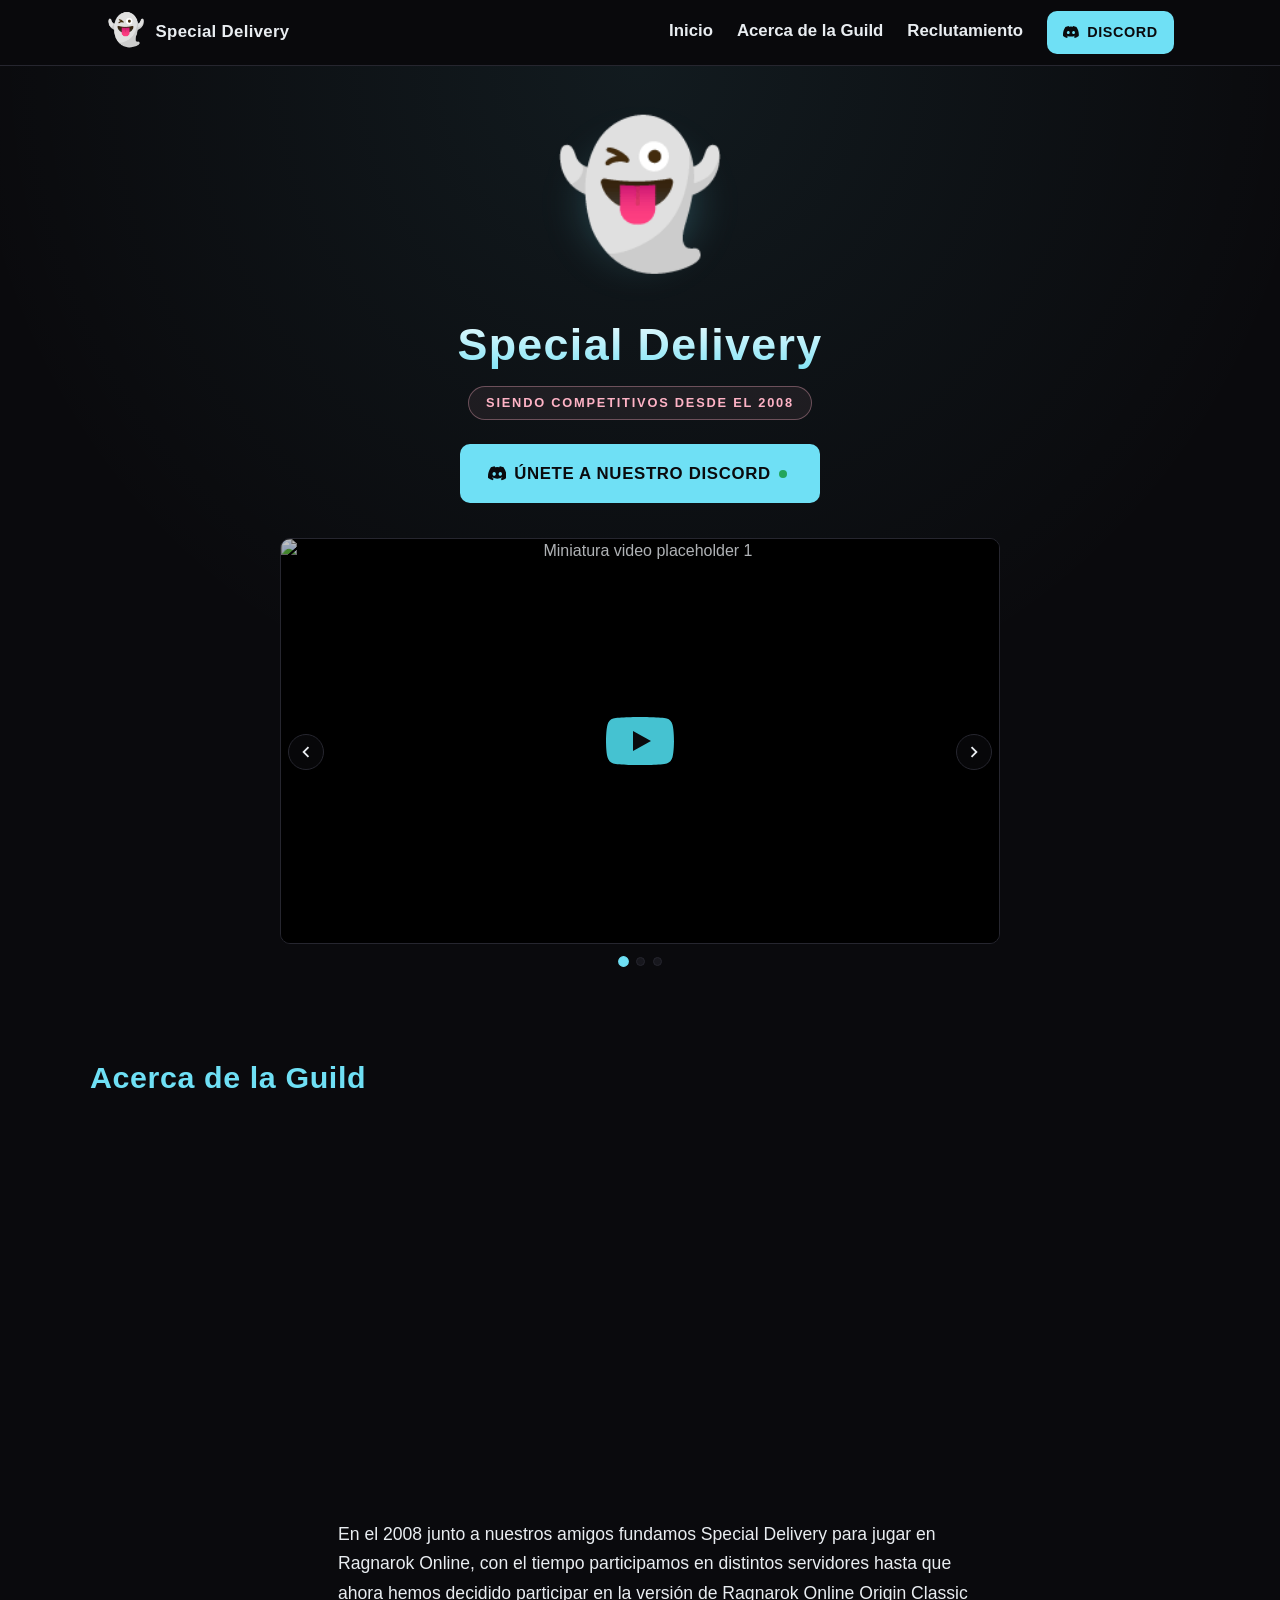
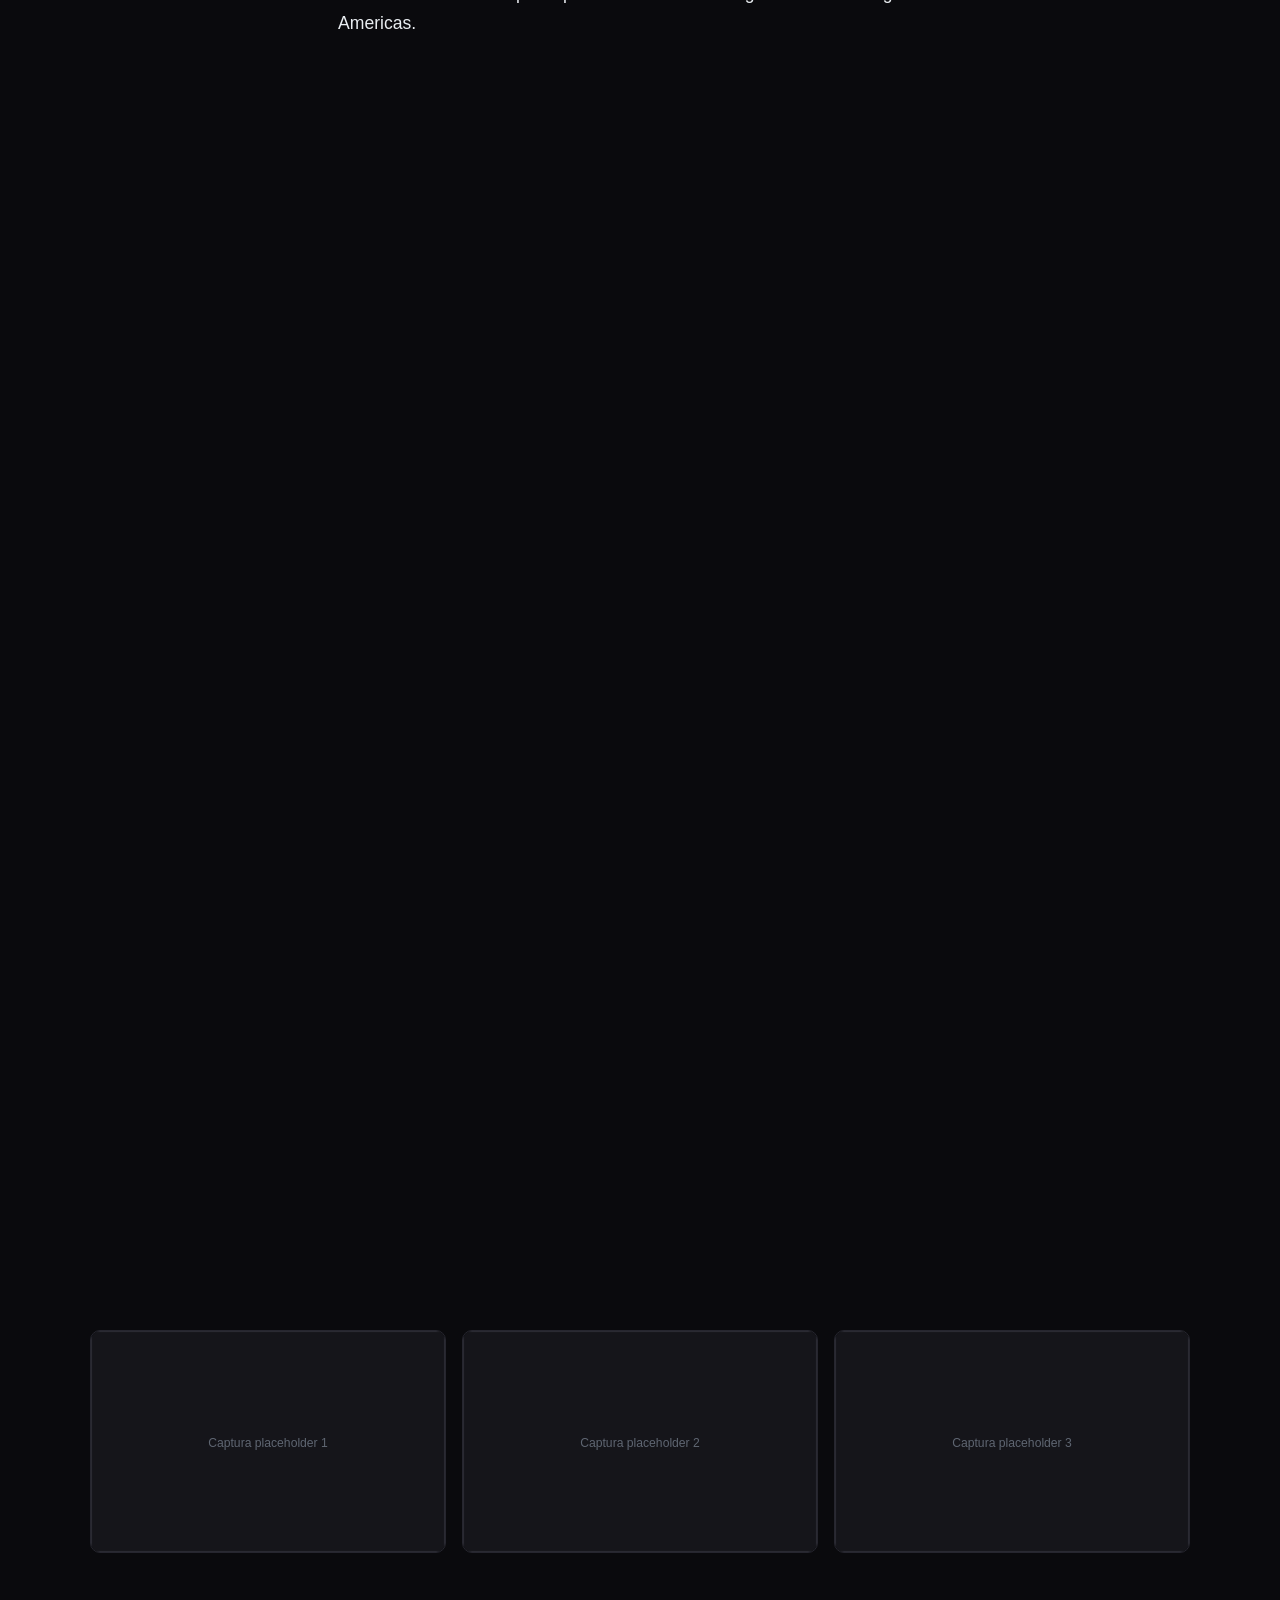
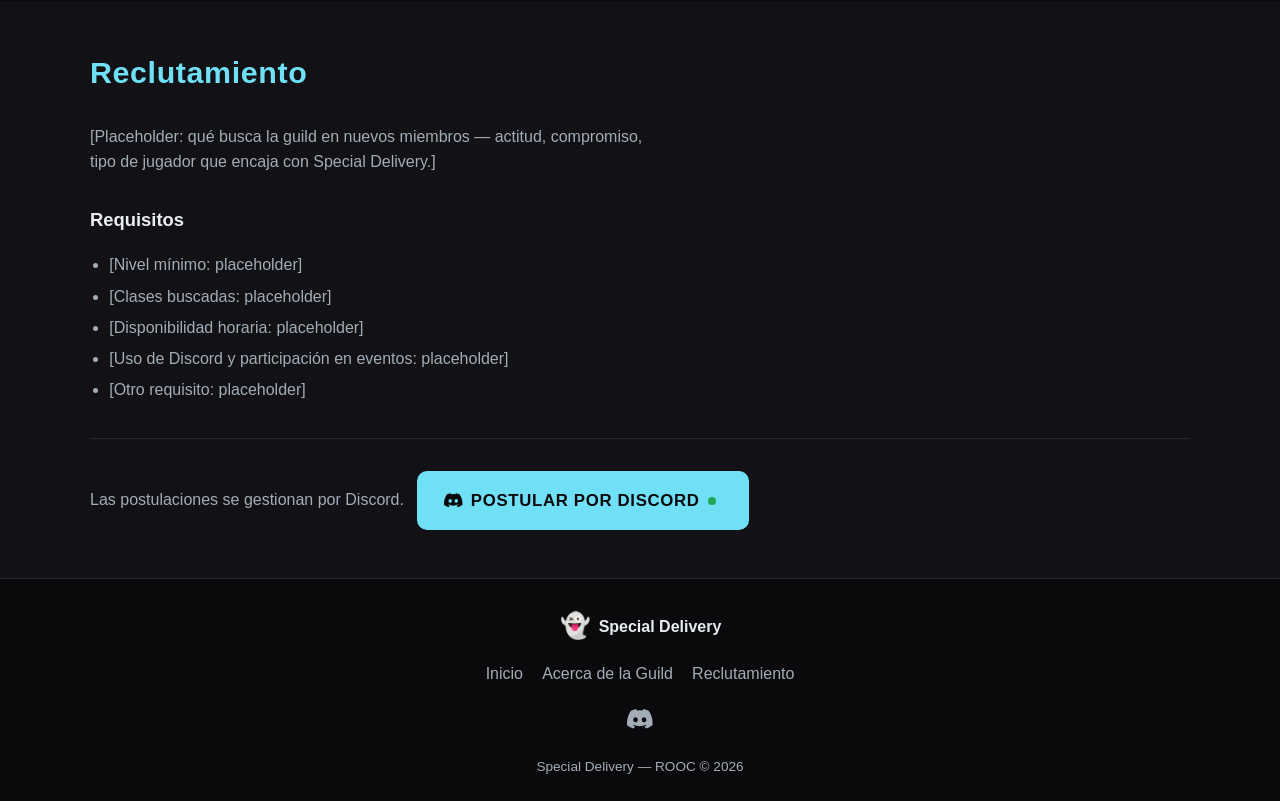
==== index.html @ f9dd1ca6 "Add scroll effects, Discord live member count, and leadership org chart Adds entrance/scroll-reveal " ====
<!DOCTYPE html>
<html lang="es">
<head>
  <meta charset="UTF-8">
  <meta name="viewport" content="width=device-width, initial-scale=1.0">
  <title>Special Delivery — Guild ROOC</title>
  <meta name="description" content="Special Delivery: gremio de Ragnarok Online Origin Classic. Únete a nuestra comunidad, revisa nuestra historia y postula por Discord.">

  <!-- Favicon: la mascota fantasma sirve como ícono del sitio -->
  <link rel="icon" type="image/svg+xml" href="assets/mascota-fantasma-icono.svg">

  <!-- CSS propio, sin frameworks -->
  <link rel="stylesheet" href="styles.css">

  <!-- Preconnect solo a lo estrictamente necesario para el facade de YouTube (se activa recién al hacer click) -->
  <link rel="preconnect" href="https://i.ytimg.com">

  <!-- Si JS está deshabilitado, el contenido con animación de scroll debe verse igual sin quedar oculto -->
  <noscript>
    <style>.reveal { opacity: 1 !important; transform: none !important; }</style>
  </noscript>
</head>
<body>

  <!-- ============ HEADER / NAV ============ -->
  <header class="site-header">
    <div class="header-inner">
      <a href="#inicio" class="brand">
        <img src="assets/mascota-fantasma-icono.svg" alt="Mascota fantasma de Special Delivery" class="brand-logo" width="40" height="40">
        <span class="brand-name">Special Delivery</span>
      </a>

      <button class="nav-toggle" id="navToggle" aria-expanded="false" aria-controls="primaryNav" aria-label="Abrir menú de navegación">
        <span class="nav-toggle-bar"></span>
        <span class="nav-toggle-bar"></span>
        <span class="nav-toggle-bar"></span>
      </button>

      <nav class="primary-nav" id="primaryNav">
        <ul>
          <li><a href="#inicio" class="nav-link">Inicio</a></li>
          <li><a href="#historia" class="nav-link">Acerca de la Guild</a></li>
          <li><a href="#reclutamiento" class="nav-link">Reclutamiento</a></li>
        </ul>
        <a href="https://discord.gg/XnTrEKEGw" target="_blank" rel="noopener noreferrer" class="btn btn-discord btn-small">
          <!-- Ícono de Discord en SVG inline: sin librerías de íconos -->
          <svg class="icon" viewBox="0 0 24 24" aria-hidden="true" focusable="false">
            <path fill="currentColor" d="M20.317 4.369a19.79 19.79 0 0 0-4.885-1.515.074.074 0 0 0-.079.037c-.21.375-.444.864-.608 1.25a18.27 18.27 0 0 0-5.487 0 12.64 12.64 0 0 0-.617-1.25.077.077 0 0 0-.079-.037A19.736 19.736 0 0 0 3.677 4.37a.07.07 0 0 0-.032.027C.533 9.046-.32 13.58.099 18.058a.082.082 0 0 0 .031.056 19.9 19.9 0 0 0 5.993 3.03.078.078 0 0 0 .084-.028c.462-.63.874-1.295 1.226-1.994a.076.076 0 0 0-.041-.106 13.1 13.1 0 0 1-1.872-.892.077.077 0 0 1-.008-.128c.126-.094.252-.192.372-.291a.074.074 0 0 1 .077-.01c3.928 1.793 8.18 1.793 12.061 0a.074.074 0 0 1 .078.009c.12.099.246.198.373.292a.077.077 0 0 1-.006.128 12.3 12.3 0 0 1-1.873.891.076.076 0 0 0-.04.107c.36.698.772 1.362 1.225 1.993a.076.076 0 0 0 .084.029 19.84 19.84 0 0 0 6.002-3.03.077.077 0 0 0 .032-.055c.5-5.177-.838-9.674-3.549-13.662a.06.06 0 0 0-.031-.028zM8.02 15.331c-1.183 0-2.157-1.086-2.157-2.419 0-1.333.955-2.419 2.157-2.419 1.211 0 2.176 1.096 2.157 2.419 0 1.333-.955 2.419-2.157 2.419zm7.975 0c-1.183 0-2.157-1.086-2.157-2.419 0-1.333.955-2.419 2.157-2.419 1.21 0 2.176 1.096 2.157 2.419 0 1.333-.946 2.419-2.157 2.419z"/>
          </svg>
          <span>Discord</span>
        </a>
      </nav>
    </div>
  </header>

  <main>

    <!-- ============ INICIO / HERO ============ -->
    <section id="inicio" class="hero">
      <div class="hero-inner">
        <div class="hero-logo-wrap">
          <img src="assets/mascota-fantasma-icono.svg" alt="Mascota fantasma de Special Delivery" class="hero-logo" width="180" height="180">
        </div>
        <h1 class="hero-title">Special Delivery</h1>
        <p class="hero-tagline">Siendo competitivos desde el 2008</p>

        <a href="https://discord.gg/XnTrEKEGw" target="_blank" rel="noopener noreferrer" class="btn btn-discord btn-large">
          <svg class="icon" viewBox="0 0 24 24" aria-hidden="true" focusable="false">
            <path fill="currentColor" d="M20.317 4.369a19.79 19.79 0 0 0-4.885-1.515.074.074 0 0 0-.079.037c-.21.375-.444.864-.608 1.25a18.27 18.27 0 0 0-5.487 0 12.64 12.64 0 0 0-.617-1.25.077.077 0 0 0-.079-.037A19.736 19.736 0 0 0 3.677 4.37a.07.07 0 0 0-.032.027C.533 9.046-.32 13.58.099 18.058a.082.082 0 0 0 .031.056 19.9 19.9 0 0 0 5.993 3.03.078.078 0 0 0 .084-.028c.462-.63.874-1.295 1.226-1.994a.076.076 0 0 0-.041-.106 13.1 13.1 0 0 1-1.872-.892.077.077 0 0 1-.008-.128c.126-.094.252-.192.372-.291a.074.074 0 0 1 .077-.01c3.928 1.793 8.18 1.793 12.061 0a.074.074 0 0 1 .078.009c.12.099.246.198.373.292a.077.077 0 0 1-.006.128 12.3 12.3 0 0 1-1.873.891.076.076 0 0 0-.04.107c.36.698.772 1.362 1.225 1.993a.076.076 0 0 0 .084.029 19.84 19.84 0 0 0 6.002-3.03.077.077 0 0 0 .032-.055c.5-5.177-.838-9.674-3.549-13.662a.06.06 0 0 0-.031-.028zM8.02 15.331c-1.183 0-2.157-1.086-2.157-2.419 0-1.333.955-2.419 2.157-2.419 1.211 0 2.176 1.096 2.157 2.419 0 1.333-.955 2.419-2.157 2.419zm7.975 0c-1.183 0-2.157-1.086-2.157-2.419 0-1.333.955-2.419 2.157-2.419 1.21 0 2.176 1.096 2.157 2.419 0 1.333-.946 2.419-2.157 2.419z"/>
          </svg>
          <span>Únete a nuestro Discord</span>
          <!-- Se completa con JS (script.js) leyendo la API pública de invitaciones de Discord.
               Si la petición falla, queda oculto y el botón funciona como link normal. -->
          <span class="discord-online" data-discord-online hidden>
            <span class="discord-online-dot" aria-hidden="true"></span>
            <span class="discord-online-count" data-discord-online-count></span>
          </span>
        </a>

        <!-- ===== Carrusel de videos de YouTube (facade lazy-load) ===== -->
        <div class="carousel" id="videoCarousel" aria-roledescription="carrusel" aria-label="Videos destacados de la guild">
          <div class="carousel-track" id="carouselTrack">

            <!-- Slot 1 -->
            <div class="carousel-slide" data-video-id="dQw4w9WgXcQ">
              <div class="yt-facade" data-video-id="dQw4w9WgXcQ" role="button" tabindex="0" aria-label="Reproducir video: Placeholder 1">
                <img src="https://i.ytimg.com/vi/dQw4w9WgXcQ/hqdefault.jpg" alt="Miniatura video placeholder 1" loading="lazy" class="yt-thumb">
                <span class="yt-play" aria-hidden="true">
                  <svg viewBox="0 0 68 48" width="68" height="48"><path d="M66.5 7.7c-.8-3-2.9-5.3-5.7-6.1C55.8 0 34 0 34 0S12.2 0 7.2 1.6C4.4 2.4 2.3 4.7 1.5 7.7 0 13 0 24 0 24s0 11 1.5 16.3c.8 3 2.9 5.3 5.7 6.1C12.2 48 34 48 34 48s21.8 0 26.8-1.6c2.8-.8 4.9-3.1 5.7-6.1C68 35 68 24 68 24s0-11-1.5-16.3z" fill="#4dd8e8" opacity="0.9"/><path d="M45 24 27 14v20z" fill="#0a0a0d"/></svg>
                </span>
              </div>
            </div>

            <!-- Slot 2 -->
            <div class="carousel-slide" data-video-id="dQw4w9WgXcQ">
              <div class="yt-facade" data-video-id="dQw4w9WgXcQ" role="button" tabindex="0" aria-label="Reproducir video: Placeholder 2">
                <img src="https://i.ytimg.com/vi/dQw4w9WgXcQ/hqdefault.jpg" alt="Miniatura video placeholder 2" loading="lazy" class="yt-thumb">
                <span class="yt-play" aria-hidden="true">
                  <svg viewBox="0 0 68 48" width="68" height="48"><path d="M66.5 7.7c-.8-3-2.9-5.3-5.7-6.1C55.8 0 34 0 34 0S12.2 0 7.2 1.6C4.4 2.4 2.3 4.7 1.5 7.7 0 13 0 24 0 24s0 11 1.5 16.3c.8 3 2.9 5.3 5.7 6.1C12.2 48 34 48 34 48s21.8 0 26.8-1.6c2.8-.8 4.9-3.1 5.7-6.1C68 35 68 24 68 24s0-11-1.5-16.3z" fill="#4dd8e8" opacity="0.9"/><path d="M45 24 27 14v20z" fill="#0a0a0d"/></svg>
                </span>
              </div>
            </div>

            <!-- Slot 3 -->
            <div class="carousel-slide" data-video-id="dQw4w9WgXcQ">
              <div class="yt-facade" data-video-id="dQw4w9WgXcQ" role="button" tabindex="0" aria-label="Reproducir video: Placeholder 3">
                <img src="https://i.ytimg.com/vi/dQw4w9WgXcQ/hqdefault.jpg" alt="Miniatura video placeholder 3" loading="lazy" class="yt-thumb">
                <span class="yt-play" aria-hidden="true">
                  <svg viewBox="0 0 68 48" width="68" height="48"><path d="M66.5 7.7c-.8-3-2.9-5.3-5.7-6.1C55.8 0 34 0 34 0S12.2 0 7.2 1.6C4.4 2.4 2.3 4.7 1.5 7.7 0 13 0 24 0 24s0 11 1.5 16.3c.8 3 2.9 5.3 5.7 6.1C12.2 48 34 48 34 48s21.8 0 26.8-1.6c2.8-.8 4.9-3.1 5.7-6.1C68 35 68 24 68 24s0-11-1.5-16.3z" fill="#4dd8e8" opacity="0.9"/><path d="M45 24 27 14v20z" fill="#0a0a0d"/></svg>
                </span>
              </div>
            </div>

          </div>

          <button class="carousel-arrow carousel-arrow-prev" id="carouselPrev" aria-label="Video anterior">
            <svg viewBox="0 0 24 24" aria-hidden="true" focusable="false"><path fill="currentColor" d="M15.41 7.41 14 6l-6 6 6 6 1.41-1.41L10.83 12z"/></svg>
          </button>
          <button class="carousel-arrow carousel-arrow-next" id="carouselNext" aria-label="Video siguiente">
            <svg viewBox="0 0 24 24" aria-hidden="true" focusable="false"><path fill="currentColor" d="M8.59 16.59 10 18l6-6-6-6-1.41 1.41L13.17 12z"/></svg>
          </button>

          <div class="carousel-dots" id="carouselDots" role="tablist" aria-label="Seleccionar video"></div>
        </div>
      </div>
    </section>

    <!-- ============ ACERCA DE LA GUILD ============ -->
    <section id="historia" class="section">
      <div class="section-inner">
        <h2 class="section-title reveal">Acerca de la Guild</h2>
      </div>

      <!-- Scroll horizontal tipo carrusel: al bajar por esta zona, los paneles se
           deslizan hacia la izquierda (efecto "hacia la derecha" del contenido).
           Se activa vía JS (script.js) solo si hay soporte y sin prefers-reduced-motion;
           sin JS o con "menos movimiento" esto se ve como bloques apilados normales. -->
      <div class="hscroll" id="hscrollHistoria">
        <div class="hscroll-sticky">
          <div class="hscroll-track" id="hscrollTrack">

            <!-- Panel 1: historia -->
            <div class="hscroll-panel">
              <div class="hscroll-panel-inner reveal">
                <p class="hscroll-text">En el 2008 junto a nuestros amigos fundamos Special Delivery para jugar en Ragnarok Online, con el tiempo participamos en distintos servidores hasta que ahora hemos decidido participar en la versión de Ragnarok Online Origin Classic Americas.</p>
              </div>
            </div>

            <!-- Panel 2: liderazgo -->
            <div class="hscroll-panel">
              <div class="hscroll-panel-inner reveal">
                <h3 class="leadership-title">Liderazgo</h3>

                <div class="org-chart">
                  <div class="org-tier org-tier-lead">
                    <p class="org-role">Guild Leader</p>
                    <div class="org-people">
                      <div class="org-person">
                        <span class="org-avatar" aria-hidden="true">H</span>
                        <span class="org-name">Hunteriwi</span>
                      </div>
                    </div>
                  </div>

                  <div class="org-tier">
                    <p class="org-role">Vice Guild Leader</p>
                    <div class="org-people">
                      <div class="org-person">
                        <span class="org-avatar" aria-hidden="true">A</span>
                        <span class="org-name">Ahead</span>
                      </div>
                      <div class="org-person">
                        <span class="org-avatar" aria-hidden="true">G</span>
                        <span class="org-name">Gotic</span>
                      </div>
                      <div class="org-person">
                        <span class="org-avatar" aria-hidden="true">S</span>
                        <span class="org-name">Styan</span>
                      </div>
                    </div>
                  </div>

                  <div class="org-tier">
                    <p class="org-role">Comandante</p>
                    <div class="org-people">
                      <div class="org-person">
                        <span class="org-avatar" aria-hidden="true">P</span>
                        <span class="org-name">Por definir</span>
                      </div>
                    </div>
                  </div>

                  <div class="org-tier">
                    <p class="org-role">Oficiales</p>
                    <div class="org-people">
                      <div class="org-person">
                        <span class="org-avatar" aria-hidden="true">P</span>
                        <span class="org-name">Pendiente</span>
                      </div>
                      <div class="org-person">
                        <span class="org-avatar" aria-hidden="true">P</span>
                        <span class="org-name">Pendiente</span>
                      </div>
                      <div class="org-person">
                        <span class="org-avatar" aria-hidden="true">P</span>
                        <span class="org-name">Pendiente</span>
                      </div>
                      <div class="org-person">
                        <span class="org-avatar" aria-hidden="true">P</span>
                        <span class="org-name">Pendiente</span>
                      </div>
                    </div>
                  </div>

                  <div class="org-tier">
                    <p class="org-role">Estrella del Carisma</p>
                    <div class="org-people">
                      <div class="org-person">
                        <span class="org-avatar" aria-hidden="true">L</span>
                        <span class="org-name">Lulupe</span>
                      </div>
                    </div>
                  </div>
                </div>
              </div>
            </div>

          </div>
        </div>
      </div>

      <div class="section-inner">
        <div class="gallery">
          <img src="assets/screenshot-placeholder-1.svg" alt="Captura de pantalla placeholder 1 del juego" loading="lazy" class="gallery-img reveal">
          <img src="assets/screenshot-placeholder-2.svg" alt="Captura de pantalla placeholder 2 del juego" loading="lazy" class="gallery-img reveal">
          <img src="assets/screenshot-placeholder-3.svg" alt="Captura de pantalla placeholder 3 del juego" loading="lazy" class="gallery-img reveal">
        </div>
      </div>
    </section>

    <!-- ============ RECLUTAMIENTO ============ -->
    <section id="reclutamiento" class="section section-alt">
      <div class="section-inner">
        <h2 class="section-title reveal">Reclutamiento</h2>
        <p class="section-lead reveal">[Placeholder: qué busca la guild en nuevos miembros — actitud, compromiso, tipo de jugador que encaja con Special Delivery.]</p>

        <h3 class="requirements-title reveal">Requisitos</h3>
        <ul class="requirements-list">
          <li class="reveal">[Nivel mínimo: placeholder]</li>
          <li class="reveal">[Clases buscadas: placeholder]</li>
          <li class="reveal">[Disponibilidad horaria: placeholder]</li>
          <li class="reveal">[Uso de Discord y participación en eventos: placeholder]</li>
          <li class="reveal">[Otro requisito: placeholder]</li>
        </ul>

        <div class="recruit-cta reveal">
          <p class="recruit-cta-text">Las postulaciones se gestionan por Discord.</p>
          <a href="https://discord.gg/XnTrEKEGw" target="_blank" rel="noopener noreferrer" class="btn btn-discord btn-large">
            <svg class="icon" viewBox="0 0 24 24" aria-hidden="true" focusable="false">
              <path fill="currentColor" d="M20.317 4.369a19.79 19.79 0 0 0-4.885-1.515.074.074 0 0 0-.079.037c-.21.375-.444.864-.608 1.25a18.27 18.27 0 0 0-5.487 0 12.64 12.64 0 0 0-.617-1.25.077.077 0 0 0-.079-.037A19.736 19.736 0 0 0 3.677 4.37a.07.07 0 0 0-.032.027C.533 9.046-.32 13.58.099 18.058a.082.082 0 0 0 .031.056 19.9 19.9 0 0 0 5.993 3.03.078.078 0 0 0 .084-.028c.462-.63.874-1.295 1.226-1.994a.076.076 0 0 0-.041-.106 13.1 13.1 0 0 1-1.872-.892.077.077 0 0 1-.008-.128c.126-.094.252-.192.372-.291a.074.074 0 0 1 .077-.01c3.928 1.793 8.18 1.793 12.061 0a.074.074 0 0 1 .078.009c.12.099.246.198.373.292a.077.077 0 0 1-.006.128 12.3 12.3 0 0 1-1.873.891.076.076 0 0 0-.04.107c.36.698.772 1.362 1.225 1.993a.076.076 0 0 0 .084.029 19.84 19.84 0 0 0 6.002-3.03.077.077 0 0 0 .032-.055c.5-5.177-.838-9.674-3.549-13.662a.06.06 0 0 0-.031-.028zM8.02 15.331c-1.183 0-2.157-1.086-2.157-2.419 0-1.333.955-2.419 2.157-2.419 1.211 0 2.176 1.096 2.157 2.419 0 1.333-.955 2.419-2.157 2.419zm7.975 0c-1.183 0-2.157-1.086-2.157-2.419 0-1.333.955-2.419 2.157-2.419 1.21 0 2.176 1.096 2.157 2.419 0 1.333-.946 2.419-2.157 2.419z"/>
            </svg>
            <span>Postular por Discord</span>
            <span class="discord-online" data-discord-online hidden>
              <span class="discord-online-dot" aria-hidden="true"></span>
              <span class="discord-online-count" data-discord-online-count></span>
            </span>
          </a>
        </div>
      </div>
    </section>

  </main>

  <!-- ============ FOOTER ============ -->
  <footer class="site-footer">
    <div class="footer-inner">
      <div class="footer-brand">
        <img src="assets/mascota-fantasma-icono.svg" alt="Mascota fantasma de Special Delivery" class="footer-logo" width="32" height="32" loading="lazy">
        <span>Special Delivery</span>
      </div>

      <nav class="footer-nav" aria-label="Enlaces rápidos">
        <a href="#inicio">Inicio</a>
        <a href="#historia">Acerca de la Guild</a>
        <a href="#reclutamiento">Reclutamiento</a>
      </nav>

      <a href="https://discord.gg/XnTrEKEGw" target="_blank" rel="noopener noreferrer" class="footer-discord" aria-label="Discord de Special Delivery">
        <svg class="icon" viewBox="0 0 24 24" aria-hidden="true" focusable="false">
          <path fill="currentColor" d="M20.317 4.369a19.79 19.79 0 0 0-4.885-1.515.074.074 0 0 0-.079.037c-.21.375-.444.864-.608 1.25a18.27 18.27 0 0 0-5.487 0 12.64 12.64 0 0 0-.617-1.25.077.077 0 0 0-.079-.037A19.736 19.736 0 0 0 3.677 4.37a.07.07 0 0 0-.032.027C.533 9.046-.32 13.58.099 18.058a.082.082 0 0 0 .031.056 19.9 19.9 0 0 0 5.993 3.03.078.078 0 0 0 .084-.028c.462-.63.874-1.295 1.226-1.994a.076.076 0 0 0-.041-.106 13.1 13.1 0 0 1-1.872-.892.077.077 0 0 1-.008-.128c.126-.094.252-.192.372-.291a.074.074 0 0 1 .077-.01c3.928 1.793 8.18 1.793 12.061 0a.074.074 0 0 1 .078.009c.12.099.246.198.373.292a.077.077 0 0 1-.006.128 12.3 12.3 0 0 1-1.873.891.076.076 0 0 0-.04.107c.36.698.772 1.362 1.225 1.993a.076.076 0 0 0 .084.029 19.84 19.84 0 0 0 6.002-3.03.077.077 0 0 0 .032-.055c.5-5.177-.838-9.674-3.549-13.662a.06.06 0 0 0-.031-.028zM8.02 15.331c-1.183 0-2.157-1.086-2.157-2.419 0-1.333.955-2.419 2.157-2.419 1.211 0 2.176 1.096 2.157 2.419 0 1.333-.955 2.419-2.157 2.419zm7.975 0c-1.183 0-2.157-1.086-2.157-2.419 0-1.333.955-2.419 2.157-2.419 1.21 0 2.176 1.096 2.157 2.419 0 1.333-.946 2.419-2.157 2.419z"/>
        </svg>
      </a>
    </div>
    <p class="footer-copy">Special Delivery — ROOC &copy; 2026</p>
  </footer>

  <script src="script.js"></script>
</body>
</html>
---- styles.css ----
/* =========================================================
   Special Delivery — styles.css
   Mobile-first. Sin frameworks. Paleta basada en la mascota:
   celeste (primario) + rosa suave (secundario/hover) sobre negro.
   ========================================================= */

:root {
  /* Paleta */
  --color-bg: #0a0a0d;
  --color-bg-alt: #111116;
  --color-surface: #17171d;
  --color-border: #26262f;

  --color-text: #e9edf1;
  --color-text-muted: #a3adb8;

  --color-primary: #6fe0f5;      /* celeste — acentos, links, bordes activos */
  --color-primary-dim: #4dc4da;
  --color-secondary: #ffb3c6;    /* rosa suave — hover/secundario */

  --color-focus: #ffe27a;        /* foco de teclado, alto contraste */

  --radius: 10px;
  --max-width: 1100px;

  --font-body: -apple-system, BlinkMacSystemFont, "Segoe UI", Roboto, Helvetica, Arial, sans-serif;
}

/* ---------- Animaciones reutilizables ---------- */
@keyframes fadeInUp {
  from {
    opacity: 0;
    transform: translateY(24px);
  }
  to {
    opacity: 1;
    transform: none;
  }
}

@keyframes floatY {
  0%,
  100% {
    transform: translateY(0);
  }
  50% {
    transform: translateY(-10px);
  }
}

@keyframes ghostGlowPulse {
  0%,
  100% {
    opacity: 0.35;
    transform: scale(1);
  }
  50% {
    opacity: 0.6;
    transform: scale(1.08);
  }
}

@keyframes pulseGlow {
  0%,
  100% {
    box-shadow: 0 0 0 0 rgba(111, 224, 245, 0.4);
  }
  50% {
    box-shadow: 0 0 0 10px rgba(111, 224, 245, 0);
  }
}

@keyframes playPulse {
  0%,
  100% {
    transform: scale(1);
  }
  50% {
    transform: scale(1.08);
  }
}

/* Scroll-reveal: oculto hasta que script.js le agrega .is-visible al entrar en viewport.
   El <noscript> en el <head> asegura que sin JS el contenido siga siendo visible. */
.reveal {
  opacity: 0;
  transform: translateY(24px);
  transition: opacity 0.6s ease, transform 0.6s ease;
}

.reveal.is-visible {
  opacity: 1;
  transform: none;
}

/* Efecto cascada dentro de cada grupo (galería, requisitos) */
.gallery-img.reveal:nth-child(2) { transition-delay: 0.1s; }
.gallery-img.reveal:nth-child(3) { transition-delay: 0.2s; }

.requirements-list li.reveal:nth-child(2) { transition-delay: 0.06s; }
.requirements-list li.reveal:nth-child(3) { transition-delay: 0.12s; }
.requirements-list li.reveal:nth-child(4) { transition-delay: 0.18s; }
.requirements-list li.reveal:nth-child(5) { transition-delay: 0.24s; }

/* ---------- Reset básico ---------- */
*,
*::before,
*::after {
  box-sizing: border-box;
}

html {
  scroll-behavior: smooth;
}

body {
  margin: 0;
  background: var(--color-bg);
  color: var(--color-text);
  font-family: var(--font-body);
  line-height: 1.55;
  -webkit-font-smoothing: antialiased;
}

img {
  max-width: 100%;
  display: block;
}

a {
  color: var(--color-primary);
  text-decoration: none;
}

a:hover,
a:focus-visible {
  color: var(--color-secondary);
}

ul {
  padding-left: 1.2rem;
}

/* Foco visible y consistente para navegación por teclado */
:focus-visible {
  outline: 3px solid var(--color-focus);
  outline-offset: 2px;
}

.icon {
  width: 1.1em;
  height: 1.1em;
}

/* ---------- Header / Nav ---------- */
.site-header {
  position: sticky;
  top: 0;
  z-index: 100;
  /* Nota: a propósito NO se usa backdrop-filter acá: crea un "containing
     block" para los hijos con position:fixed (como .primary-nav en mobile)
     y el menú quedaría comprimido dentro de la altura del header. */
  background: rgba(10, 10, 13, 0.97);
  border-bottom: 1px solid var(--color-border);
  transition: box-shadow 0.25s ease;
}

/* Se agrega al hacer scroll (ver script.js) para separar el header del contenido */
.site-header.is-scrolled {
  box-shadow: 0 4px 24px rgba(0, 0, 0, 0.4);
}

.header-inner {
  max-width: var(--max-width);
  margin: 0 auto;
  padding: 0.7rem 1rem;
  display: flex;
  align-items: center;
  justify-content: space-between;
  gap: 1rem;
}

.brand {
  display: flex;
  align-items: center;
  gap: 0.6rem;
  color: var(--color-text);
  font-weight: 700;
  letter-spacing: 0.02em;
}

.brand:hover,
.brand:focus-visible {
  color: var(--color-primary);
}

.brand-logo {
  width: 40px;
  height: 40px;
}

.brand-name {
  font-size: 1.05rem;
  white-space: nowrap;
}

/* Botón hamburguesa (solo mobile) */
.nav-toggle {
  display: flex;
  flex-direction: column;
  justify-content: center;
  gap: 5px;
  width: 40px;
  height: 40px;
  background: transparent;
  border: 1px solid var(--color-border);
  border-radius: 6px;
  cursor: pointer;
}

.nav-toggle-bar {
  display: block;
  height: 2px;
  width: 20px;
  margin: 0 auto;
  background: var(--color-text);
  border-radius: 2px;
}

.primary-nav {
  position: fixed;
  inset: 0 0 0 30%;
  top: 65px;
  background: var(--color-bg-alt);
  border-left: 1px solid var(--color-border);
  padding: 1.5rem;
  display: flex;
  flex-direction: column;
  gap: 1.5rem;
  transform: translateX(100%);
  transition: transform 0.25s ease;
}

.primary-nav.is-open {
  transform: translateX(0);
}

.primary-nav ul {
  list-style: none;
  margin: 0;
  padding: 0;
  display: flex;
  flex-direction: column;
  gap: 1rem;
}

.nav-link {
  position: relative;
  display: inline-block;
  color: var(--color-text);
  font-weight: 600;
  font-size: 1.05rem;
  padding-bottom: 2px;
}

.nav-link:hover,
.nav-link:focus-visible {
  color: var(--color-primary);
}

/* Subrayado animado: crece desde el centro al pasar el mouse o enfocar con teclado */
.nav-link::after {
  content: '';
  position: absolute;
  left: 0;
  right: 0;
  bottom: -2px;
  height: 2px;
  background: var(--color-primary);
  transform: scaleX(0);
  transition: transform 0.25s ease;
}

.nav-link:hover::after,
.nav-link:focus-visible::after {
  transform: scaleX(1);
}

/* ---------- Botones ---------- */
.btn {
  display: inline-flex;
  align-items: center;
  justify-content: center;
  flex-wrap: wrap;
  gap: 0.5rem;
  border-radius: var(--radius);
  font-weight: 700;
  text-transform: uppercase;
  letter-spacing: 0.04em;
  border: 2px solid transparent;
  cursor: pointer;
  transition: transform 0.15s ease, background 0.15s ease, color 0.15s ease,
    border-color 0.15s ease, box-shadow 0.2s ease;
  white-space: nowrap;
}

.btn:hover,
.btn:focus-visible {
  transform: translateY(-2px);
  box-shadow: 0 8px 24px rgba(111, 224, 245, 0.35);
}

.btn-discord {
  background: var(--color-primary);
  color: #0a0a0d;
}

.btn-discord:hover,
.btn-discord:focus-visible {
  background: var(--color-secondary);
  color: #0a0a0d;
  box-shadow: 0 8px 24px rgba(255, 179, 198, 0.4);
}

/* Pulso suave en los dos CTA principales (hero y reclutamiento) para invitar al click,
   se detiene al pasar el mouse para no pelear con el glow del :hover */
.hero .btn-discord,
.recruit-cta .btn-discord {
  animation: pulseGlow 2.6s ease-in-out infinite;
}

.hero .btn-discord:hover,
.hero .btn-discord:focus-visible,
.recruit-cta .btn-discord:hover,
.recruit-cta .btn-discord:focus-visible {
  animation-play-state: paused;
}

/* Conteo de conectados dentro del botón de Discord (ver data-discord-online en
   script.js). A propósito sin caja/fondo propio: solo semáforo + número,
   integrado tipográficamente con el resto del texto del botón. */
.discord-online {
  display: inline-flex;
  align-items: center;
  gap: 0.35rem;
}

.discord-online-count {
  font-variant-numeric: tabular-nums;
}

.discord-online-dot {
  width: 8px;
  height: 8px;
  border-radius: 50%;
  background: #23a55a;
  box-shadow: 0 0 0 0 rgba(35, 165, 90, 0.6);
  animation: dotPulse 2s ease-in-out infinite;
}

@keyframes dotPulse {
  0%,
  100% {
    box-shadow: 0 0 0 0 rgba(35, 165, 90, 0.55);
  }
  50% {
    box-shadow: 0 0 0 4px rgba(35, 165, 90, 0);
  }
}

.btn-small {
  padding: 0.5rem 0.9rem;
  font-size: 0.9rem;
}

.btn-large {
  padding: 0.9rem 1.6rem;
  font-size: 1.05rem;
}

/* ---------- Hero ---------- */
.hero {
  padding: 3rem 1rem 2.5rem;
  text-align: center;
  background:
    radial-gradient(circle at 50% 0%, rgba(111, 224, 245, 0.08), transparent 60%);
}

.hero-inner {
  max-width: var(--max-width);
  margin: 0 auto;
  display: flex;
  flex-direction: column;
  align-items: center;
}

.hero-logo-wrap {
  position: relative;
  margin-bottom: 1rem;
  animation: fadeInUp 0.7s ease both;
}

/* Resplandor difuso detrás del fantasma, pulsa lentamente */
.hero-logo-wrap::before {
  content: '';
  position: absolute;
  inset: 10%;
  background: radial-gradient(circle, rgba(111, 224, 245, 0.45), transparent 70%);
  filter: blur(18px);
  z-index: 0;
  animation: ghostGlowPulse 3.6s ease-in-out infinite;
}

.hero-logo {
  position: relative;
  z-index: 1;
  width: 140px;
  height: 140px;
  animation: floatY 4.5s ease-in-out infinite;
}

.hero-title {
  font-size: 2.1rem;
  margin: 0 0 0.4rem;
  letter-spacing: 0.03em;
  background: linear-gradient(180deg, #ffffff, var(--color-primary));
  -webkit-background-clip: text;
  background-clip: text;
  color: transparent;
  animation: fadeInUp 0.7s ease both;
  animation-delay: 0.1s;
}

/* Insignia tipo "fundado en" en vez de texto plano */
.hero-tagline {
  display: inline-flex;
  align-items: center;
  gap: 0.5rem;
  color: var(--color-secondary);
  font-size: 0.8rem;
  font-weight: 700;
  letter-spacing: 0.14em;
  text-transform: uppercase;
  padding: 0.4rem 1.1rem;
  border: 1px solid rgba(255, 179, 198, 0.35);
  border-radius: 999px;
  background: rgba(255, 179, 198, 0.07);
  margin: 0 0 1.5rem;
  animation: fadeInUp 0.7s ease both;
  animation-delay: 0.2s;
}

.hero .btn-discord {
  margin-bottom: 2.2rem;
  animation: fadeInUp 0.7s ease both, pulseGlow 2.6s ease-in-out infinite;
  animation-delay: 0.3s, 0.9s;
}

/* ---------- Carrusel de videos ---------- */
.carousel {
  position: relative;
  width: 100%;
  max-width: 720px;
  margin: 0 auto;
}

.carousel-track {
  display: flex;
  overflow: hidden;
  border-radius: var(--radius);
  border: 1px solid var(--color-border);
  touch-action: pan-y;
}

.carousel-slide {
  flex: 0 0 100%;
  aspect-ratio: 16 / 9;
  background: var(--color-surface);
}

/* Facade: miniatura + botón play. El iframe real solo se crea al hacer click (script.js) */
.yt-facade {
  position: relative;
  width: 100%;
  height: 100%;
  cursor: pointer;
  background: #000;
}

.yt-thumb {
  width: 100%;
  height: 100%;
  object-fit: cover;
}

.yt-play {
  position: absolute;
  inset: 0;
  display: flex;
  align-items: center;
  justify-content: center;
  background: rgba(0, 0, 0, 0.25);
  transition: background 0.15s ease;
}

.yt-play svg {
  animation: playPulse 2.4s ease-in-out infinite;
  transition: transform 0.2s ease;
}

.yt-facade:hover .yt-play,
.yt-facade:focus-visible .yt-play {
  background: rgba(0, 0, 0, 0.1);
}

.yt-facade:hover .yt-play svg,
.yt-facade:focus-visible .yt-play svg {
  transform: scale(1.15);
  animation-play-state: paused;
}

.carousel-slide iframe {
  width: 100%;
  height: 100%;
  border: 0;
  display: block;
}

.carousel-arrow {
  position: absolute;
  top: 50%;
  transform: translateY(-50%);
  width: 36px;
  height: 36px;
  border-radius: 50%;
  border: 1px solid var(--color-border);
  background: rgba(10, 10, 13, 0.75);
  color: var(--color-text);
  display: flex;
  align-items: center;
  justify-content: center;
  cursor: pointer;
  transition: color 0.15s ease, border-color 0.15s ease, transform 0.15s ease, background 0.15s ease;
}

.carousel-arrow:hover,
.carousel-arrow:focus-visible {
  color: var(--color-primary);
  border-color: var(--color-primary);
  background: rgba(111, 224, 245, 0.12);
  transform: translateY(-50%) scale(1.1);
}

.carousel-arrow-prev {
  left: 8px;
}

.carousel-arrow-next {
  right: 8px;
}

.carousel-dots {
  display: flex;
  justify-content: center;
  gap: 0.5rem;
  margin-top: 0.8rem;
}

.carousel-dot {
  width: 9px;
  height: 9px;
  border-radius: 50%;
  border: 1px solid var(--color-border);
  background: var(--color-surface);
  cursor: pointer;
  padding: 0;
  transition: transform 0.15s ease, background 0.15s ease, border-color 0.15s ease;
}

.carousel-dot:hover,
.carousel-dot:focus-visible {
  border-color: var(--color-primary);
  transform: scale(1.3);
}

.carousel-dot.is-active {
  background: var(--color-primary);
  border-color: var(--color-primary);
  transform: scale(1.2);
}

/* ---------- Secciones genéricas ---------- */
.section {
  padding: 3rem 1rem;
}

.section-alt {
  background: var(--color-bg-alt);
}

.section-inner {
  max-width: var(--max-width);
  margin: 0 auto;
}

.section-title {
  font-size: 1.6rem;
  margin: 0 0 1.8rem;
  color: var(--color-primary);
  letter-spacing: 0.02em;
}

.section-lead {
  color: var(--color-text-muted);
  max-width: 65ch;
}

/* ---------- Scroll horizontal tipo carrusel ("Acerca de la Guild") ----------
   Por defecto (sin JS, o con prefers-reduced-motion) esto es un bloque
   apilado normal: cada .hscroll-panel se lee de arriba hacia abajo, sin
   scroll-jacking. script.js agrega .hscroll-enabled solo cuando corresponde
   activar el efecto de scroll horizontal fijado (position: sticky). */
.hscroll-track {
  display: flex;
  flex-direction: column;
  gap: 3rem;
}

.hscroll-panel {
  width: 100%;
  padding: 1.5rem 0;
}

.hscroll-panel-inner {
  max-width: var(--max-width);
  margin: 0 auto;
}

.hscroll-text {
  font-size: 1.1rem;
  line-height: 1.7;
  color: var(--color-text);
  max-width: 65ch;
}

.hscroll-enabled.hscroll {
  position: relative;
}

.hscroll-enabled .hscroll-sticky {
  position: sticky;
  top: 0;
  height: 100vh;
  overflow: hidden;
  display: flex;
  align-items: center;
}

.hscroll-enabled .hscroll-track {
  flex-direction: row;
  flex-wrap: nowrap;
  gap: 0;
  width: max-content;
  will-change: transform;
}

.hscroll-enabled .hscroll-panel {
  width: 100vw;
  flex: 0 0 100vw;
  padding: 2rem 1.5rem;
  display: flex;
  align-items: center;
  justify-content: center;
  box-sizing: border-box;
}

/* ---------- Liderazgo: organigrama (panel 2 del scroll horizontal) ---------- */
.leadership-title {
  color: var(--color-primary);
  font-size: 1.4rem;
  letter-spacing: 0.02em;
  text-align: center;
  margin: 0 0 1.4rem;
}

.org-chart {
  display: flex;
  flex-direction: column;
  gap: 1.1rem;
}

.org-tier {
  display: flex;
  flex-direction: column;
  align-items: center;
  gap: 0.5rem;
}

.org-role {
  margin: 0;
  font-size: 0.72rem;
  font-weight: 700;
  letter-spacing: 0.12em;
  text-transform: uppercase;
  color: var(--color-text-muted);
}

.org-people {
  display: flex;
  flex-wrap: wrap;
  justify-content: center;
  gap: 0.9rem 1.4rem;
}

.org-person {
  display: flex;
  align-items: center;
  gap: 0.55rem;
}

.org-avatar {
  display: flex;
  align-items: center;
  justify-content: center;
  flex: 0 0 38px;
  width: 38px;
  height: 38px;
  border-radius: 50%;
  border: 2px solid var(--color-primary);
  background: linear-gradient(160deg, rgba(111, 224, 245, 0.18), rgba(255, 179, 198, 0.14));
  color: var(--color-primary);
  font-weight: 700;
  font-size: 0.95rem;
}

.org-name {
  font-weight: 600;
  font-size: 0.9rem;
  color: var(--color-text);
}

/* Guild Leader: jerarquía visual más alta dentro del organigrama */
.org-tier-lead .org-avatar {
  flex-basis: 52px;
  width: 52px;
  height: 52px;
  font-size: 1.2rem;
  border-color: var(--color-secondary);
  box-shadow: 0 0 0 4px rgba(255, 179, 198, 0.15);
}

.org-tier-lead .org-name {
  font-size: 1.05rem;
}

/* ---------- Galería (Acerca de la Guild) ---------- */
.gallery {
  display: grid;
  grid-template-columns: 1fr;
  gap: 1rem;
}

.gallery-img {
  width: 100%;
  height: auto;
  border-radius: var(--radius);
  border: 1px solid var(--color-border);
  /* incluye opacity acá (no solo en .reveal) porque esta regla, al ser más
     específica en el orden del archivo, reemplaza por completo la propiedad
     "transition" de .reveal en vez de combinarse con ella */
  transition: opacity 0.5s ease, transform 0.25s ease, border-color 0.25s ease;
}

.gallery-img:hover {
  transform: translateY(-4px);
  border-color: var(--color-primary);
}

/* ---------- Reclutamiento ---------- */
.requirements-title {
  margin-top: 2rem;
  font-size: 1.15rem;
}

.requirements-list {
  color: var(--color-text-muted);
  display: flex;
  flex-direction: column;
  gap: 0.4rem;
}

.recruit-cta {
  margin-top: 2.2rem;
  padding-top: 2rem;
  border-top: 1px solid var(--color-border);
  display: flex;
  flex-direction: column;
  align-items: flex-start;
  gap: 0.8rem;
}

.recruit-cta-text {
  color: var(--color-text-muted);
  margin: 0;
}

/* ---------- Footer ---------- */
.site-footer {
  border-top: 1px solid var(--color-border);
  padding: 2rem 1rem 1.5rem;
  text-align: center;
}

.footer-inner {
  max-width: var(--max-width);
  margin: 0 auto 1rem;
  display: flex;
  flex-direction: column;
  align-items: center;
  gap: 1.2rem;
}

.footer-brand {
  display: flex;
  align-items: center;
  gap: 0.5rem;
  font-weight: 700;
}

.footer-nav {
  display: flex;
  gap: 1.2rem;
  flex-wrap: wrap;
  justify-content: center;
}

.footer-nav a {
  color: var(--color-text-muted);
}

.footer-nav a:hover,
.footer-nav a:focus-visible {
  color: var(--color-primary);
}

.footer-discord {
  color: var(--color-text-muted);
}

.footer-discord:hover,
.footer-discord:focus-visible {
  color: var(--color-primary);
}

.footer-discord .icon {
  width: 1.6em;
  height: 1.6em;
}

.footer-copy {
  color: var(--color-text-muted);
  font-size: 0.85rem;
  margin: 0;
}

/* =========================================================
   Breakpoints — mobile-first: de aquí en adelante, pantallas
   más grandes (tablet / desktop)
   ========================================================= */

@media (min-width: 720px) {
  .nav-toggle {
    display: none;
  }

  .primary-nav {
    position: static;
    inset: auto;
    transform: none;
    background: transparent;
    border: none;
    padding: 0;
    flex-direction: row;
    align-items: center;
    gap: 1.5rem;
  }

  .primary-nav ul {
    flex-direction: row;
    gap: 1.5rem;
  }

  .hero-title {
    font-size: 2.8rem;
  }

  .hero-logo {
    width: 180px;
    height: 180px;
  }

  .gallery {
    grid-template-columns: repeat(3, 1fr);
  }

  .recruit-cta {
    flex-direction: row;
    align-items: center;
  }
}

@media (min-width: 960px) {
  .section-title {
    font-size: 1.9rem;
  }
}

/* Respeta usuarios que prefieren menos animación */
@media (prefers-reduced-motion: reduce) {
  html {
    scroll-behavior: auto;
  }

  * {
    transition-duration: 0.01ms !important;
    animation-duration: 0.01ms !important;
    animation-iteration-count: 1 !important;
  }

  /* Las animaciones infinitas (float, glow, pulse) se apagan del todo en vez
     de solo acortarse, para no generar movimiento constante e innecesario */
  .hero-logo,
  .hero-logo-wrap::before,
  .hero .btn-discord,
  .recruit-cta .btn-discord,
  .yt-play svg,
  .discord-online-dot {
    animation: none !important;
  }
}
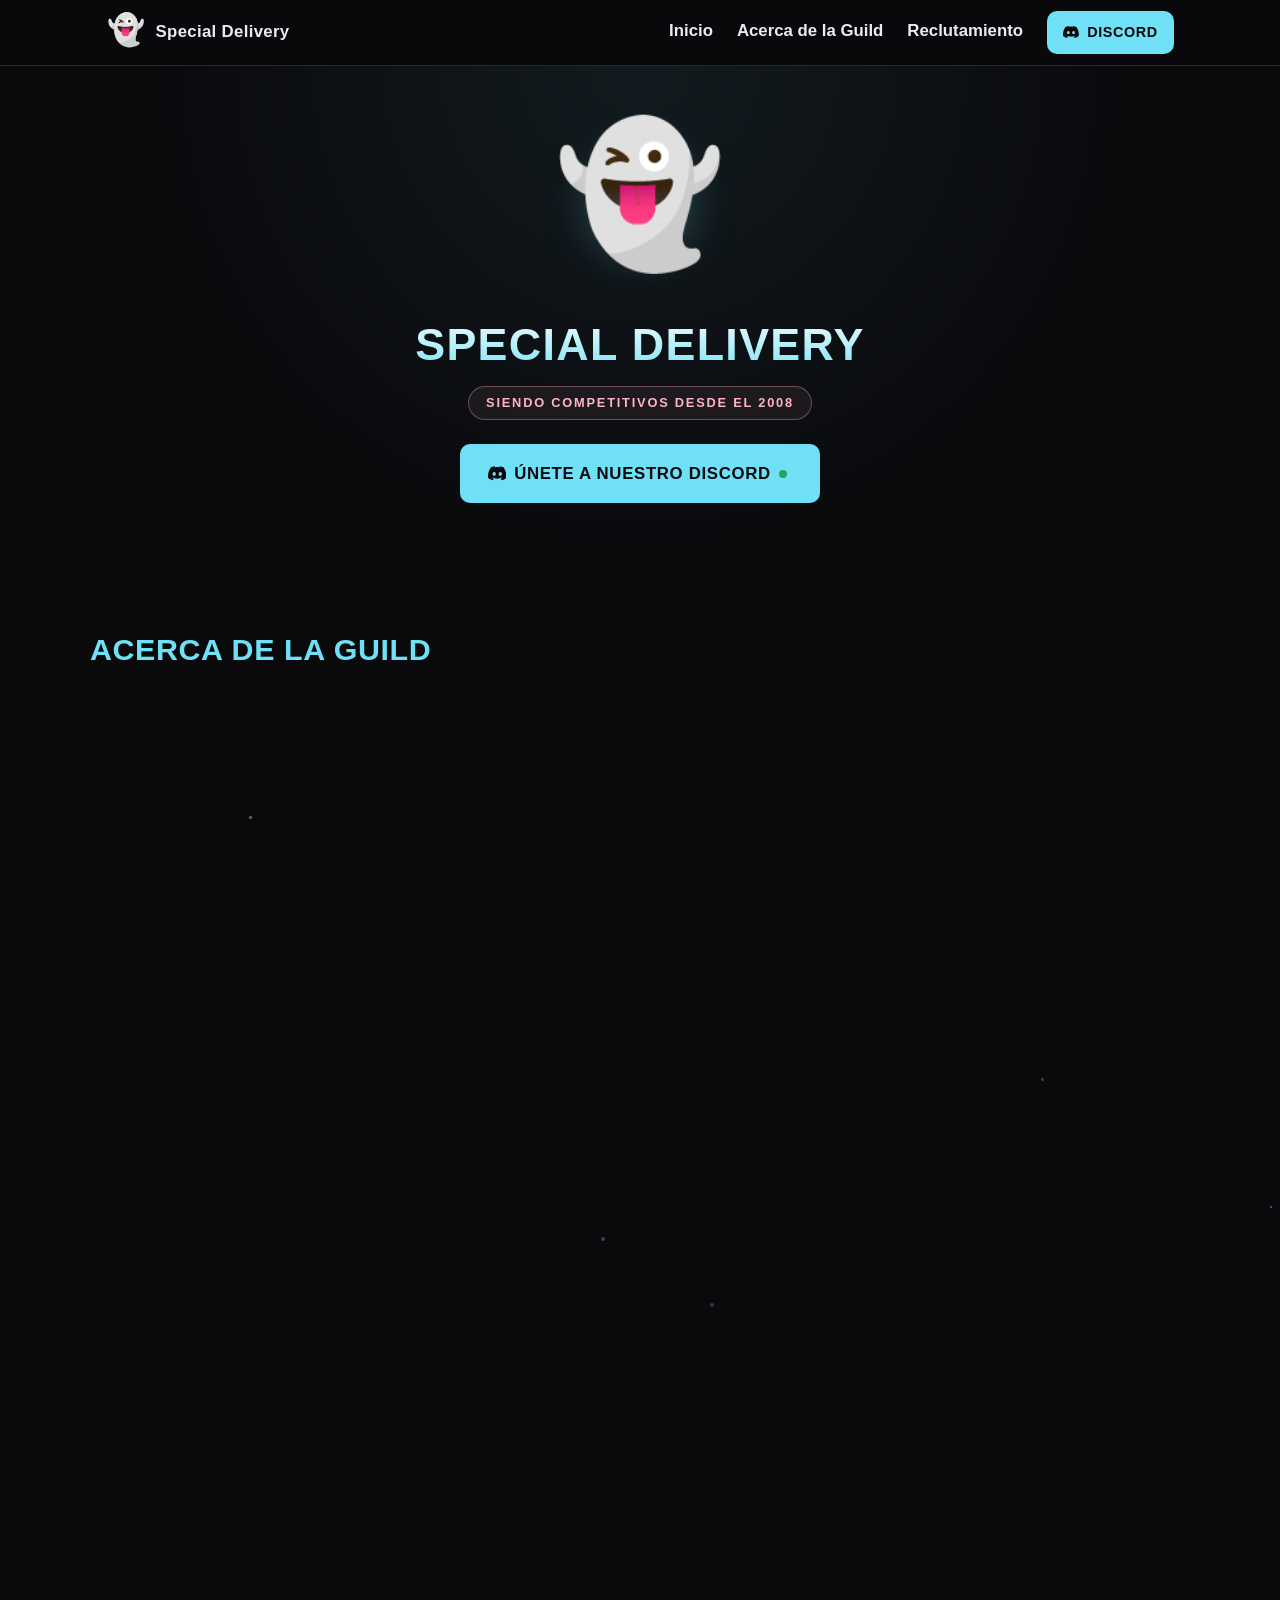
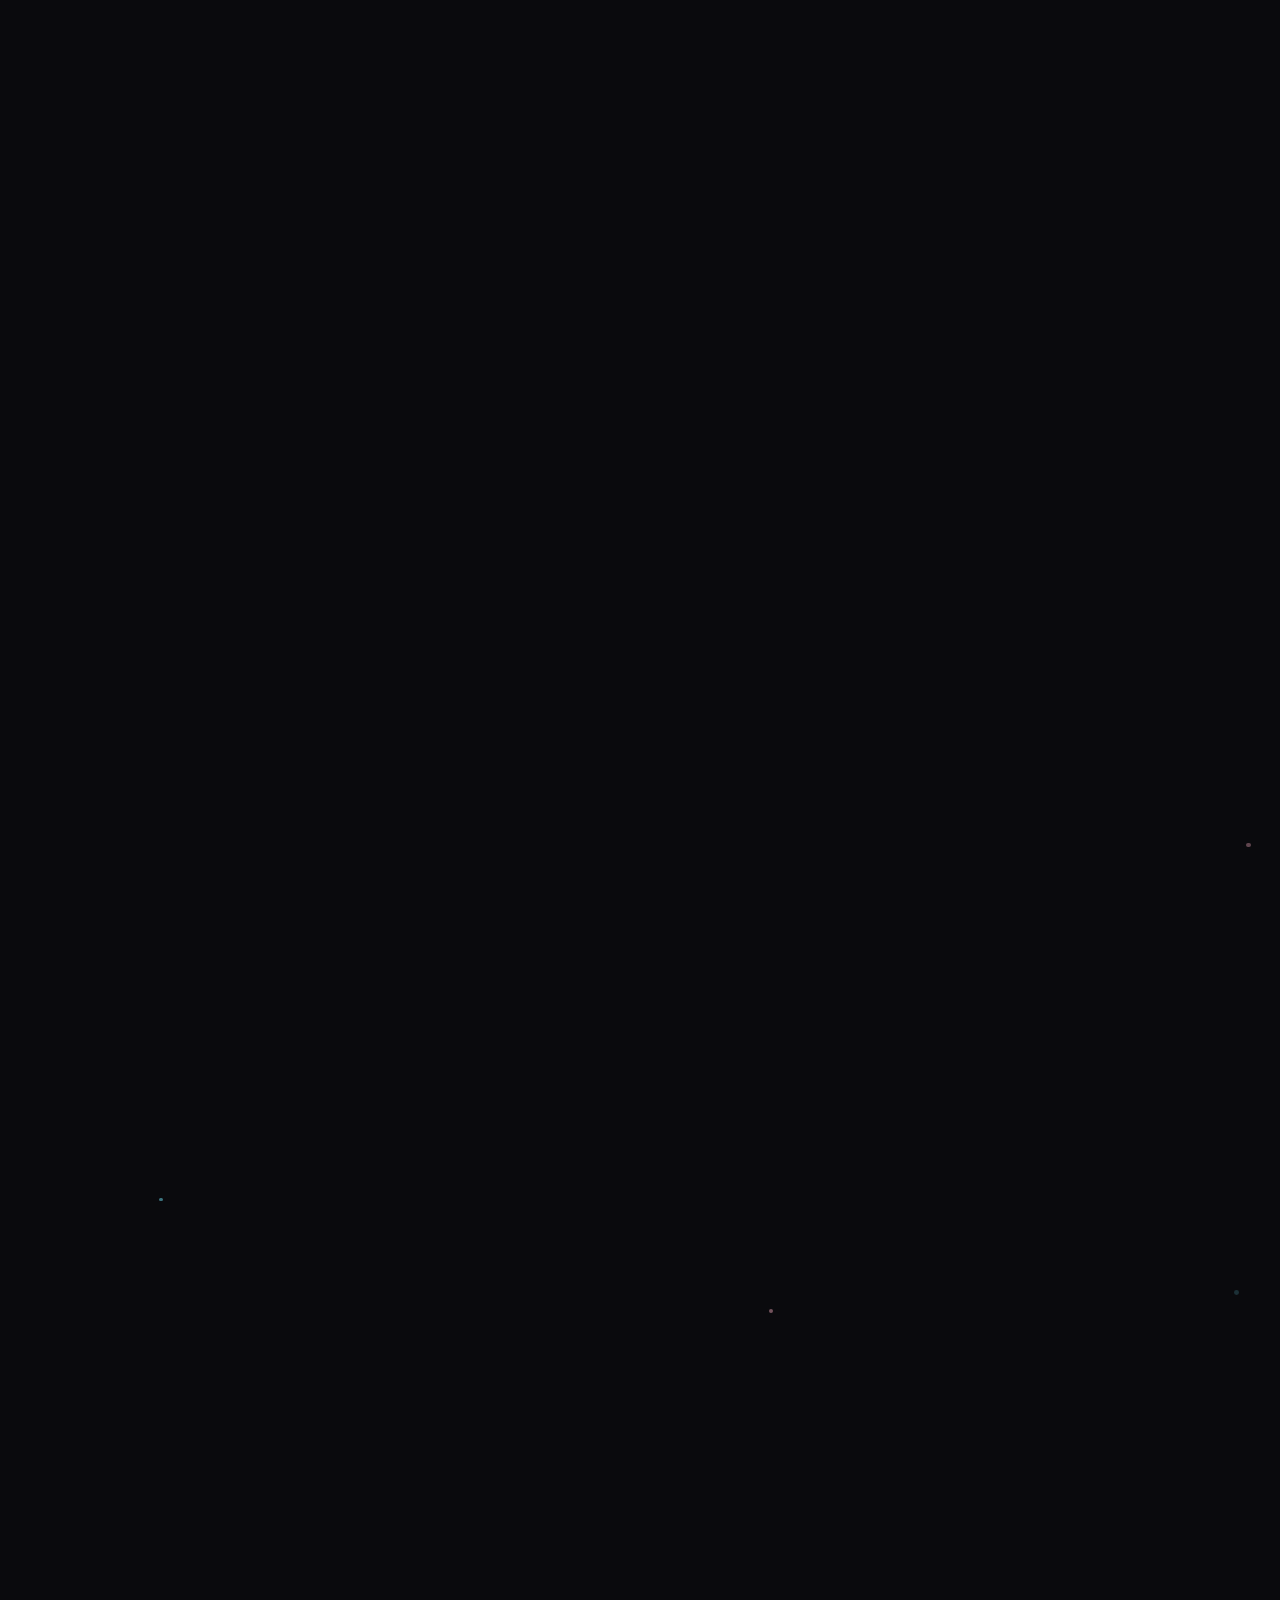
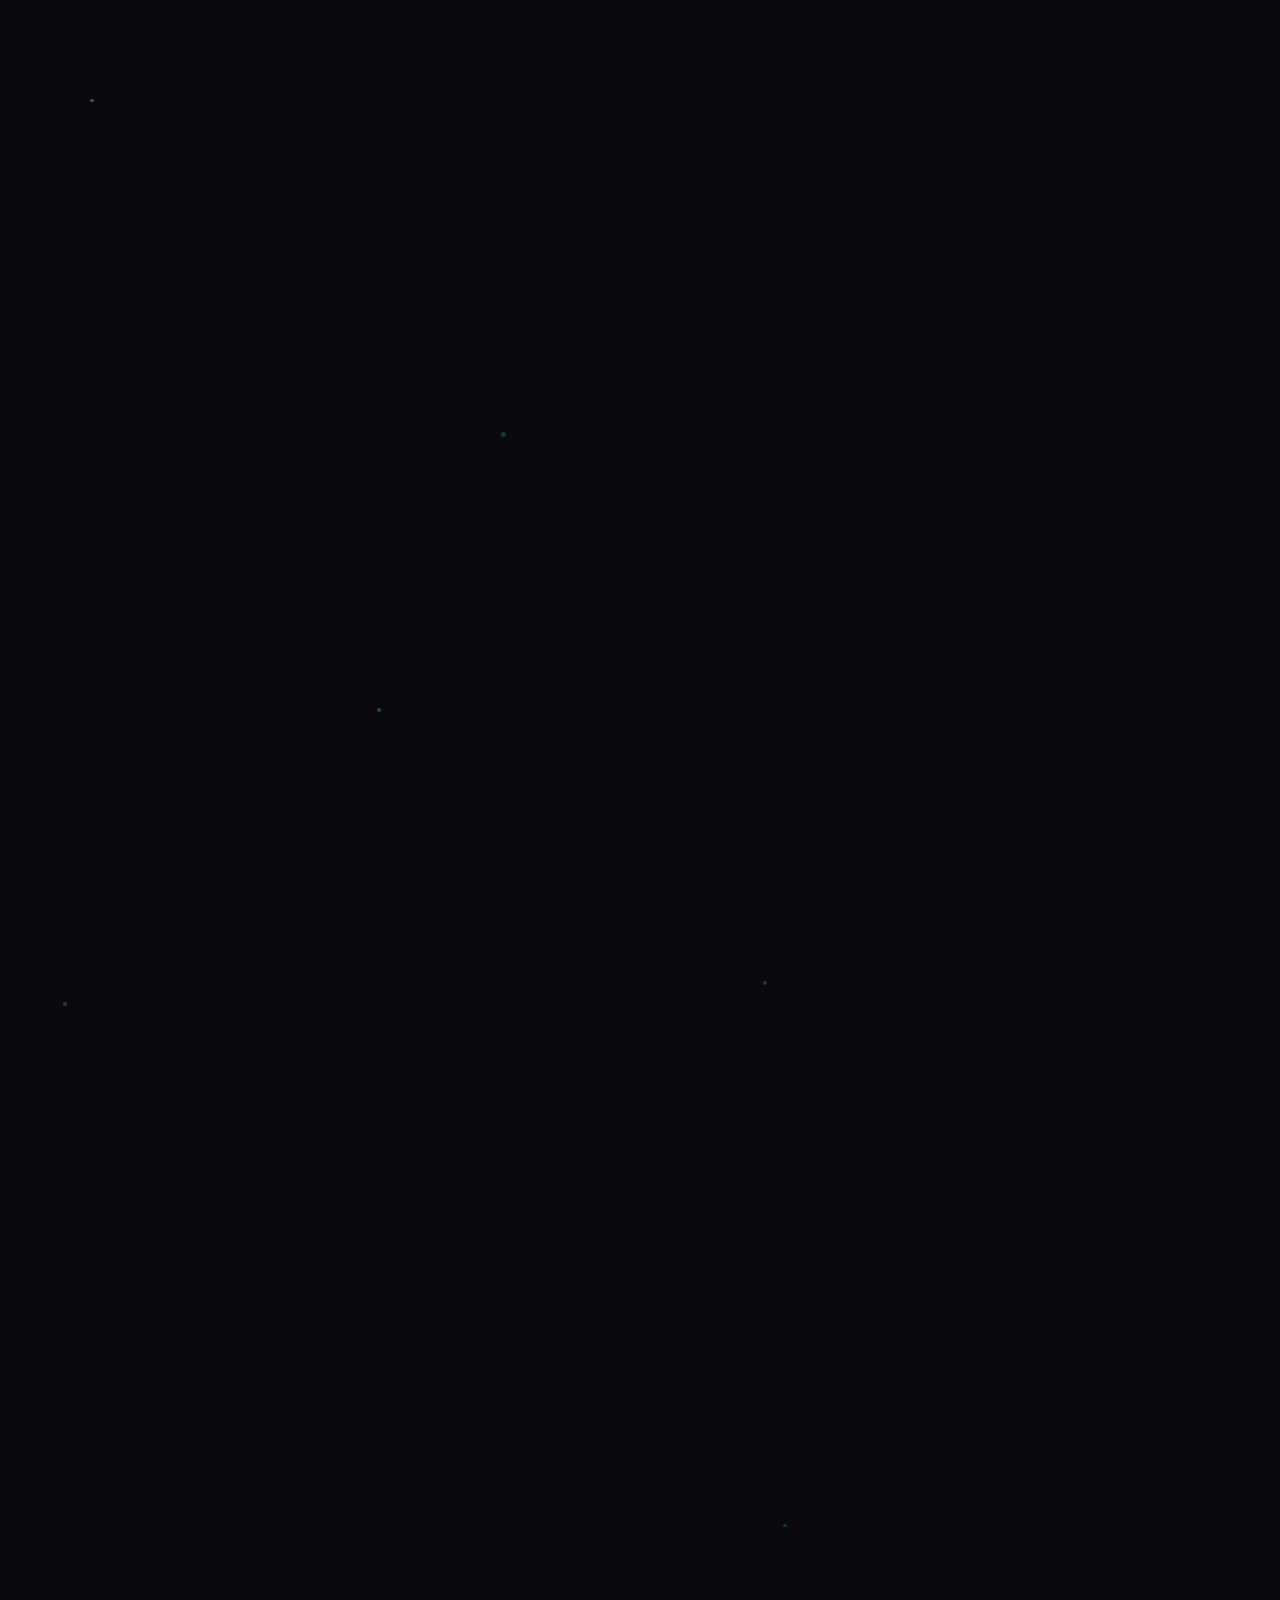
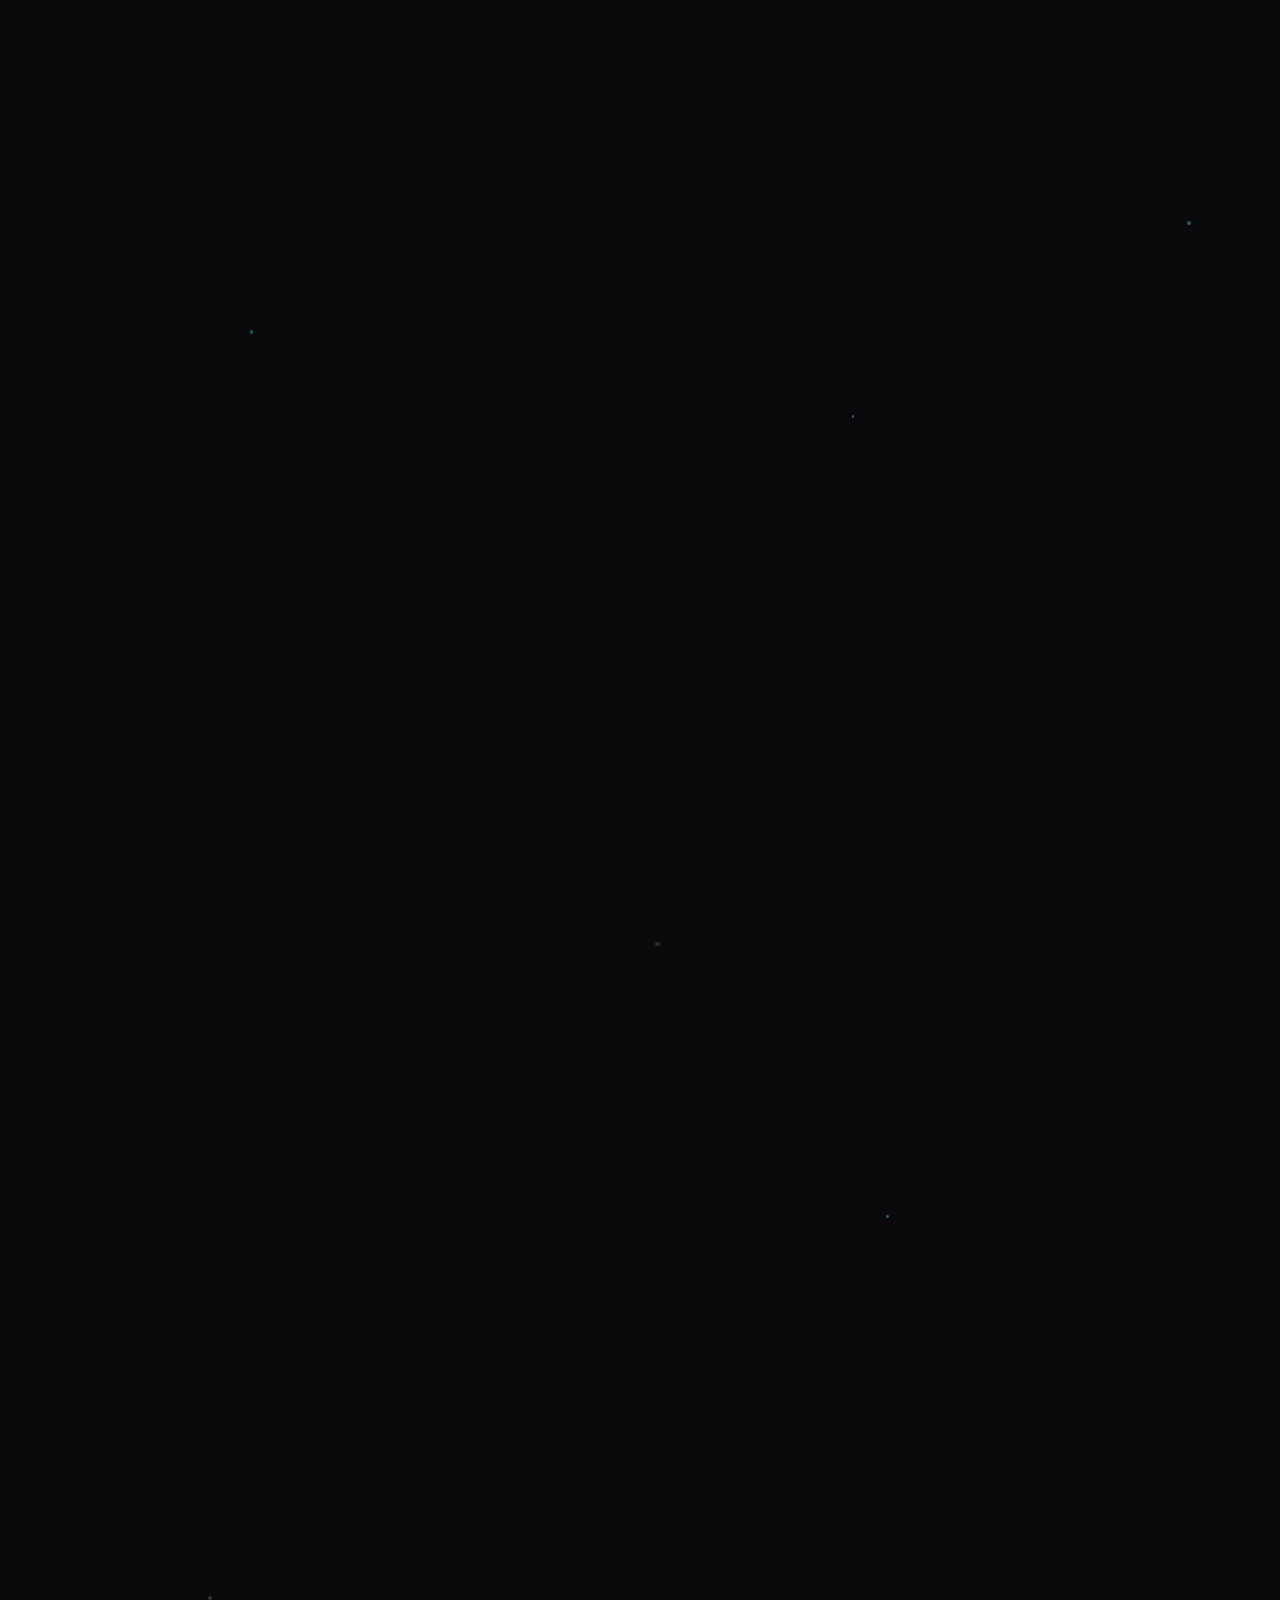
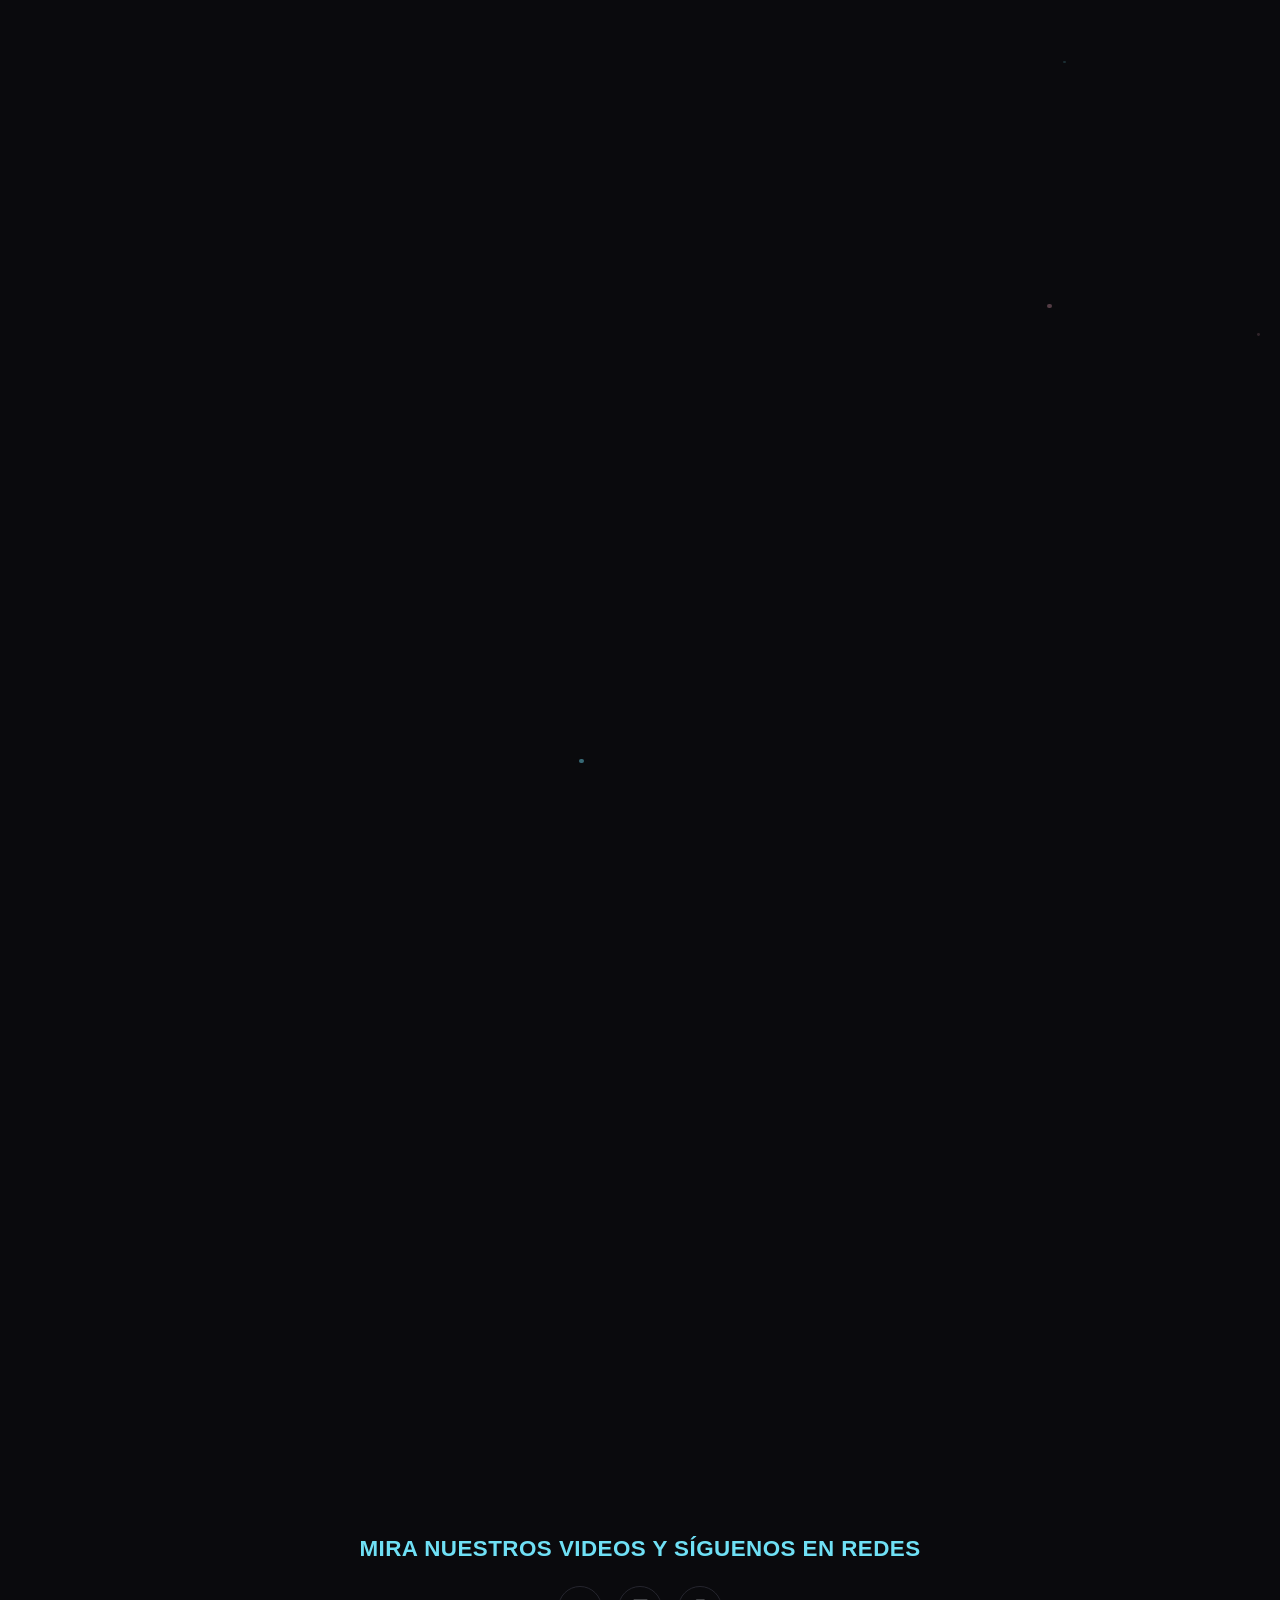
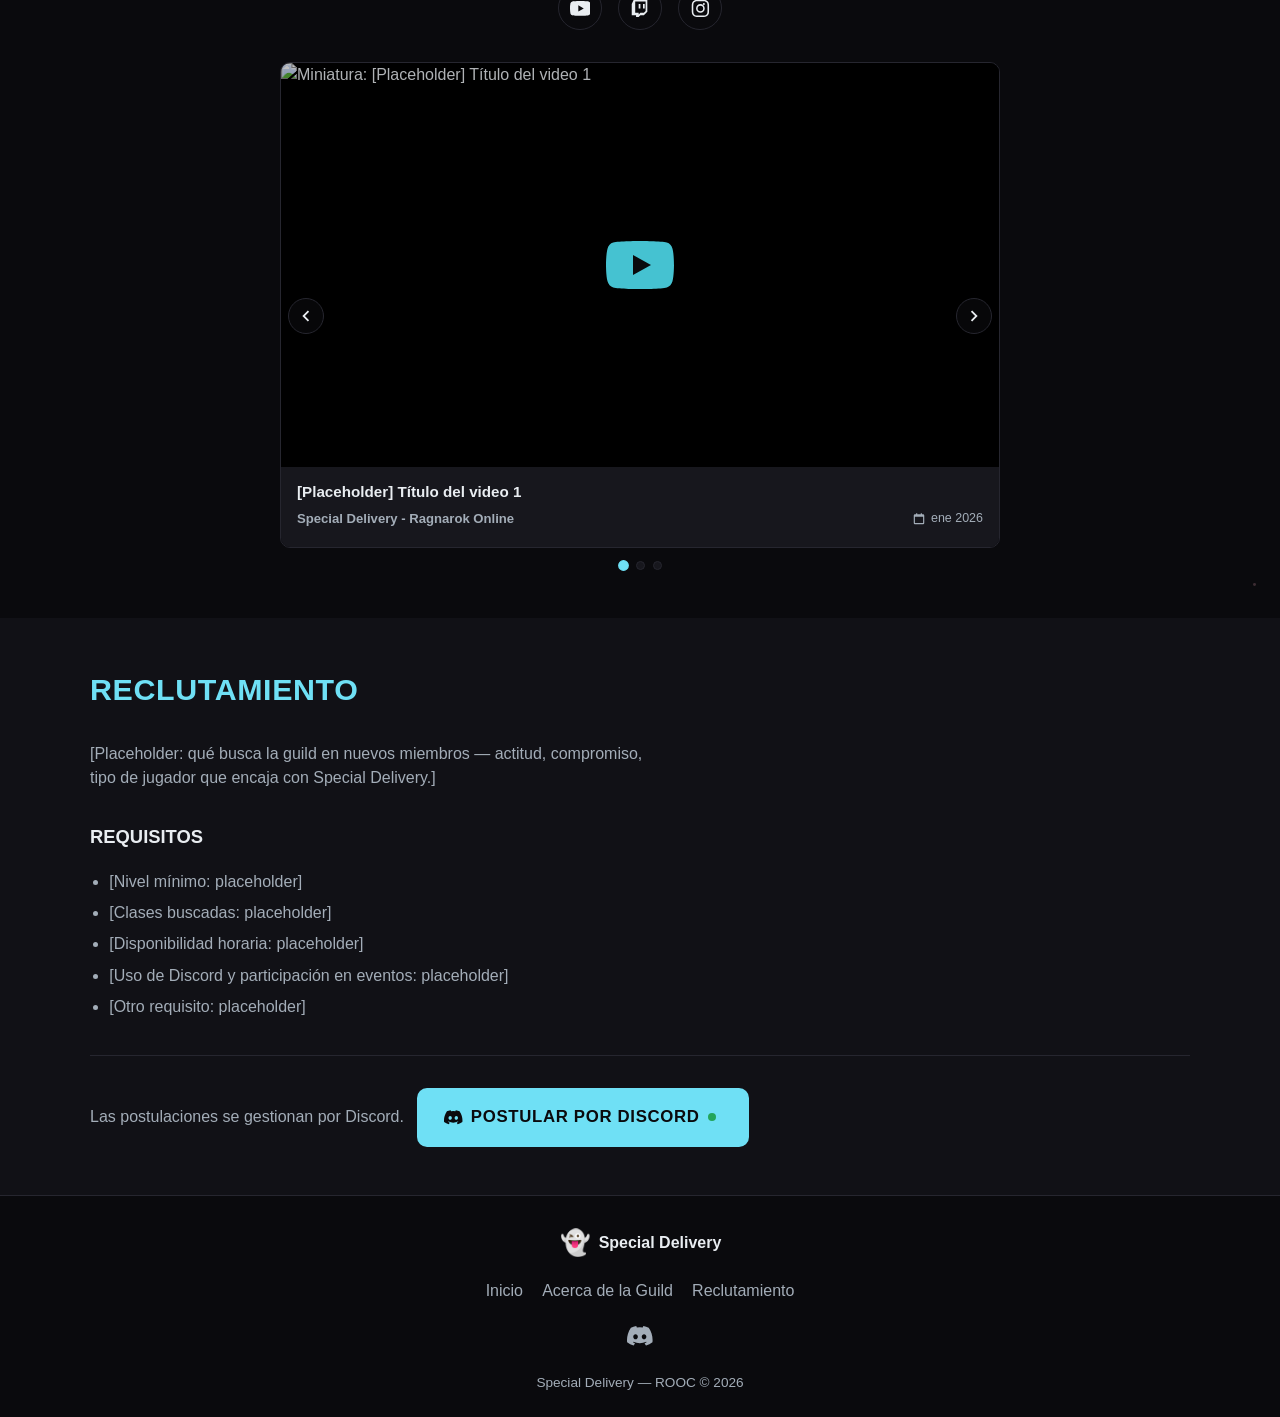
==== commit e0a2ec1b: "Redesign "Acerca de la Guild" as scroll-driven story, revamp video/social block - Uppercase all head" ====
--- a/index.html
+++ b/index.html
@@ -76,42 +76,149 @@
             <span class="discord-online-count" data-discord-online-count></span>
           </span>
         </a>
-
-        <!-- ===== Carrusel de videos de YouTube (facade lazy-load) ===== -->
-        <div class="carousel" id="videoCarousel" aria-roledescription="carrusel" aria-label="Videos destacados de la guild">
-          <div class="carousel-track" id="carouselTrack">
-
-            <!-- Slot 1 -->
-            <div class="carousel-slide" data-video-id="dQw4w9WgXcQ">
-              <div class="yt-facade" data-video-id="dQw4w9WgXcQ" role="button" tabindex="0" aria-label="Reproducir video: Placeholder 1">
-                <img src="https://i.ytimg.com/vi/dQw4w9WgXcQ/hqdefault.jpg" alt="Miniatura video placeholder 1" loading="lazy" class="yt-thumb">
-                <span class="yt-play" aria-hidden="true">
-                  <svg viewBox="0 0 68 48" width="68" height="48"><path d="M66.5 7.7c-.8-3-2.9-5.3-5.7-6.1C55.8 0 34 0 34 0S12.2 0 7.2 1.6C4.4 2.4 2.3 4.7 1.5 7.7 0 13 0 24 0 24s0 11 1.5 16.3c.8 3 2.9 5.3 5.7 6.1C12.2 48 34 48 34 48s21.8 0 26.8-1.6c2.8-.8 4.9-3.1 5.7-6.1C68 35 68 24 68 24s0-11-1.5-16.3z" fill="#4dd8e8" opacity="0.9"/><path d="M45 24 27 14v20z" fill="#0a0a0d"/></svg>
-                </span>
+      </div>
+    </section>
+
+    <!-- ============ ACERCA DE LA GUILD ============ -->
+    <section id="historia" class="section section-particles-host">
+      <!-- Partículas decorativas de fondo, generadas por script.js. Puramente
+           visuales (aria-hidden) y desactivadas con prefers-reduced-motion. -->
+      <div class="particles" id="aboutParticles" aria-hidden="true"></div>
+
+      <div class="section-inner">
+        <h2 class="section-title reveal">Acerca de la Guild</h2>
+      </div>
+
+      <!-- Scroll horizontal tipo carrusel con relato por pasos ("beats"): cada
+           elemento con [data-beat] aparece uno a uno a medida que se hace scroll,
+           y entre paneles el contenido se desliza horizontalmente. Se activa vía
+           JS (script.js) solo si hay soporte y sin prefers-reduced-motion; sin JS
+           o con "menos movimiento" esto se ve como bloques apilados normales, ya
+           visibles de entrada. -->
+      <div class="hscroll" id="hscrollHistoria">
+        <div class="hscroll-sticky">
+          <div class="hscroll-track" id="hscrollTrack">
+
+            <!-- Panel 1: cómo nace la guild -->
+            <div class="hscroll-panel">
+              <div class="hscroll-panel-inner">
+                <h3 class="hscroll-subtitle" data-beat data-beat-effect="slide-left">Cómo nace Special Delivery</h3>
+                <p class="hscroll-text" data-beat data-beat-effect="fade">En el 2008 junto a nuestros amigos fundamos Special Delivery para jugar en Ragnarok Online, con el tiempo participamos en distintos servidores hasta que ahora hemos decidido participar en la versión de Ragnarok Online Origin Classic Americas.</p>
               </div>
             </div>
 
-            <!-- Slot 2 -->
-            <div class="carousel-slide" data-video-id="dQw4w9WgXcQ">
-              <div class="yt-facade" data-video-id="dQw4w9WgXcQ" role="button" tabindex="0" aria-label="Reproducir video: Placeholder 2">
-                <img src="https://i.ytimg.com/vi/dQw4w9WgXcQ/hqdefault.jpg" alt="Miniatura video placeholder 2" loading="lazy" class="yt-thumb">
-                <span class="yt-play" aria-hidden="true">
-                  <svg viewBox="0 0 68 48" width="68" height="48"><path d="M66.5 7.7c-.8-3-2.9-5.3-5.7-6.1C55.8 0 34 0 34 0S12.2 0 7.2 1.6C4.4 2.4 2.3 4.7 1.5 7.7 0 13 0 24 0 24s0 11 1.5 16.3c.8 3 2.9 5.3 5.7 6.1C12.2 48 34 48 34 48s21.8 0 26.8-1.6c2.8-.8 4.9-3.1 5.7-6.1C68 35 68 24 68 24s0-11-1.5-16.3z" fill="#4dd8e8" opacity="0.9"/><path d="M45 24 27 14v20z" fill="#0a0a0d"/></svg>
-                </span>
+            <!-- Panel 2: liderazgo -->
+            <div class="hscroll-panel">
+              <div class="hscroll-panel-inner">
+                <h3 class="leadership-title" data-beat data-beat-effect="slide-left">Liderazgo</h3>
+
+                <div class="org-chart">
+                  <div class="org-tier org-tier-lead">
+                    <p class="org-role" data-beat data-beat-effect="fade">Guild Leader</p>
+                    <div class="org-people">
+                      <div class="org-person" data-beat data-beat-effect="fade">
+                        <span class="org-avatar" aria-hidden="true">H</span>
+                        <span class="org-name">Hunteriwi</span>
+                      </div>
+                    </div>
+                  </div>
+
+                  <div class="org-tier">
+                    <p class="org-role" data-beat data-beat-effect="fade">Vice Guild Leader</p>
+                    <div class="org-people">
+                      <div class="org-person" data-beat data-beat-effect="fade">
+                        <span class="org-avatar" aria-hidden="true">A</span>
+                        <span class="org-name">Ahead</span>
+                      </div>
+                      <div class="org-person" data-beat data-beat-effect="fade">
+                        <span class="org-avatar" aria-hidden="true">G</span>
+                        <span class="org-name">Gotic</span>
+                      </div>
+                      <div class="org-person" data-beat data-beat-effect="fade">
+                        <span class="org-avatar" aria-hidden="true">S</span>
+                        <span class="org-name">Styan</span>
+                      </div>
+                    </div>
+                  </div>
+
+                  <div class="org-tier">
+                    <p class="org-role" data-beat data-beat-effect="fade">Comandante</p>
+                    <div class="org-people">
+                      <div class="org-person" data-beat data-beat-effect="fade">
+                        <span class="org-avatar" aria-hidden="true">P</span>
+                        <span class="org-name">Por definir</span>
+                      </div>
+                    </div>
+                  </div>
+
+                  <div class="org-tier">
+                    <p class="org-role" data-beat data-beat-effect="fade">Oficiales</p>
+                    <div class="org-people">
+                      <div class="org-person" data-beat data-beat-effect="fade">
+                        <span class="org-avatar" aria-hidden="true">P</span>
+                        <span class="org-name">Pendiente</span>
+                      </div>
+                      <div class="org-person" data-beat data-beat-effect="fade">
+                        <span class="org-avatar" aria-hidden="true">P</span>
+                        <span class="org-name">Pendiente</span>
+                      </div>
+                      <div class="org-person" data-beat data-beat-effect="fade">
+                        <span class="org-avatar" aria-hidden="true">P</span>
+                        <span class="org-name">Pendiente</span>
+                      </div>
+                      <div class="org-person" data-beat data-beat-effect="fade">
+                        <span class="org-avatar" aria-hidden="true">P</span>
+                        <span class="org-name">Pendiente</span>
+                      </div>
+                    </div>
+                  </div>
+
+                  <div class="org-tier">
+                    <p class="org-role" data-beat data-beat-effect="fade">Estrella del Carisma</p>
+                    <div class="org-people">
+                      <div class="org-person" data-beat data-beat-effect="fade">
+                        <span class="org-avatar" aria-hidden="true">L</span>
+                        <span class="org-name">Lulupe</span>
+                      </div>
+                    </div>
+                  </div>
+                </div>
               </div>
             </div>
 
-            <!-- Slot 3 -->
-            <div class="carousel-slide" data-video-id="dQw4w9WgXcQ">
-              <div class="yt-facade" data-video-id="dQw4w9WgXcQ" role="button" tabindex="0" aria-label="Reproducir video: Placeholder 3">
-                <img src="https://i.ytimg.com/vi/dQw4w9WgXcQ/hqdefault.jpg" alt="Miniatura video placeholder 3" loading="lazy" class="yt-thumb">
-                <span class="yt-play" aria-hidden="true">
-                  <svg viewBox="0 0 68 48" width="68" height="48"><path d="M66.5 7.7c-.8-3-2.9-5.3-5.7-6.1C55.8 0 34 0 34 0S12.2 0 7.2 1.6C4.4 2.4 2.3 4.7 1.5 7.7 0 13 0 24 0 24s0 11 1.5 16.3c.8 3 2.9 5.3 5.7 6.1C12.2 48 34 48 34 48s21.8 0 26.8-1.6c2.8-.8 4.9-3.1 5.7-6.1C68 35 68 24 68 24s0-11-1.5-16.3z" fill="#4dd8e8" opacity="0.9"/><path d="M45 24 27 14v20z" fill="#0a0a0d"/></svg>
-                </span>
-              </div>
-            </div>
-
           </div>
+        </div>
+      </div>
+
+      <!-- Videos + redes sociales -->
+      <div class="section-inner">
+        <h3 class="videos-title reveal">Mira nuestros videos y síguenos en redes</h3>
+
+        <div class="social-links reveal">
+          <a href="https://www.youtube.com/@SpecialDeliveryRO" target="_blank" rel="noopener noreferrer" class="social-link" aria-label="YouTube de Special Delivery">
+            <svg class="icon" viewBox="0 0 24 24" aria-hidden="true" focusable="false">
+              <path fill="currentColor" d="M23.5 6.2a3 3 0 0 0-2.1-2.1C19.5 3.5 12 3.5 12 3.5s-7.5 0-9.4.6A3 3 0 0 0 .5 6.2 31 31 0 0 0 0 12a31 31 0 0 0 .5 5.8 3 3 0 0 0 2.1 2.1c1.9.6 9.4.6 9.4.6s7.5 0 9.4-.6a3 3 0 0 0 2.1-2.1A31 31 0 0 0 24 12a31 31 0 0 0-.5-5.8ZM9.6 15.6V8.4l6.3 3.6-6.3 3.6Z"/>
+            </svg>
+          </a>
+          <!-- TODO: reemplazar # por el link real de Twitch cuando lo tengan -->
+          <a href="#" target="_blank" rel="noopener noreferrer" class="social-link" aria-label="Twitch de Special Delivery">
+            <svg class="icon" viewBox="0 0 24 24" aria-hidden="true" focusable="false">
+              <path fill="currentColor" d="M4.3 2 2 7v13h5v2h3l2-2h4l4-4V2H4.3ZM18 15l-2 2h-4l-2 2v-2H6V4h12v11Z"/>
+              <path fill="currentColor" d="M15 7h2v5h-2zM10 7h2v5h-2z"/>
+            </svg>
+          </a>
+          <!-- TODO: reemplazar # por el link real de Instagram cuando lo tengan -->
+          <a href="#" target="_blank" rel="noopener noreferrer" class="social-link" aria-label="Instagram de Special Delivery">
+            <svg class="icon" viewBox="0 0 24 24" aria-hidden="true" focusable="false">
+              <path fill="currentColor" d="M12 2c-2.7 0-3.05.01-4.12.06-1.06.05-1.79.22-2.43.47-.66.26-1.22.6-1.77 1.16-.56.55-.9 1.11-1.16 1.77-.25.64-.42 1.37-.47 2.43C2 8.95 2 9.3 2 12s.01 3.05.06 4.12c.05 1.06.22 1.79.47 2.43.26.66.6 1.22 1.16 1.77.55.56 1.11.9 1.77 1.16.64.25 1.37.42 2.43.47C8.95 22 9.3 22 12 22s3.05-.01 4.12-.06c1.06-.05 1.79-.22 2.43-.47.66-.26 1.22-.6 1.77-1.16.56-.55.9-1.11 1.16-1.77.25-.64.42-1.37.47-2.43.05-1.07.06-1.42.06-4.12s-.01-3.05-.06-4.12c-.05-1.06-.22-1.79-.47-2.43a4.9 4.9 0 0 0-1.16-1.77 4.9 4.9 0 0 0-1.77-1.16c-.64-.25-1.37-.42-2.43-.47C15.05 2 14.7 2 12 2Zm0 1.8c2.67 0 2.98.01 4.04.06.97.04 1.5.2 1.85.34.47.18.8.4 1.15.75.35.35.57.68.75 1.15.14.35.3.88.34 1.85.05 1.06.06 1.37.06 4.04s-.01 2.98-.06 4.04c-.04.97-.2 1.5-.34 1.85a3.1 3.1 0 0 1-.75 1.15c-.35.35-.68.57-1.15.75-.35.14-.88.3-1.85.34-1.06.05-1.37.06-4.04.06s-2.98-.01-4.04-.06c-.97-.04-1.5-.2-1.85-.34a3.1 3.1 0 0 1-1.15-.75 3.1 3.1 0 0 1-.75-1.15c-.14-.35-.3-.88-.34-1.85C3.81 14.98 3.8 14.67 3.8 12s.01-2.98.06-4.04c.04-.97.2-1.5.34-1.85.18-.47.4-.8.75-1.15.35-.35.68-.57 1.15-.75.35-.14.88-.3 1.85-.34C9.02 3.81 9.33 3.8 12 3.8Zm0 3.2a5 5 0 1 0 0 10 5 5 0 0 0 0-10Zm0 8.2a3.2 3.2 0 1 1 0-6.4 3.2 3.2 0 0 1 0 6.4Zm5.2-8.4a1.17 1.17 0 1 1-2.34 0 1.17 1.17 0 0 1 2.34 0Z"/>
+            </svg>
+          </a>
+        </div>
+
+        <!-- Carrusel de videos: se completa por JS (script.js) desde la lista
+             VIDEOS (hasta 10). Ver script.js para agregar/editar videos. -->
+        <div class="carousel reveal" id="videoCarousel" aria-roledescription="carrusel" aria-label="Videos de la guild">
+          <div class="carousel-track" id="carouselTrack"></div>
 
           <button class="carousel-arrow carousel-arrow-prev" id="carouselPrev" aria-label="Video anterior">
             <svg viewBox="0 0 24 24" aria-hidden="true" focusable="false"><path fill="currentColor" d="M15.41 7.41 14 6l-6 6 6 6 1.41-1.41L10.83 12z"/></svg>
@@ -121,119 +228,6 @@
           </button>
 
           <div class="carousel-dots" id="carouselDots" role="tablist" aria-label="Seleccionar video"></div>
-        </div>
-      </div>
-    </section>
-
-    <!-- ============ ACERCA DE LA GUILD ============ -->
-    <section id="historia" class="section">
-      <div class="section-inner">
-        <h2 class="section-title reveal">Acerca de la Guild</h2>
-      </div>
-
-      <!-- Scroll horizontal tipo carrusel: al bajar por esta zona, los paneles se
-           deslizan hacia la izquierda (efecto "hacia la derecha" del contenido).
-           Se activa vía JS (script.js) solo si hay soporte y sin prefers-reduced-motion;
-           sin JS o con "menos movimiento" esto se ve como bloques apilados normales. -->
-      <div class="hscroll" id="hscrollHistoria">
-        <div class="hscroll-sticky">
-          <div class="hscroll-track" id="hscrollTrack">
-
-            <!-- Panel 1: historia -->
-            <div class="hscroll-panel">
-              <div class="hscroll-panel-inner reveal">
-                <p class="hscroll-text">En el 2008 junto a nuestros amigos fundamos Special Delivery para jugar en Ragnarok Online, con el tiempo participamos en distintos servidores hasta que ahora hemos decidido participar en la versión de Ragnarok Online Origin Classic Americas.</p>
-              </div>
-            </div>
-
-            <!-- Panel 2: liderazgo -->
-            <div class="hscroll-panel">
-              <div class="hscroll-panel-inner reveal">
-                <h3 class="leadership-title">Liderazgo</h3>
-
-                <div class="org-chart">
-                  <div class="org-tier org-tier-lead">
-                    <p class="org-role">Guild Leader</p>
-                    <div class="org-people">
-                      <div class="org-person">
-                        <span class="org-avatar" aria-hidden="true">H</span>
-                        <span class="org-name">Hunteriwi</span>
-                      </div>
-                    </div>
-                  </div>
-
-                  <div class="org-tier">
-                    <p class="org-role">Vice Guild Leader</p>
-                    <div class="org-people">
-                      <div class="org-person">
-                        <span class="org-avatar" aria-hidden="true">A</span>
-                        <span class="org-name">Ahead</span>
-                      </div>
-                      <div class="org-person">
-                        <span class="org-avatar" aria-hidden="true">G</span>
-                        <span class="org-name">Gotic</span>
-                      </div>
-                      <div class="org-person">
-                        <span class="org-avatar" aria-hidden="true">S</span>
-                        <span class="org-name">Styan</span>
-                      </div>
-                    </div>
-                  </div>
-
-                  <div class="org-tier">
-                    <p class="org-role">Comandante</p>
-                    <div class="org-people">
-                      <div class="org-person">
-                        <span class="org-avatar" aria-hidden="true">P</span>
-                        <span class="org-name">Por definir</span>
-                      </div>
-                    </div>
-                  </div>
-
-                  <div class="org-tier">
-                    <p class="org-role">Oficiales</p>
-                    <div class="org-people">
-                      <div class="org-person">
-                        <span class="org-avatar" aria-hidden="true">P</span>
-                        <span class="org-name">Pendiente</span>
-                      </div>
-                      <div class="org-person">
-                        <span class="org-avatar" aria-hidden="true">P</span>
-                        <span class="org-name">Pendiente</span>
-                      </div>
-                      <div class="org-person">
-                        <span class="org-avatar" aria-hidden="true">P</span>
-                        <span class="org-name">Pendiente</span>
-                      </div>
-                      <div class="org-person">
-                        <span class="org-avatar" aria-hidden="true">P</span>
-                        <span class="org-name">Pendiente</span>
-                      </div>
-                    </div>
-                  </div>
-
-                  <div class="org-tier">
-                    <p class="org-role">Estrella del Carisma</p>
-                    <div class="org-people">
-                      <div class="org-person">
-                        <span class="org-avatar" aria-hidden="true">L</span>
-                        <span class="org-name">Lulupe</span>
-                      </div>
-                    </div>
-                  </div>
-                </div>
-              </div>
-            </div>
-
-          </div>
-        </div>
-      </div>
-
-      <div class="section-inner">
-        <div class="gallery">
-          <img src="assets/screenshot-placeholder-1.svg" alt="Captura de pantalla placeholder 1 del juego" loading="lazy" class="gallery-img reveal">
-          <img src="assets/screenshot-placeholder-2.svg" alt="Captura de pantalla placeholder 2 del juego" loading="lazy" class="gallery-img reveal">
-          <img src="assets/screenshot-placeholder-3.svg" alt="Captura de pantalla placeholder 3 del juego" loading="lazy" class="gallery-img reveal">
         </div>
       </div>
     </section>
--- a/styles.css
+++ b/styles.css
@@ -423,6 +423,7 @@
   font-size: 2.1rem;
   margin: 0 0 0.4rem;
   letter-spacing: 0.03em;
+  text-transform: uppercase;
   background: linear-gradient(180deg, #ffffff, var(--color-primary));
   -webkit-background-clip: text;
   background-clip: text;
@@ -474,7 +475,6 @@
 
 .carousel-slide {
   flex: 0 0 100%;
-  aspect-ratio: 16 / 9;
   background: var(--color-surface);
 }
 
@@ -482,9 +482,57 @@
 .yt-facade {
   position: relative;
   width: 100%;
-  height: 100%;
+  aspect-ratio: 16 / 9;
   cursor: pointer;
   background: #000;
+}
+
+/* Título / canal / fecha debajo de la miniatura */
+.yt-meta {
+  padding: 0.9rem 1rem 1.1rem;
+}
+
+.yt-title {
+  margin: 0 0 0.4rem;
+  font-size: 0.95rem;
+  font-weight: 700;
+  line-height: 1.4;
+  color: var(--color-text);
+  display: -webkit-box;
+  -webkit-line-clamp: 2;
+  -webkit-box-orient: vertical;
+  overflow: hidden;
+}
+
+.yt-meta-row {
+  display: flex;
+  align-items: center;
+  justify-content: space-between;
+  gap: 0.6rem;
+}
+
+.yt-channel {
+  font-size: 0.82rem;
+  font-weight: 600;
+  color: var(--color-text-muted);
+  overflow: hidden;
+  text-overflow: ellipsis;
+  white-space: nowrap;
+}
+
+.yt-date {
+  display: inline-flex;
+  align-items: center;
+  gap: 0.3rem;
+  flex: 0 0 auto;
+  font-size: 0.78rem;
+  color: var(--color-text-muted);
+  white-space: nowrap;
+}
+
+.yt-date svg {
+  width: 14px;
+  height: 14px;
 }
 
 .yt-thumb {
@@ -608,18 +656,63 @@
   margin: 0 0 1.8rem;
   color: var(--color-primary);
   letter-spacing: 0.02em;
+  text-transform: uppercase;
 }
 
 .section-lead {
   color: var(--color-text-muted);
   max-width: 65ch;
+}
+
+/* ---------- Partículas de fondo ("Acerca de la Guild") ----------
+   Puramente decorativas (aria-hidden), generadas una sola vez por script.js
+   con posiciones/tamaños/tiempos aleatorios. Se omiten por completo con
+   prefers-reduced-motion (ver script.js) para no gastar DOM ni animación. */
+.section-particles-host {
+  position: relative;
+  overflow: hidden;
+}
+
+.particles {
+  position: absolute;
+  inset: 0;
+  overflow: hidden;
+  pointer-events: none;
+  z-index: 0;
+}
+
+.particles span {
+  position: absolute;
+  border-radius: 50%;
+  background: var(--color-primary);
+  animation: particleTwinkle ease-in-out infinite;
+}
+
+@keyframes particleTwinkle {
+  0%,
+  100% {
+    opacity: 0.12;
+    transform: translateY(0);
+  }
+  50% {
+    opacity: 0.6;
+    transform: translateY(-16px);
+  }
+}
+
+/* Todo el contenido real de la sección va por encima de las partículas */
+.section-particles-host > .section-inner,
+.section-particles-host > .hscroll {
+  position: relative;
+  z-index: 1;
 }
 
 /* ---------- Scroll horizontal tipo carrusel ("Acerca de la Guild") ----------
    Por defecto (sin JS, o con prefers-reduced-motion) esto es un bloque
    apilado normal: cada .hscroll-panel se lee de arriba hacia abajo, sin
    scroll-jacking. script.js agrega .hscroll-enabled solo cuando corresponde
-   activar el efecto de scroll horizontal fijado (position: sticky). */
+   activar el efecto de scroll horizontal fijado (position: sticky), y anima
+   cada [data-beat] a medida que se scrollea (ver updateHscroll en script.js). */
 .hscroll-track {
   display: flex;
   flex-direction: column;
@@ -634,6 +727,7 @@
 .hscroll-panel-inner {
   max-width: var(--max-width);
   margin: 0 auto;
+  text-align: left;
 }
 
 .hscroll-text {
@@ -674,25 +768,34 @@
   box-sizing: border-box;
 }
 
-/* ---------- Liderazgo: organigrama (panel 2 del scroll horizontal) ---------- */
+/* Subtítulo grande de "Cómo nace Special Delivery" y título de "Liderazgo":
+   mismo tratamiento tipográfico, ambos animados con el efecto "slide-left"
+   (ver [data-beat-effect="slide-left"] y updateHscroll en script.js). */
+.hscroll-subtitle,
 .leadership-title {
   color: var(--color-primary);
-  font-size: 1.4rem;
+  font-size: 1.7rem;
   letter-spacing: 0.02em;
-  text-align: center;
+  text-transform: uppercase;
+  text-align: left;
   margin: 0 0 1.4rem;
 }
 
+.hscroll-subtitle {
+  margin-bottom: 1.2rem;
+}
+
+/* ---------- Liderazgo: organigrama (panel 2 del scroll horizontal) ---------- */
 .org-chart {
   display: flex;
   flex-direction: column;
-  gap: 1.1rem;
+  gap: 1.2rem;
 }
 
 .org-tier {
   display: flex;
   flex-direction: column;
-  align-items: center;
+  align-items: flex-start;
   gap: 0.5rem;
 }
 
@@ -708,78 +811,87 @@
 .org-people {
   display: flex;
   flex-wrap: wrap;
+  justify-content: flex-start;
+  gap: 0.9rem 1.4rem;
+}
+
+.org-person {
+  display: flex;
+  align-items: center;
+  gap: 0.6rem;
+}
+
+/* Mismo tamaño/diseño de avatar para todos los cargos (antes solo lo tenía
+   el Guild Leader): círculo con borde rosa y glow sutil. */
+.org-avatar {
+  display: flex;
+  align-items: center;
   justify-content: center;
-  gap: 0.9rem 1.4rem;
-}
-
-.org-person {
-  display: flex;
-  align-items: center;
-  gap: 0.55rem;
-}
-
-.org-avatar {
-  display: flex;
-  align-items: center;
-  justify-content: center;
-  flex: 0 0 38px;
-  width: 38px;
-  height: 38px;
+  flex: 0 0 52px;
+  width: 52px;
+  height: 52px;
   border-radius: 50%;
-  border: 2px solid var(--color-primary);
+  border: 2px solid var(--color-secondary);
   background: linear-gradient(160deg, rgba(111, 224, 245, 0.18), rgba(255, 179, 198, 0.14));
   color: var(--color-primary);
   font-weight: 700;
-  font-size: 0.95rem;
+  font-size: 1.2rem;
+  box-shadow: 0 0 0 4px rgba(255, 179, 198, 0.15);
 }
 
 .org-name {
   font-weight: 600;
-  font-size: 0.9rem;
+  font-size: 1.05rem;
   color: var(--color-text);
 }
 
-/* Guild Leader: jerarquía visual más alta dentro del organigrama */
-.org-tier-lead .org-avatar {
-  flex-basis: 52px;
-  width: 52px;
-  height: 52px;
-  font-size: 1.2rem;
-  border-color: var(--color-secondary);
-  box-shadow: 0 0 0 4px rgba(255, 179, 198, 0.15);
-}
-
-.org-tier-lead .org-name {
-  font-size: 1.05rem;
-}
-
-/* ---------- Galería (Acerca de la Guild) ---------- */
-.gallery {
-  display: grid;
-  grid-template-columns: 1fr;
+/* ---------- Videos + redes sociales ---------- */
+.videos-title {
+  color: var(--color-primary);
+  font-size: 1.4rem;
+  letter-spacing: 0.02em;
+  text-transform: uppercase;
+  text-align: center;
+  margin: 3rem 0 1.2rem;
+}
+
+.social-links {
+  display: flex;
+  justify-content: center;
   gap: 1rem;
-}
-
-.gallery-img {
-  width: 100%;
-  height: auto;
-  border-radius: var(--radius);
+  margin: 0 0 2rem;
+}
+
+.social-link {
+  display: flex;
+  align-items: center;
+  justify-content: center;
+  width: 44px;
+  height: 44px;
+  border-radius: 50%;
   border: 1px solid var(--color-border);
-  /* incluye opacity acá (no solo en .reveal) porque esta regla, al ser más
-     específica en el orden del archivo, reemplaza por completo la propiedad
-     "transition" de .reveal en vez de combinarse con ella */
-  transition: opacity 0.5s ease, transform 0.25s ease, border-color 0.25s ease;
-}
-
-.gallery-img:hover {
-  transform: translateY(-4px);
+  color: var(--color-text);
+  transition: color 0.15s ease, border-color 0.15s ease, transform 0.15s ease, background 0.15s ease;
+}
+
+.social-link:hover,
+.social-link:focus-visible {
+  color: var(--color-primary);
   border-color: var(--color-primary);
+  background: rgba(111, 224, 245, 0.12);
+  transform: translateY(-2px);
+}
+
+.social-link .icon {
+  width: 1.3em;
+  height: 1.3em;
 }
 
 /* ---------- Reclutamiento ---------- */
 .requirements-title {
   margin-top: 2rem;
   font-size: 1.15rem;
+  text-transform: uppercase;
 }
 
 .requirements-list {
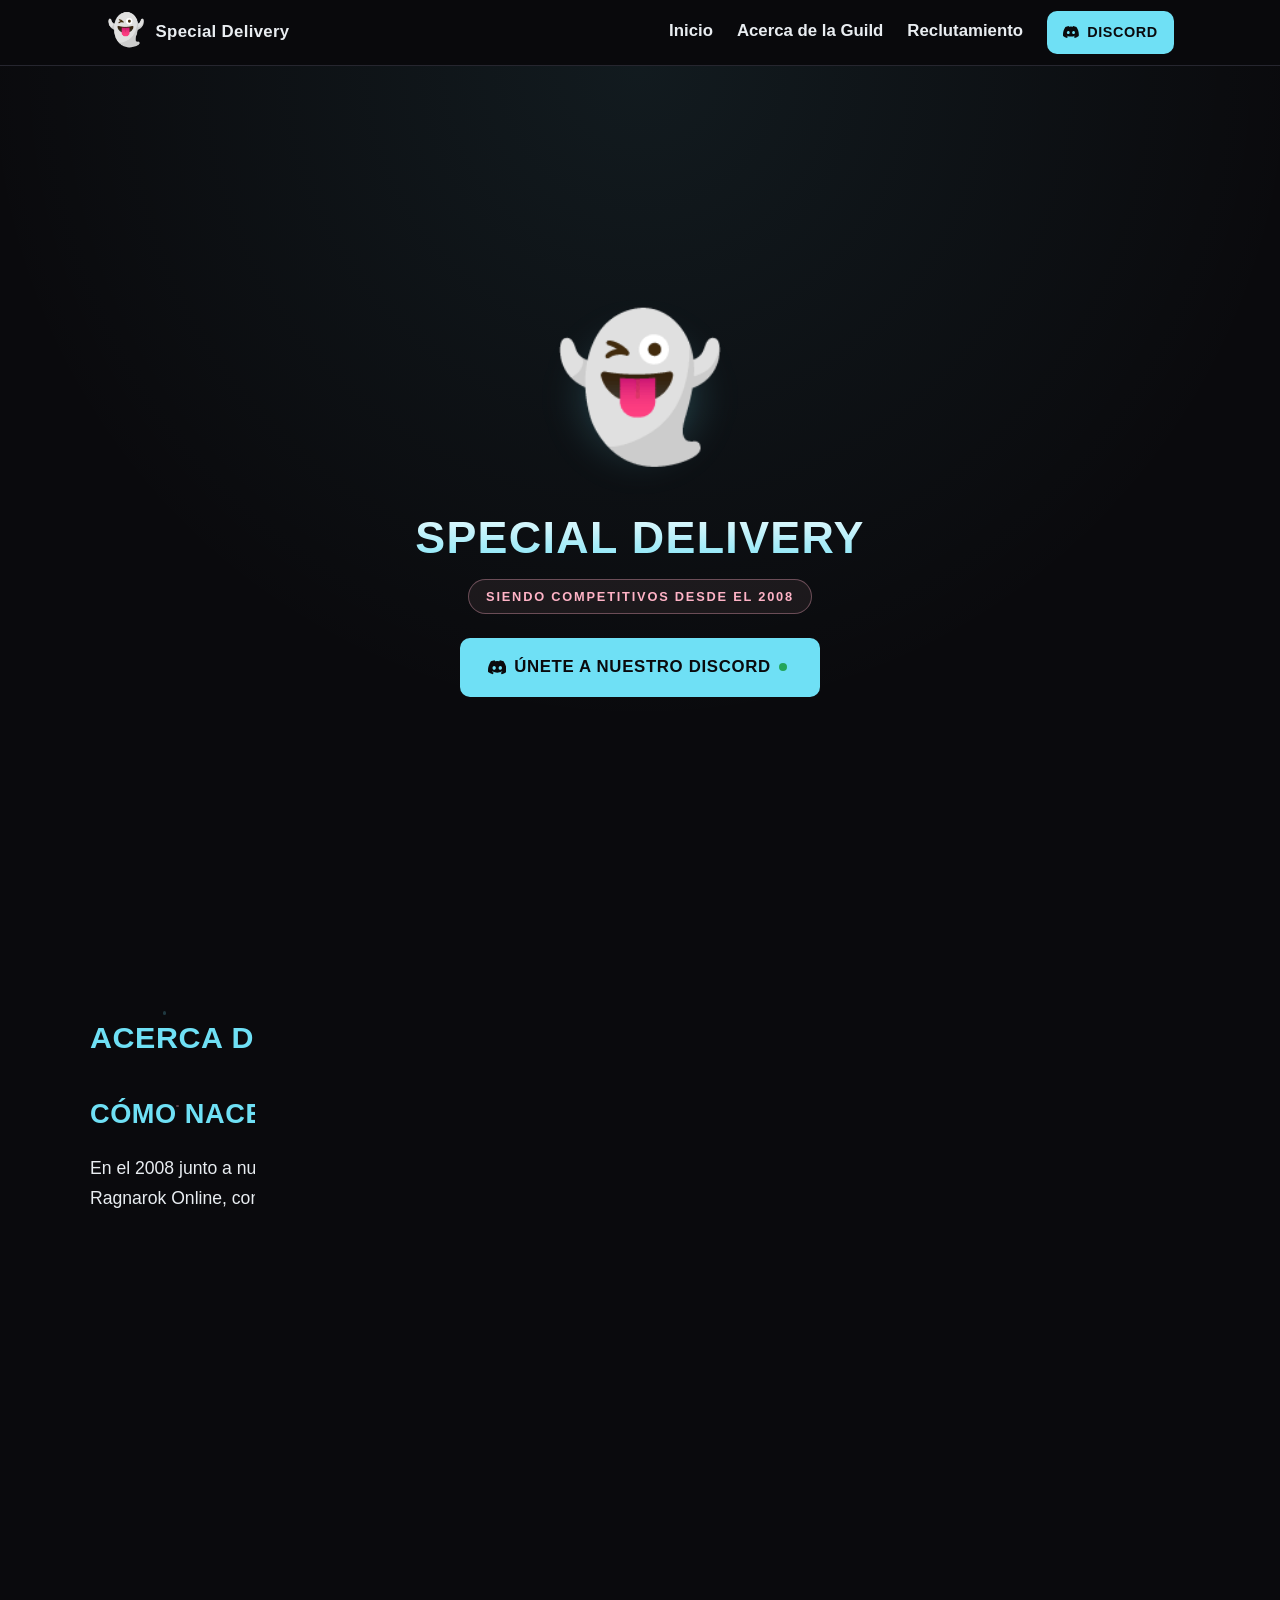
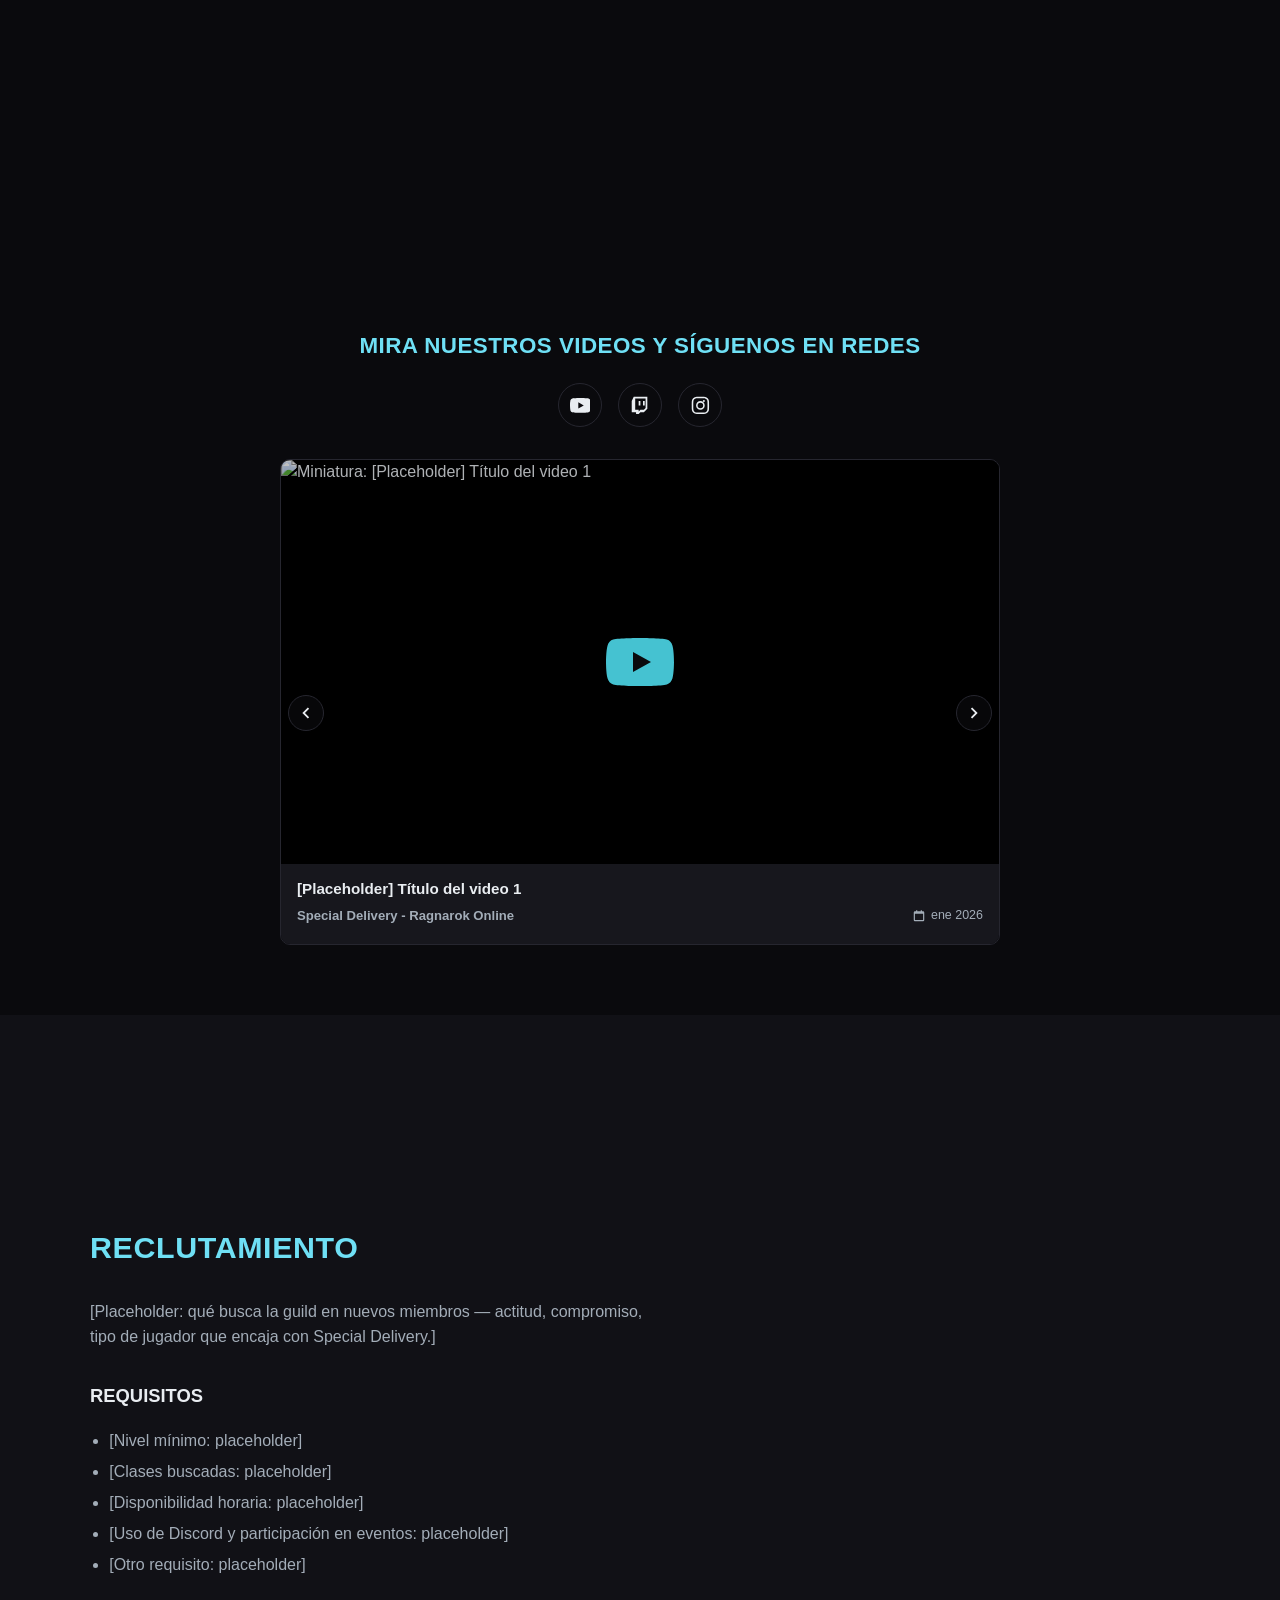
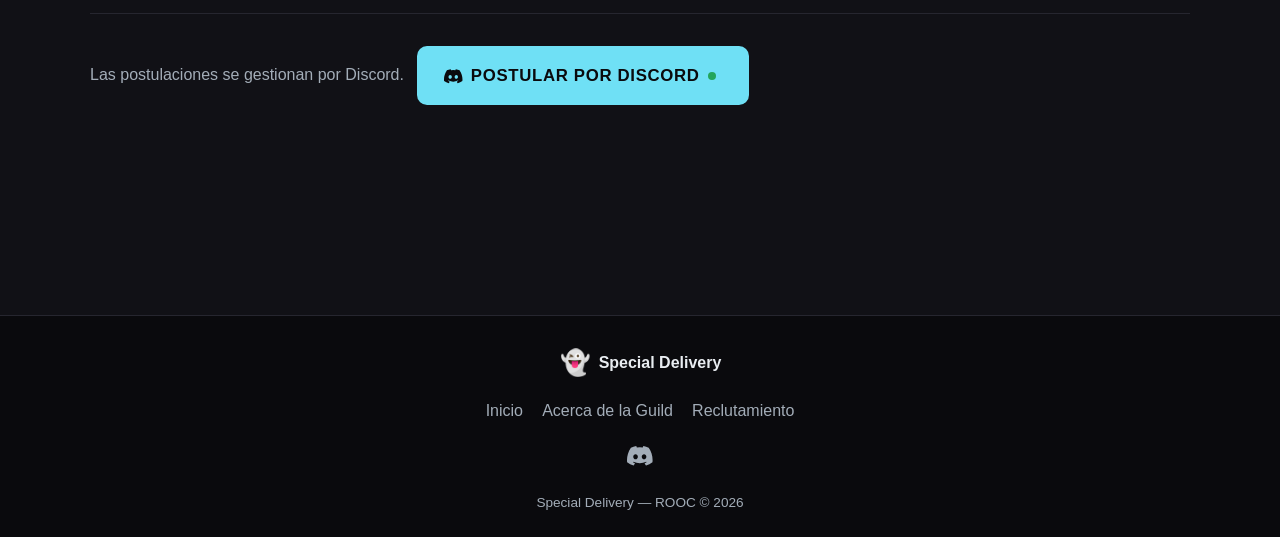
==== commit d435042d: "Replace scroll-jacking with simple full-height sections, fix layout bugs The sticky-position horizon" ====
--- a/index.html
+++ b/index.html
@@ -80,117 +80,102 @@
     </section>
 
     <!-- ============ ACERCA DE LA GUILD ============ -->
-    <section id="historia" class="section section-particles-host">
+    <!-- "Etapa" 2: ocupa como mínimo una pantalla completa (min-height, no
+         height fijo) para no romper el layout si el contenido no entra en
+         pantallas chicas — scroll normal del navegador, sin scroll-jacking
+         (esto reemplaza el carrusel horizontal anterior, que daba problemas
+         de visualización en iOS/iPad por la combinación sticky + vh). -->
+    <section id="historia" class="section section-fullscreen section-particles-host">
       <!-- Partículas decorativas de fondo, generadas por script.js. Puramente
            visuales (aria-hidden) y desactivadas con prefers-reduced-motion. -->
       <div class="particles" id="aboutParticles" aria-hidden="true"></div>
 
       <div class="section-inner">
         <h2 class="section-title reveal">Acerca de la Guild</h2>
-      </div>
-
-      <!-- Scroll horizontal tipo carrusel con relato por pasos ("beats"): cada
-           elemento con [data-beat] aparece uno a uno a medida que se hace scroll,
-           y entre paneles el contenido se desliza horizontalmente. Se activa vía
-           JS (script.js) solo si hay soporte y sin prefers-reduced-motion; sin JS
-           o con "menos movimiento" esto se ve como bloques apilados normales, ya
-           visibles de entrada. -->
-      <div class="hscroll" id="hscrollHistoria">
-        <div class="hscroll-sticky">
-          <div class="hscroll-track" id="hscrollTrack">
-
-            <!-- Panel 1: cómo nace la guild -->
-            <div class="hscroll-panel">
-              <div class="hscroll-panel-inner">
-                <h3 class="hscroll-subtitle" data-beat data-beat-effect="slide-left">Cómo nace Special Delivery</h3>
-                <p class="hscroll-text" data-beat data-beat-effect="fade">En el 2008 junto a nuestros amigos fundamos Special Delivery para jugar en Ragnarok Online, con el tiempo participamos en distintos servidores hasta que ahora hemos decidido participar en la versión de Ragnarok Online Origin Classic Americas.</p>
-              </div>
-            </div>
-
-            <!-- Panel 2: liderazgo -->
-            <div class="hscroll-panel">
-              <div class="hscroll-panel-inner">
-                <h3 class="leadership-title" data-beat data-beat-effect="slide-left">Liderazgo</h3>
-
-                <div class="org-chart">
-                  <div class="org-tier org-tier-lead">
-                    <p class="org-role" data-beat data-beat-effect="fade">Guild Leader</p>
-                    <div class="org-people">
-                      <div class="org-person" data-beat data-beat-effect="fade">
-                        <span class="org-avatar" aria-hidden="true">H</span>
-                        <span class="org-name">Hunteriwi</span>
-                      </div>
-                    </div>
-                  </div>
-
-                  <div class="org-tier">
-                    <p class="org-role" data-beat data-beat-effect="fade">Vice Guild Leader</p>
-                    <div class="org-people">
-                      <div class="org-person" data-beat data-beat-effect="fade">
-                        <span class="org-avatar" aria-hidden="true">A</span>
-                        <span class="org-name">Ahead</span>
-                      </div>
-                      <div class="org-person" data-beat data-beat-effect="fade">
-                        <span class="org-avatar" aria-hidden="true">G</span>
-                        <span class="org-name">Gotic</span>
-                      </div>
-                      <div class="org-person" data-beat data-beat-effect="fade">
-                        <span class="org-avatar" aria-hidden="true">S</span>
-                        <span class="org-name">Styan</span>
-                      </div>
-                    </div>
-                  </div>
-
-                  <div class="org-tier">
-                    <p class="org-role" data-beat data-beat-effect="fade">Comandante</p>
-                    <div class="org-people">
-                      <div class="org-person" data-beat data-beat-effect="fade">
-                        <span class="org-avatar" aria-hidden="true">P</span>
-                        <span class="org-name">Por definir</span>
-                      </div>
-                    </div>
-                  </div>
-
-                  <div class="org-tier">
-                    <p class="org-role" data-beat data-beat-effect="fade">Oficiales</p>
-                    <div class="org-people">
-                      <div class="org-person" data-beat data-beat-effect="fade">
-                        <span class="org-avatar" aria-hidden="true">P</span>
-                        <span class="org-name">Pendiente</span>
-                      </div>
-                      <div class="org-person" data-beat data-beat-effect="fade">
-                        <span class="org-avatar" aria-hidden="true">P</span>
-                        <span class="org-name">Pendiente</span>
-                      </div>
-                      <div class="org-person" data-beat data-beat-effect="fade">
-                        <span class="org-avatar" aria-hidden="true">P</span>
-                        <span class="org-name">Pendiente</span>
-                      </div>
-                      <div class="org-person" data-beat data-beat-effect="fade">
-                        <span class="org-avatar" aria-hidden="true">P</span>
-                        <span class="org-name">Pendiente</span>
-                      </div>
-                    </div>
-                  </div>
-
-                  <div class="org-tier">
-                    <p class="org-role" data-beat data-beat-effect="fade">Estrella del Carisma</p>
-                    <div class="org-people">
-                      <div class="org-person" data-beat data-beat-effect="fade">
-                        <span class="org-avatar" aria-hidden="true">L</span>
-                        <span class="org-name">Lulupe</span>
-                      </div>
-                    </div>
-                  </div>
-                </div>
-              </div>
-            </div>
-
-          </div>
-        </div>
-      </div>
-
-      <!-- Videos + redes sociales -->
+
+        <h3 class="section-subtitle reveal reveal-slide-left">Cómo nace Special Delivery</h3>
+        <p class="section-text reveal">En el 2008 junto a nuestros amigos fundamos Special Delivery para jugar en Ragnarok Online, con el tiempo participamos en distintos servidores hasta que ahora hemos decidido participar en la versión de Ragnarok Online Origin Classic Americas.</p>
+
+        <h3 class="section-subtitle reveal reveal-slide-left">Liderazgo</h3>
+
+        <div class="org-chart">
+          <div class="org-tier org-tier-lead reveal">
+            <p class="org-role">Guild Leader</p>
+            <div class="org-people">
+              <div class="org-person">
+                <span class="org-avatar" aria-hidden="true">H</span>
+                <span class="org-name">Hunteriwi</span>
+              </div>
+            </div>
+          </div>
+
+          <div class="org-tier reveal">
+            <p class="org-role">Vice Guild Leader</p>
+            <div class="org-people">
+              <div class="org-person">
+                <span class="org-avatar" aria-hidden="true">A</span>
+                <span class="org-name">Ahead</span>
+              </div>
+              <div class="org-person">
+                <span class="org-avatar" aria-hidden="true">G</span>
+                <span class="org-name">Gotic</span>
+              </div>
+              <div class="org-person">
+                <span class="org-avatar" aria-hidden="true">S</span>
+                <span class="org-name">Styan</span>
+              </div>
+            </div>
+          </div>
+
+          <div class="org-tier reveal">
+            <p class="org-role">Comandante</p>
+            <div class="org-people">
+              <div class="org-person">
+                <span class="org-avatar" aria-hidden="true">P</span>
+                <span class="org-name">Por definir</span>
+              </div>
+            </div>
+          </div>
+
+          <div class="org-tier reveal">
+            <p class="org-role">Oficiales</p>
+            <div class="org-people">
+              <div class="org-person">
+                <span class="org-avatar" aria-hidden="true">P</span>
+                <span class="org-name">Pendiente</span>
+              </div>
+              <div class="org-person">
+                <span class="org-avatar" aria-hidden="true">P</span>
+                <span class="org-name">Pendiente</span>
+              </div>
+              <div class="org-person">
+                <span class="org-avatar" aria-hidden="true">P</span>
+                <span class="org-name">Pendiente</span>
+              </div>
+              <div class="org-person">
+                <span class="org-avatar" aria-hidden="true">P</span>
+                <span class="org-name">Pendiente</span>
+              </div>
+            </div>
+          </div>
+
+          <div class="org-tier reveal">
+            <p class="org-role">Estrella del Carisma</p>
+            <div class="org-people">
+              <div class="org-person">
+                <span class="org-avatar" aria-hidden="true">L</span>
+                <span class="org-name">Lulupe</span>
+              </div>
+            </div>
+          </div>
+        </div>
+      </div>
+    </section>
+
+    <!-- ============ MIRA NUESTROS VIDEOS ============ -->
+    <!-- "Etapa" 3: a diferencia del resto, esta mide la mitad de la pantalla
+         (min-height: 50vh) — es solo un carrusel, no necesita más espacio. -->
+    <section id="videos" class="section section-halfscreen">
       <div class="section-inner">
         <h3 class="videos-title reveal">Mira nuestros videos y síguenos en redes</h3>
 
@@ -233,7 +218,8 @@
     </section>
 
     <!-- ============ RECLUTAMIENTO ============ -->
-    <section id="reclutamiento" class="section section-alt">
+    <!-- "Etapa" 4 (última, antes del footer): altura completa igual que Hero y Acerca de la Guild -->
+    <section id="reclutamiento" class="section section-alt section-fullscreen">
       <div class="section-inner">
         <h2 class="section-title reveal">Reclutamiento</h2>
         <p class="section-lead reveal">[Placeholder: qué busca la guild en nuevos miembros — actitud, compromiso, tipo de jugador que encaja con Special Delivery.]</p>
--- a/styles.css
+++ b/styles.css
@@ -93,10 +93,7 @@
   transform: none;
 }
 
-/* Efecto cascada dentro de cada grupo (galería, requisitos) */
-.gallery-img.reveal:nth-child(2) { transition-delay: 0.1s; }
-.gallery-img.reveal:nth-child(3) { transition-delay: 0.2s; }
-
+/* Efecto cascada dentro de cada grupo (requisitos) */
 .requirements-list li.reveal:nth-child(2) { transition-delay: 0.06s; }
 .requirements-list li.reveal:nth-child(3) { transition-delay: 0.12s; }
 .requirements-list li.reveal:nth-child(4) { transition-delay: 0.18s; }
@@ -380,6 +377,10 @@
 
 /* ---------- Hero ---------- */
 .hero {
+  min-height: 100vh;
+  display: flex;
+  flex-direction: column;
+  justify-content: center;
   padding: 3rem 1rem 2.5rem;
   text-align: center;
   background:
@@ -646,9 +647,32 @@
   background: var(--color-bg-alt);
 }
 
+/* "Etapas" de la web: cada una ocupa al menos una pantalla completa (o media,
+   para la de videos) y el scroll entre ellas es el scroll normal del
+   navegador — sin scroll-jacking, para evitar los problemas de renderizado
+   que esto causaba en iPad/iPhone (position:sticky + vh dinámico de iOS). Se
+   usa min-height (no height fijo) para que si el contenido no entra en
+   pantallas chicas, la sección simplemente crezca en vez de recortarse. */
+.section-fullscreen {
+  min-height: 100vh;
+  display: flex;
+  flex-direction: column;
+  justify-content: center;
+  box-sizing: border-box;
+}
+
+.section-halfscreen {
+  min-height: 50vh;
+  display: flex;
+  flex-direction: column;
+  justify-content: center;
+  box-sizing: border-box;
+}
+
 .section-inner {
   max-width: var(--max-width);
   margin: 0 auto;
+  width: 100%;
 }
 
 .section-title {
@@ -701,96 +725,57 @@
 }
 
 /* Todo el contenido real de la sección va por encima de las partículas */
-.section-particles-host > .section-inner,
-.section-particles-host > .hscroll {
+.section-particles-host > .section-inner {
   position: relative;
   z-index: 1;
 }
 
-/* ---------- Scroll horizontal tipo carrusel ("Acerca de la Guild") ----------
-   Por defecto (sin JS, o con prefers-reduced-motion) esto es un bloque
-   apilado normal: cada .hscroll-panel se lee de arriba hacia abajo, sin
-   scroll-jacking. script.js agrega .hscroll-enabled solo cuando corresponde
-   activar el efecto de scroll horizontal fijado (position: sticky), y anima
-   cada [data-beat] a medida que se scrollea (ver updateHscroll en script.js). */
-.hscroll-track {
-  display: flex;
-  flex-direction: column;
-  gap: 3rem;
-}
-
-.hscroll-panel {
-  width: 100%;
-  padding: 1.5rem 0;
-}
-
-.hscroll-panel-inner {
-  max-width: var(--max-width);
-  margin: 0 auto;
-  text-align: left;
-}
-
-.hscroll-text {
-  font-size: 1.1rem;
-  line-height: 1.7;
-  color: var(--color-text);
-  max-width: 65ch;
-}
-
-.hscroll-enabled.hscroll {
-  position: relative;
-}
-
-.hscroll-enabled .hscroll-sticky {
-  position: sticky;
-  top: 0;
-  height: 100vh;
-  overflow: hidden;
-  display: flex;
-  align-items: center;
-}
-
-.hscroll-enabled .hscroll-track {
-  flex-direction: row;
-  flex-wrap: nowrap;
-  gap: 0;
-  width: max-content;
-  will-change: transform;
-}
-
-.hscroll-enabled .hscroll-panel {
-  width: 100vw;
-  flex: 0 0 100vw;
-  padding: 2rem 1.5rem;
-  display: flex;
-  align-items: center;
-  justify-content: center;
-  box-sizing: border-box;
-}
-
-/* Subtítulo grande de "Cómo nace Special Delivery" y título de "Liderazgo":
-   mismo tratamiento tipográfico, ambos animados con el efecto "slide-left"
-   (ver [data-beat-effect="slide-left"] y updateHscroll en script.js). */
-.hscroll-subtitle,
-.leadership-title {
+/* ---------- Acerca de la Guild: subtítulos, texto y organigrama ----------
+   Reveal normal (scroll-reveal con IntersectionObserver, ver script.js),
+   sin scroll-jacking: mucho más robusto entre navegadores/dispositivos. */
+.section-subtitle {
   color: var(--color-primary);
   font-size: 1.7rem;
   letter-spacing: 0.02em;
   text-transform: uppercase;
   text-align: left;
-  margin: 0 0 1.4rem;
-}
-
-.hscroll-subtitle {
-  margin-bottom: 1.2rem;
-}
-
-/* ---------- Liderazgo: organigrama (panel 2 del scroll horizontal) ---------- */
+  margin: 2rem 0 1.2rem;
+}
+
+.section-inner > .section-subtitle:first-child {
+  margin-top: 0;
+}
+
+.section-text {
+  font-size: 1.1rem;
+  line-height: 1.7;
+  color: var(--color-text);
+  max-width: 65ch;
+  text-align: left;
+}
+
+/* Variante de .reveal: entra deslizándose desde la derecha en vez de subir */
+.reveal.reveal-slide-left {
+  transform: translateX(70px);
+}
+
+.reveal.reveal-slide-left.is-visible {
+  transform: none;
+}
+
+/* ---------- Liderazgo: organigrama ---------- */
 .org-chart {
   display: flex;
   flex-direction: column;
   gap: 1.2rem;
-}
+  margin-top: 0.5rem;
+}
+
+/* Efecto cascada: cada cargo aparece un poco después que el anterior */
+.org-tier.reveal:nth-child(2) { transition-delay: 0.08s; }
+.org-tier.reveal:nth-child(3) { transition-delay: 0.16s; }
+.org-tier.reveal:nth-child(4) { transition-delay: 0.24s; }
+.org-tier.reveal:nth-child(5) { transition-delay: 0.32s; }
 
 .org-tier {
   display: flex;
@@ -852,7 +837,7 @@
   letter-spacing: 0.02em;
   text-transform: uppercase;
   text-align: center;
-  margin: 3rem 0 1.2rem;
+  margin: 0 0 1.2rem;
 }
 
 .social-links {
@@ -1011,10 +996,6 @@
     height: 180px;
   }
 
-  .gallery {
-    grid-template-columns: repeat(3, 1fr);
-  }
-
   .recruit-cta {
     flex-direction: row;
     align-items: center;
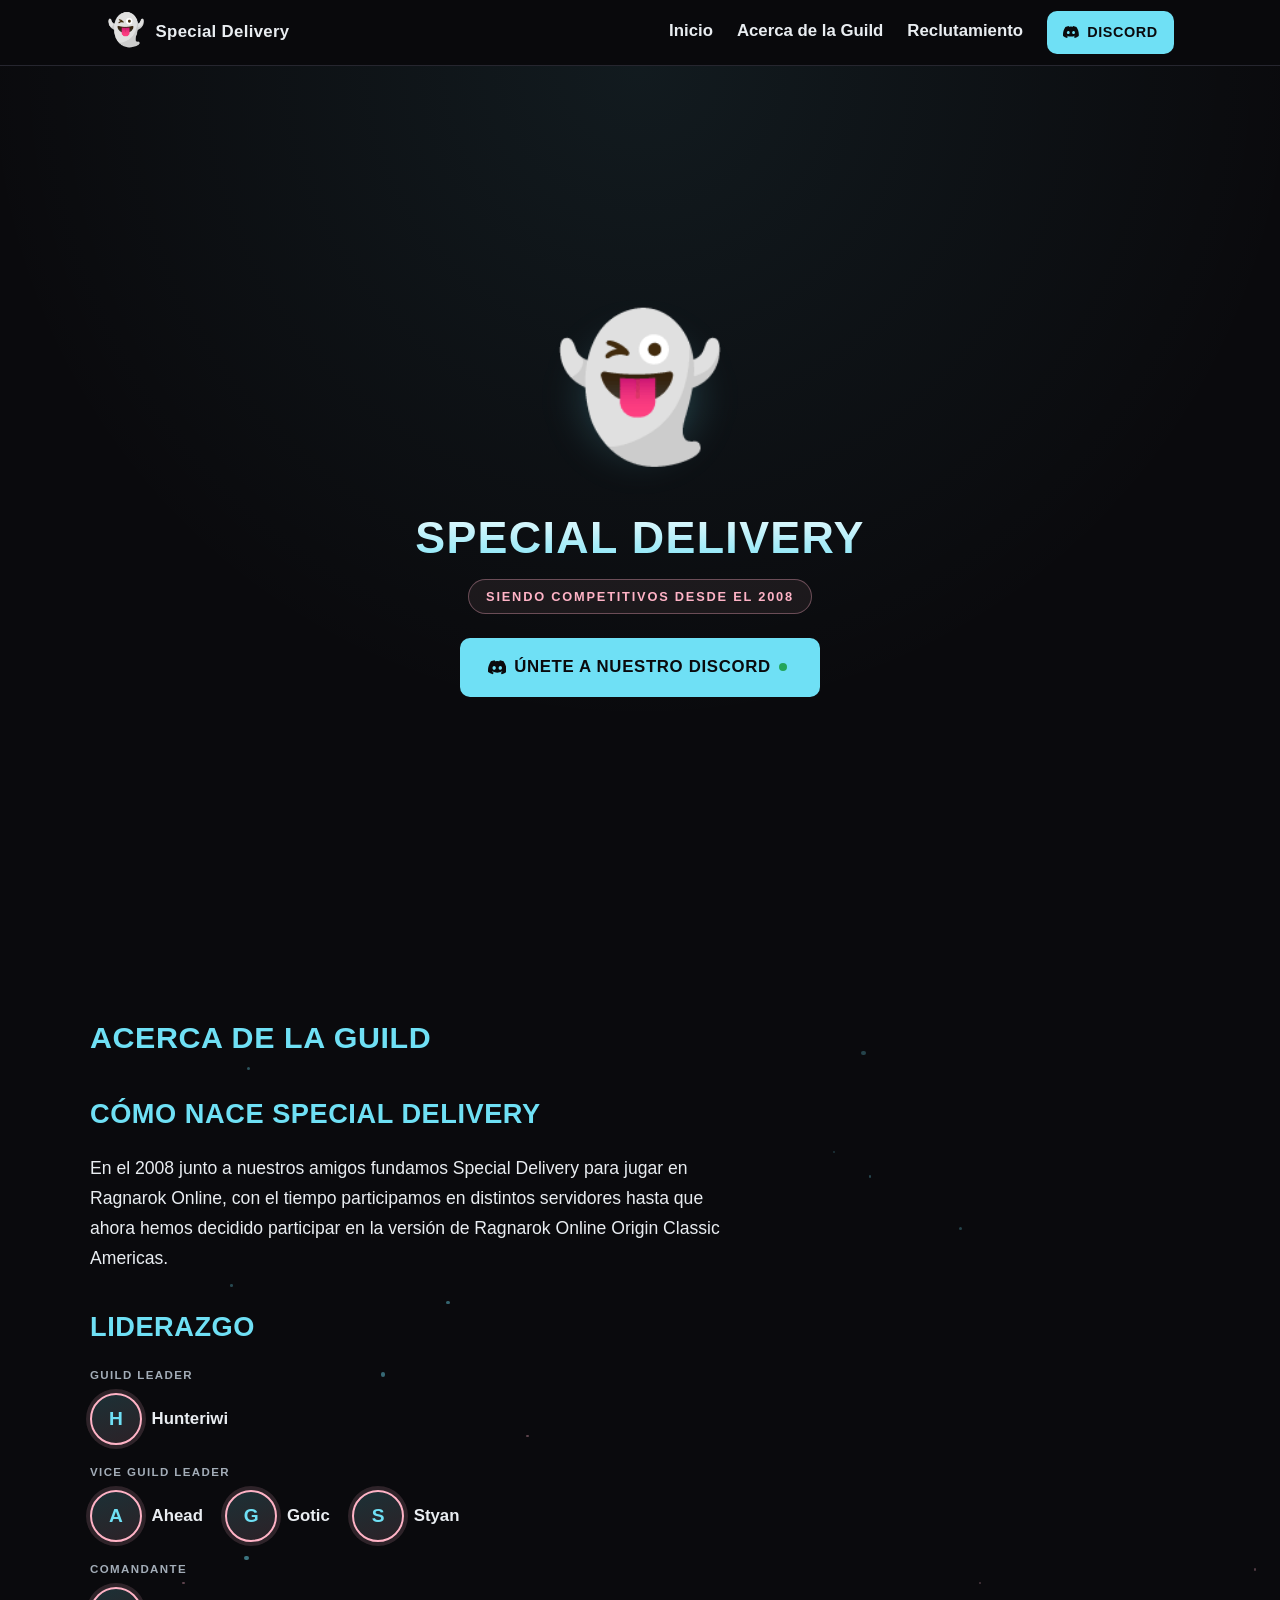
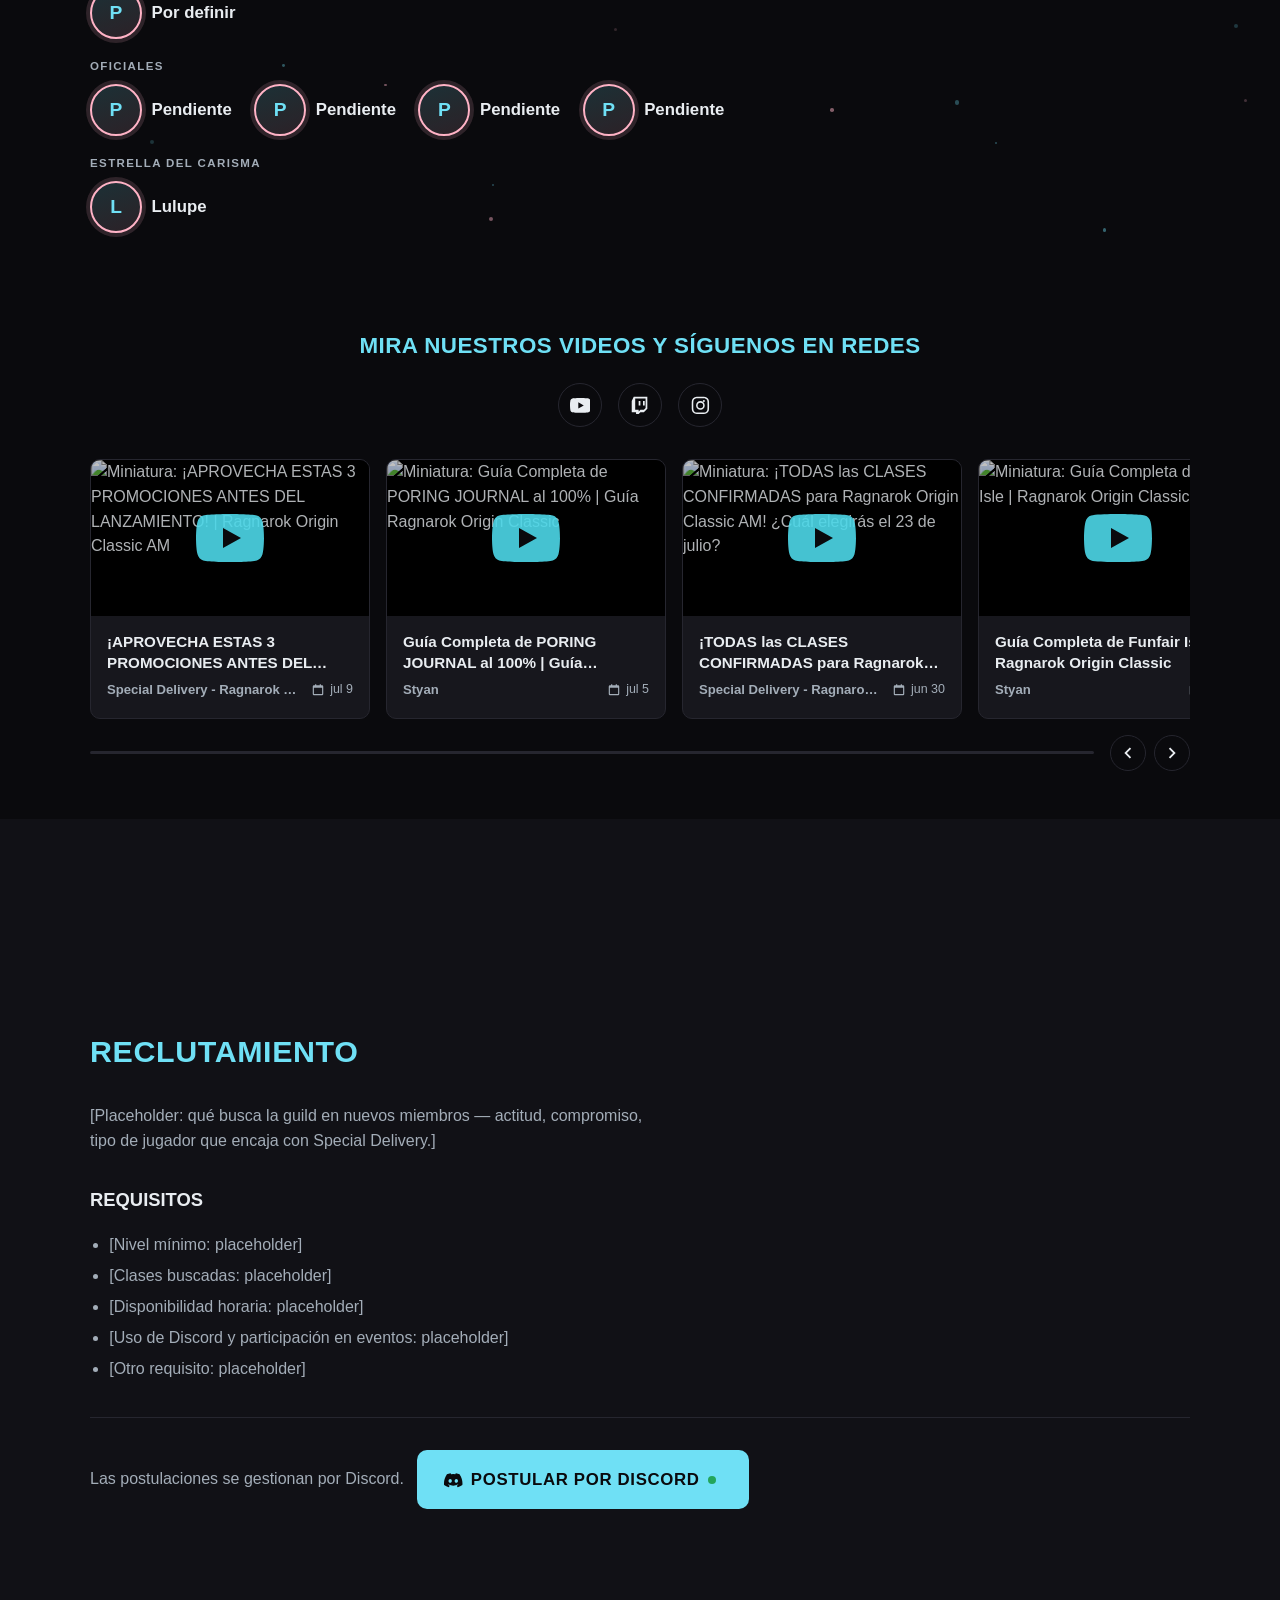
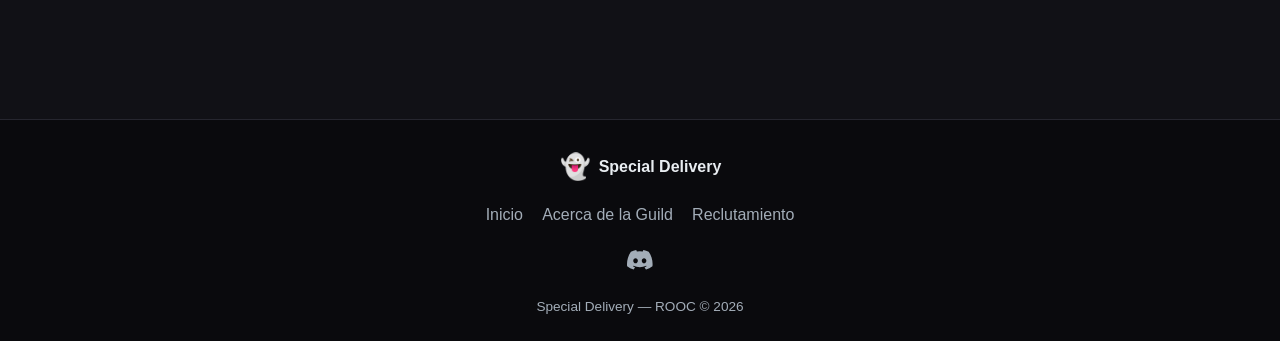
==== commit 79cf03a6: "Redesign video carousel as a multi-card rail with real videos - Carousel now shows several cards at " ====
--- a/index.html
+++ b/index.html
@@ -201,18 +201,24 @@
         </div>
 
         <!-- Carrusel de videos: se completa por JS (script.js) desde la lista
-             VIDEOS (hasta 10). Ver script.js para agregar/editar videos. -->
+             VIDEOS (hasta 10, se ven varias tarjetas a la vez con scroll
+             horizontal). Ver script.js para agregar/editar videos. -->
         <div class="carousel reveal" id="videoCarousel" aria-roledescription="carrusel" aria-label="Videos de la guild">
           <div class="carousel-track" id="carouselTrack"></div>
 
-          <button class="carousel-arrow carousel-arrow-prev" id="carouselPrev" aria-label="Video anterior">
-            <svg viewBox="0 0 24 24" aria-hidden="true" focusable="false"><path fill="currentColor" d="M15.41 7.41 14 6l-6 6 6 6 1.41-1.41L10.83 12z"/></svg>
-          </button>
-          <button class="carousel-arrow carousel-arrow-next" id="carouselNext" aria-label="Video siguiente">
-            <svg viewBox="0 0 24 24" aria-hidden="true" focusable="false"><path fill="currentColor" d="M8.59 16.59 10 18l6-6-6-6-1.41 1.41L13.17 12z"/></svg>
-          </button>
-
-          <div class="carousel-dots" id="carouselDots" role="tablist" aria-label="Seleccionar video"></div>
+          <div class="carousel-controls">
+            <div class="carousel-progress">
+              <div class="carousel-progress-bar" id="carouselProgressBar"></div>
+            </div>
+            <div class="carousel-arrows">
+              <button class="carousel-arrow" id="carouselPrev" aria-label="Video anterior">
+                <svg viewBox="0 0 24 24" aria-hidden="true" focusable="false"><path fill="currentColor" d="M15.41 7.41 14 6l-6 6 6 6 1.41-1.41L10.83 12z"/></svg>
+              </button>
+              <button class="carousel-arrow" id="carouselNext" aria-label="Video siguiente">
+                <svg viewBox="0 0 24 24" aria-hidden="true" focusable="false"><path fill="currentColor" d="M8.59 16.59 10 18l6-6-6-6-1.41 1.41L13.17 12z"/></svg>
+              </button>
+            </div>
+          </div>
         </div>
       </div>
     </section>
--- a/styles.css
+++ b/styles.css
@@ -458,25 +458,28 @@
   animation-delay: 0.3s, 0.9s;
 }
 
-/* ---------- Carrusel de videos ---------- */
+/* ---------- Carrusel de videos ----------
+   Tipo "rail": varias tarjetas visibles a la vez, scroll horizontal por
+   píxeles (no por porcentaje de slide completo) — ver script.js. */
 .carousel {
   position: relative;
   width: 100%;
-  max-width: 720px;
-  margin: 0 auto;
 }
 
 .carousel-track {
   display: flex;
+  gap: 1rem;
   overflow: hidden;
+  touch-action: pan-y;
+}
+
+.carousel-slide {
+  flex: 0 0 auto;
+  width: clamp(200px, 42vw, 280px);
   border-radius: var(--radius);
   border: 1px solid var(--color-border);
-  touch-action: pan-y;
-}
-
-.carousel-slide {
-  flex: 0 0 100%;
   background: var(--color-surface);
+  overflow: hidden;
 }
 
 /* Facade: miniatura + botón play. El iframe real solo se crea al hacer click (script.js) */
@@ -575,15 +578,42 @@
   display: block;
 }
 
+/* Fila de controles debajo del carrusel: barra de progreso + flechas */
+.carousel-controls {
+  display: flex;
+  align-items: center;
+  gap: 1rem;
+  margin-top: 1rem;
+}
+
+.carousel-progress {
+  flex: 1;
+  height: 3px;
+  border-radius: 999px;
+  background: var(--color-border);
+  overflow: hidden;
+}
+
+.carousel-progress-bar {
+  height: 100%;
+  width: 0%;
+  border-radius: 999px;
+  background: var(--color-primary);
+  transition: width 0.2s ease;
+}
+
+.carousel-arrows {
+  display: flex;
+  gap: 0.5rem;
+  flex: 0 0 auto;
+}
+
 .carousel-arrow {
-  position: absolute;
-  top: 50%;
-  transform: translateY(-50%);
   width: 36px;
   height: 36px;
   border-radius: 50%;
   border: 1px solid var(--color-border);
-  background: rgba(10, 10, 13, 0.75);
+  background: transparent;
   color: var(--color-text);
   display: flex;
   align-items: center;
@@ -597,45 +627,7 @@
   color: var(--color-primary);
   border-color: var(--color-primary);
   background: rgba(111, 224, 245, 0.12);
-  transform: translateY(-50%) scale(1.1);
-}
-
-.carousel-arrow-prev {
-  left: 8px;
-}
-
-.carousel-arrow-next {
-  right: 8px;
-}
-
-.carousel-dots {
-  display: flex;
-  justify-content: center;
-  gap: 0.5rem;
-  margin-top: 0.8rem;
-}
-
-.carousel-dot {
-  width: 9px;
-  height: 9px;
-  border-radius: 50%;
-  border: 1px solid var(--color-border);
-  background: var(--color-surface);
-  cursor: pointer;
-  padding: 0;
-  transition: transform 0.15s ease, background 0.15s ease, border-color 0.15s ease;
-}
-
-.carousel-dot:hover,
-.carousel-dot:focus-visible {
-  border-color: var(--color-primary);
-  transform: scale(1.3);
-}
-
-.carousel-dot.is-active {
-  background: var(--color-primary);
-  border-color: var(--color-primary);
-  transform: scale(1.2);
+  transform: scale(1.1);
 }
 
 /* ---------- Secciones genéricas ---------- */
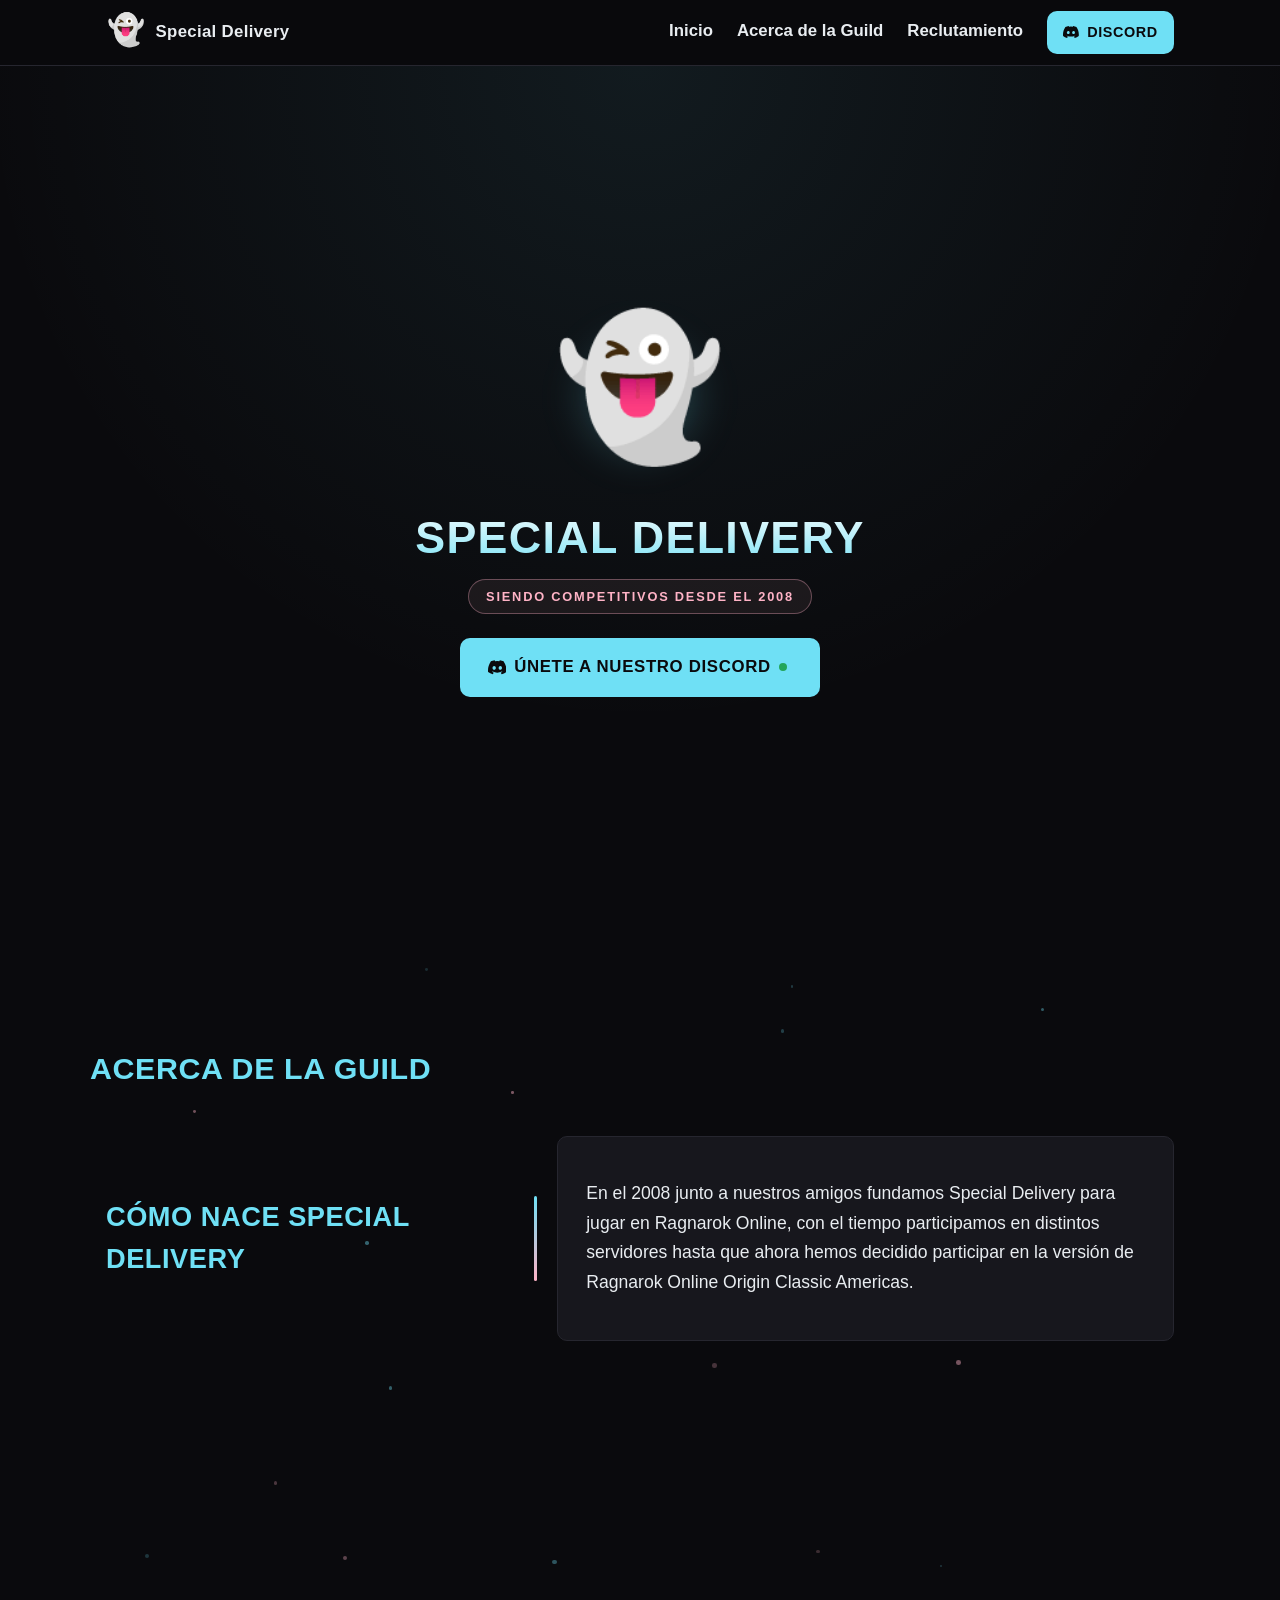
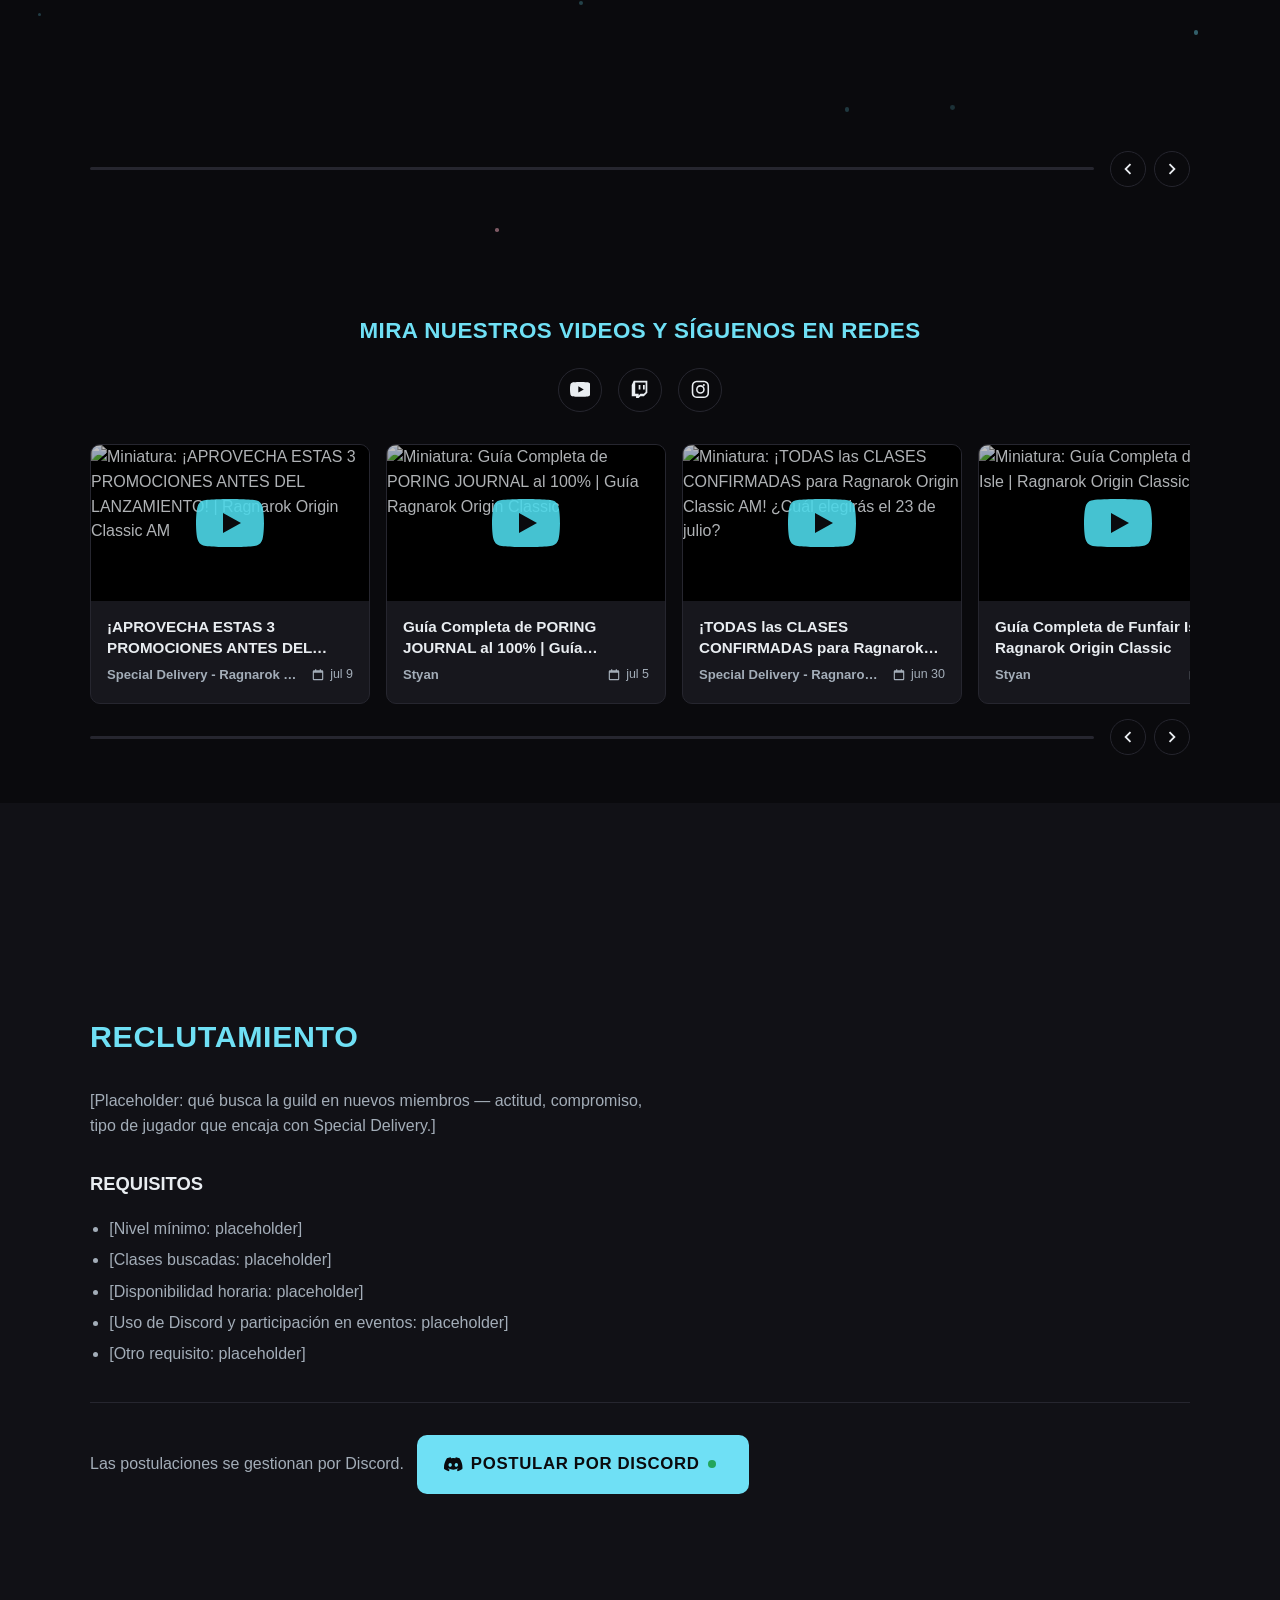
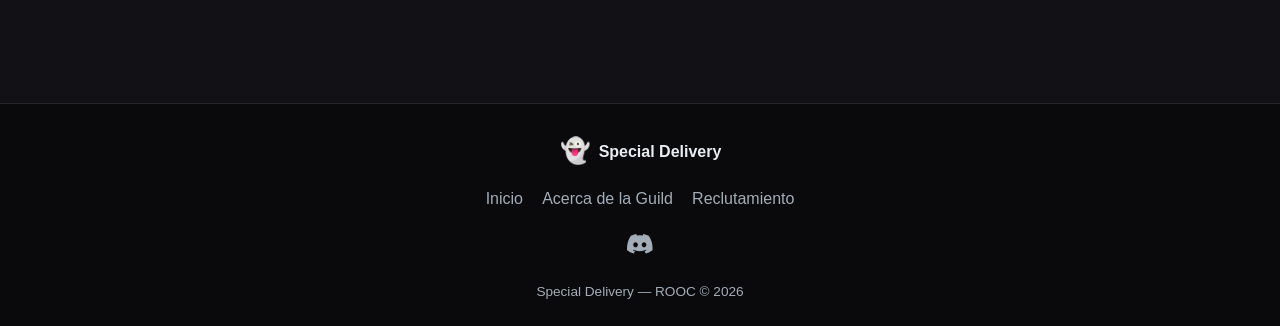
==== commit 0f056ac4: "Redesign "Acerca de la Guild" as scroll-jacking-free 2-panel rail Replaces the flat single-column la" ====
--- a/index.html
+++ b/index.html
@@ -93,79 +93,124 @@
       <div class="section-inner">
         <h2 class="section-title reveal">Acerca de la Guild</h2>
 
-        <h3 class="section-subtitle reveal reveal-slide-left">Cómo nace Special Delivery</h3>
-        <p class="section-text reveal">En el 2008 junto a nuestros amigos fundamos Special Delivery para jugar en Ragnarok Online, con el tiempo participamos en distintos servidores hasta que ahora hemos decidido participar en la versión de Ragnarok Online Origin Classic Americas.</p>
-
-        <h3 class="section-subtitle reveal reveal-slide-left">Liderazgo</h3>
-
-        <div class="org-chart">
-          <div class="org-tier org-tier-lead reveal">
-            <p class="org-role">Guild Leader</p>
-            <div class="org-people">
-              <div class="org-person">
-                <span class="org-avatar" aria-hidden="true">H</span>
-                <span class="org-name">Hunteriwi</span>
+        <!-- Rail de 2 paneles (mismo mecanismo que el carrusel de videos:
+             flechas + swipe + barra de progreso, sin depender del scroll de
+             la página). Cada panel: título a la izquierda, contenido en una
+             tarjeta a la derecha. El panel 2 revela su contenido recién
+             cuando se navega hasta ahí (ver data-reveal-on-rail en script.js),
+             para que el efecto de aparición se vea en el momento correcto. -->
+        <div class="rail" id="aboutRail" aria-roledescription="carrusel" aria-label="Historia y liderazgo de la guild">
+          <div class="rail-track" id="aboutRailTrack">
+
+            <!-- Panel 1: cómo nace la guild -->
+            <div class="rail-slide">
+              <div class="rail-col-title">
+                <h3 class="section-subtitle reveal reveal-slide-left">Cómo nace Special Delivery</h3>
+                <span class="rail-title-accent" aria-hidden="true"></span>
               </div>
-            </div>
+              <div class="rail-col-content">
+                <div class="rail-card">
+                  <p class="section-text reveal">En el 2008 junto a nuestros amigos fundamos Special Delivery para jugar en Ragnarok Online, con el tiempo participamos en distintos servidores hasta que ahora hemos decidido participar en la versión de Ragnarok Online Origin Classic Americas.</p>
+                </div>
+              </div>
+            </div>
+
+            <!-- Panel 2: liderazgo -->
+            <div class="rail-slide">
+              <div class="rail-col-title">
+                <h3 class="section-subtitle reveal reveal-slide-left" data-reveal-on-rail>Liderazgo</h3>
+                <span class="rail-title-accent" aria-hidden="true"></span>
+              </div>
+              <div class="rail-col-content">
+                <div class="rail-card">
+                  <div class="org-chart">
+                    <div class="org-tier org-tier-lead reveal" data-reveal-on-rail>
+                      <p class="org-role">Guild Leader</p>
+                      <div class="org-people">
+                        <div class="org-person">
+                          <span class="org-avatar" aria-hidden="true">H</span>
+                          <span class="org-name">Hunteriwi</span>
+                        </div>
+                      </div>
+                    </div>
+
+                    <div class="org-tier reveal" data-reveal-on-rail>
+                      <p class="org-role">Vice Guild Leader</p>
+                      <div class="org-people">
+                        <div class="org-person">
+                          <span class="org-avatar" aria-hidden="true">A</span>
+                          <span class="org-name">Ahead</span>
+                        </div>
+                        <div class="org-person">
+                          <span class="org-avatar" aria-hidden="true">G</span>
+                          <span class="org-name">Gotic</span>
+                        </div>
+                        <div class="org-person">
+                          <span class="org-avatar" aria-hidden="true">S</span>
+                          <span class="org-name">Styan</span>
+                        </div>
+                      </div>
+                    </div>
+
+                    <div class="org-tier reveal" data-reveal-on-rail>
+                      <p class="org-role">Comandante</p>
+                      <div class="org-people">
+                        <div class="org-person">
+                          <span class="org-avatar" aria-hidden="true">P</span>
+                          <span class="org-name">Por definir</span>
+                        </div>
+                      </div>
+                    </div>
+
+                    <div class="org-tier reveal" data-reveal-on-rail>
+                      <p class="org-role">Oficiales</p>
+                      <div class="org-people">
+                        <div class="org-person">
+                          <span class="org-avatar" aria-hidden="true">P</span>
+                          <span class="org-name">Pendiente</span>
+                        </div>
+                        <div class="org-person">
+                          <span class="org-avatar" aria-hidden="true">P</span>
+                          <span class="org-name">Pendiente</span>
+                        </div>
+                        <div class="org-person">
+                          <span class="org-avatar" aria-hidden="true">P</span>
+                          <span class="org-name">Pendiente</span>
+                        </div>
+                        <div class="org-person">
+                          <span class="org-avatar" aria-hidden="true">P</span>
+                          <span class="org-name">Pendiente</span>
+                        </div>
+                      </div>
+                    </div>
+
+                    <div class="org-tier reveal" data-reveal-on-rail>
+                      <p class="org-role">Estrella del Carisma</p>
+                      <div class="org-people">
+                        <div class="org-person">
+                          <span class="org-avatar" aria-hidden="true">L</span>
+                          <span class="org-name">Lulupe</span>
+                        </div>
+                      </div>
+                    </div>
+                  </div>
+                </div>
+              </div>
+            </div>
+
           </div>
 
-          <div class="org-tier reveal">
-            <p class="org-role">Vice Guild Leader</p>
-            <div class="org-people">
-              <div class="org-person">
-                <span class="org-avatar" aria-hidden="true">A</span>
-                <span class="org-name">Ahead</span>
-              </div>
-              <div class="org-person">
-                <span class="org-avatar" aria-hidden="true">G</span>
-                <span class="org-name">Gotic</span>
-              </div>
-              <div class="org-person">
-                <span class="org-avatar" aria-hidden="true">S</span>
-                <span class="org-name">Styan</span>
-              </div>
-            </div>
-          </div>
-
-          <div class="org-tier reveal">
-            <p class="org-role">Comandante</p>
-            <div class="org-people">
-              <div class="org-person">
-                <span class="org-avatar" aria-hidden="true">P</span>
-                <span class="org-name">Por definir</span>
-              </div>
-            </div>
-          </div>
-
-          <div class="org-tier reveal">
-            <p class="org-role">Oficiales</p>
-            <div class="org-people">
-              <div class="org-person">
-                <span class="org-avatar" aria-hidden="true">P</span>
-                <span class="org-name">Pendiente</span>
-              </div>
-              <div class="org-person">
-                <span class="org-avatar" aria-hidden="true">P</span>
-                <span class="org-name">Pendiente</span>
-              </div>
-              <div class="org-person">
-                <span class="org-avatar" aria-hidden="true">P</span>
-                <span class="org-name">Pendiente</span>
-              </div>
-              <div class="org-person">
-                <span class="org-avatar" aria-hidden="true">P</span>
-                <span class="org-name">Pendiente</span>
-              </div>
-            </div>
-          </div>
-
-          <div class="org-tier reveal">
-            <p class="org-role">Estrella del Carisma</p>
-            <div class="org-people">
-              <div class="org-person">
-                <span class="org-avatar" aria-hidden="true">L</span>
-                <span class="org-name">Lulupe</span>
-              </div>
+          <div class="carousel-controls">
+            <div class="carousel-progress">
+              <div class="carousel-progress-bar" id="aboutRailProgressBar"></div>
+            </div>
+            <div class="carousel-arrows">
+              <button class="carousel-arrow" id="aboutRailPrev" aria-label="Panel anterior">
+                <svg viewBox="0 0 24 24" aria-hidden="true" focusable="false"><path fill="currentColor" d="M15.41 7.41 14 6l-6 6 6 6 1.41-1.41L10.83 12z"/></svg>
+              </button>
+              <button class="carousel-arrow" id="aboutRailNext" aria-label="Panel siguiente">
+                <svg viewBox="0 0 24 24" aria-hidden="true" focusable="false"><path fill="currentColor" d="M8.59 16.59 10 18l6-6-6-6-1.41 1.41L13.17 12z"/></svg>
+              </button>
             </div>
           </div>
         </div>
--- a/styles.css
+++ b/styles.css
@@ -722,28 +722,67 @@
   z-index: 1;
 }
 
-/* ---------- Acerca de la Guild: subtítulos, texto y organigrama ----------
-   Reveal normal (scroll-reveal con IntersectionObserver, ver script.js),
-   sin scroll-jacking: mucho más robusto entre navegadores/dispositivos. */
+/* ---------- Acerca de la Guild: rail de 2 paneles ----------
+   Mismo mecanismo que el carrusel de videos (barra de progreso + flechas +
+   swipe, ver script.js), sin scroll-jacking de la página: mucho más
+   robusto entre navegadores/dispositivos. Cada panel: título a la
+   izquierda, contenido en una tarjeta a la derecha. */
+.rail {
+  position: relative;
+  margin-top: 1.5rem;
+}
+
+.rail-track {
+  display: flex;
+  overflow: hidden;
+}
+
+.rail-slide {
+  flex: 0 0 100%;
+  display: grid;
+  grid-template-columns: 1fr;
+  align-items: center;
+  /* Sin esto, cuando un panel es más bajo que el más alto del rail (que
+     fuerza la altura de todos, ver .rail-track), el espacio sobrante se
+     reparte como gap extra en vez de quedar simplemente debajo. */
+  align-content: start;
+  gap: 1.5rem;
+  padding: 0.5rem 0.25rem;
+}
+
+.rail-col-title {
+  position: relative;
+}
+
+.rail-title-accent {
+  display: none;
+}
+
+.rail-card {
+  background: var(--color-surface);
+  border: 1px solid var(--color-border);
+  border-radius: var(--radius);
+  padding: 1.5rem 1.75rem;
+}
+
 .section-subtitle {
   color: var(--color-primary);
   font-size: 1.7rem;
   letter-spacing: 0.02em;
   text-transform: uppercase;
   text-align: left;
-  margin: 2rem 0 1.2rem;
-}
-
-.section-inner > .section-subtitle:first-child {
-  margin-top: 0;
+  margin: 0;
 }
 
 .section-text {
   font-size: 1.1rem;
   line-height: 1.7;
   color: var(--color-text);
-  max-width: 65ch;
   text-align: left;
+}
+
+.rail-card .section-text {
+  transition-delay: 0.15s;
 }
 
 /* Variante de .reveal: entra deslizándose desde la derecha en vez de subir */
@@ -760,14 +799,15 @@
   display: flex;
   flex-direction: column;
   gap: 1.2rem;
-  margin-top: 0.5rem;
-}
-
-/* Efecto cascada: cada cargo aparece un poco después que el anterior */
-.org-tier.reveal:nth-child(2) { transition-delay: 0.08s; }
-.org-tier.reveal:nth-child(3) { transition-delay: 0.16s; }
-.org-tier.reveal:nth-child(4) { transition-delay: 0.24s; }
-.org-tier.reveal:nth-child(5) { transition-delay: 0.32s; }
+}
+
+/* Efecto cascada: el título del panel aparece primero, después cada cargo
+   uno después del otro (ver data-reveal-on-rail en script.js) */
+.org-tier.reveal:nth-child(1) { transition-delay: 0.15s; }
+.org-tier.reveal:nth-child(2) { transition-delay: 0.25s; }
+.org-tier.reveal:nth-child(3) { transition-delay: 0.35s; }
+.org-tier.reveal:nth-child(4) { transition-delay: 0.45s; }
+.org-tier.reveal:nth-child(5) { transition-delay: 0.55s; }
 
 .org-tier {
   display: flex;
@@ -992,6 +1032,23 @@
     flex-direction: row;
     align-items: center;
   }
+
+  .rail-slide {
+    grid-template-columns: 0.8fr 1.2fr;
+    gap: 2.5rem;
+    padding: 1rem;
+  }
+
+  .rail-title-accent {
+    display: block;
+    position: absolute;
+    top: 0;
+    bottom: 0;
+    right: -1.25rem;
+    width: 3px;
+    border-radius: 999px;
+    background: linear-gradient(180deg, var(--color-primary), var(--color-secondary));
+  }
 }
 
 @media (min-width: 960px) {
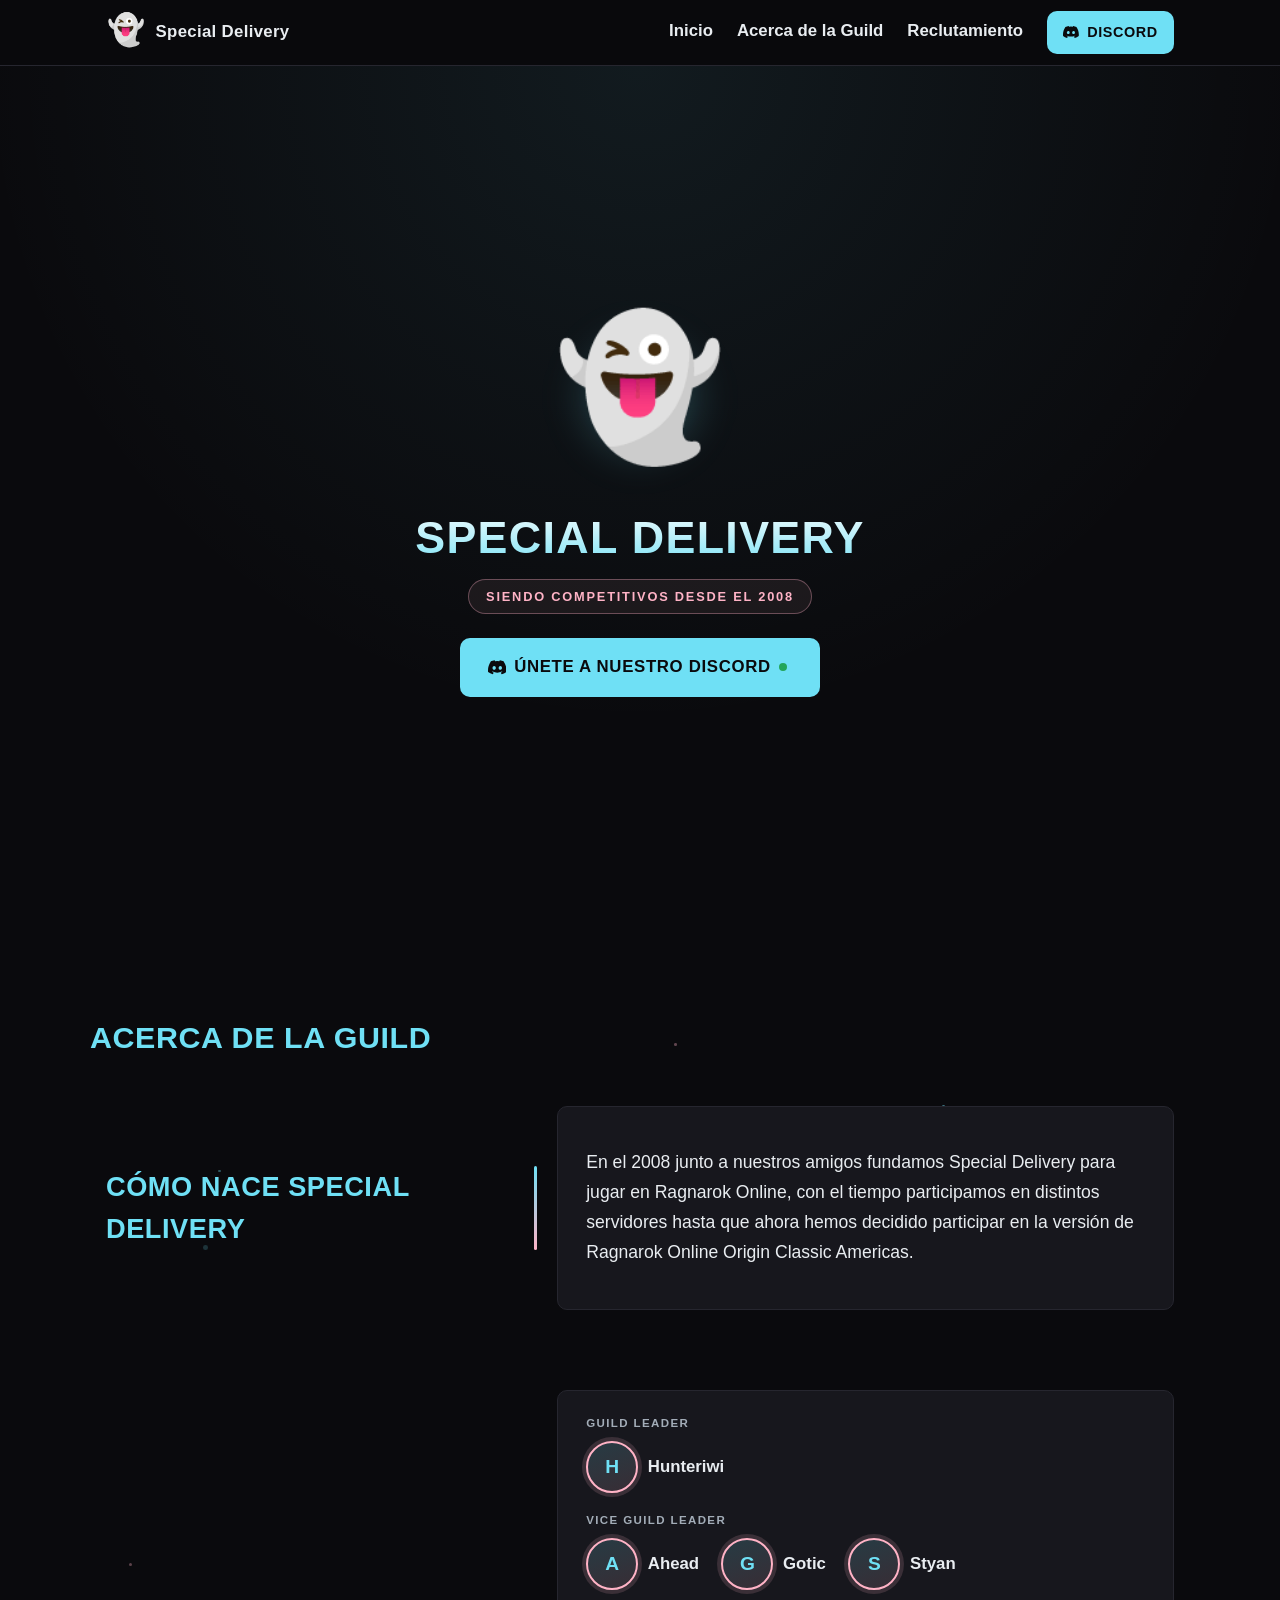
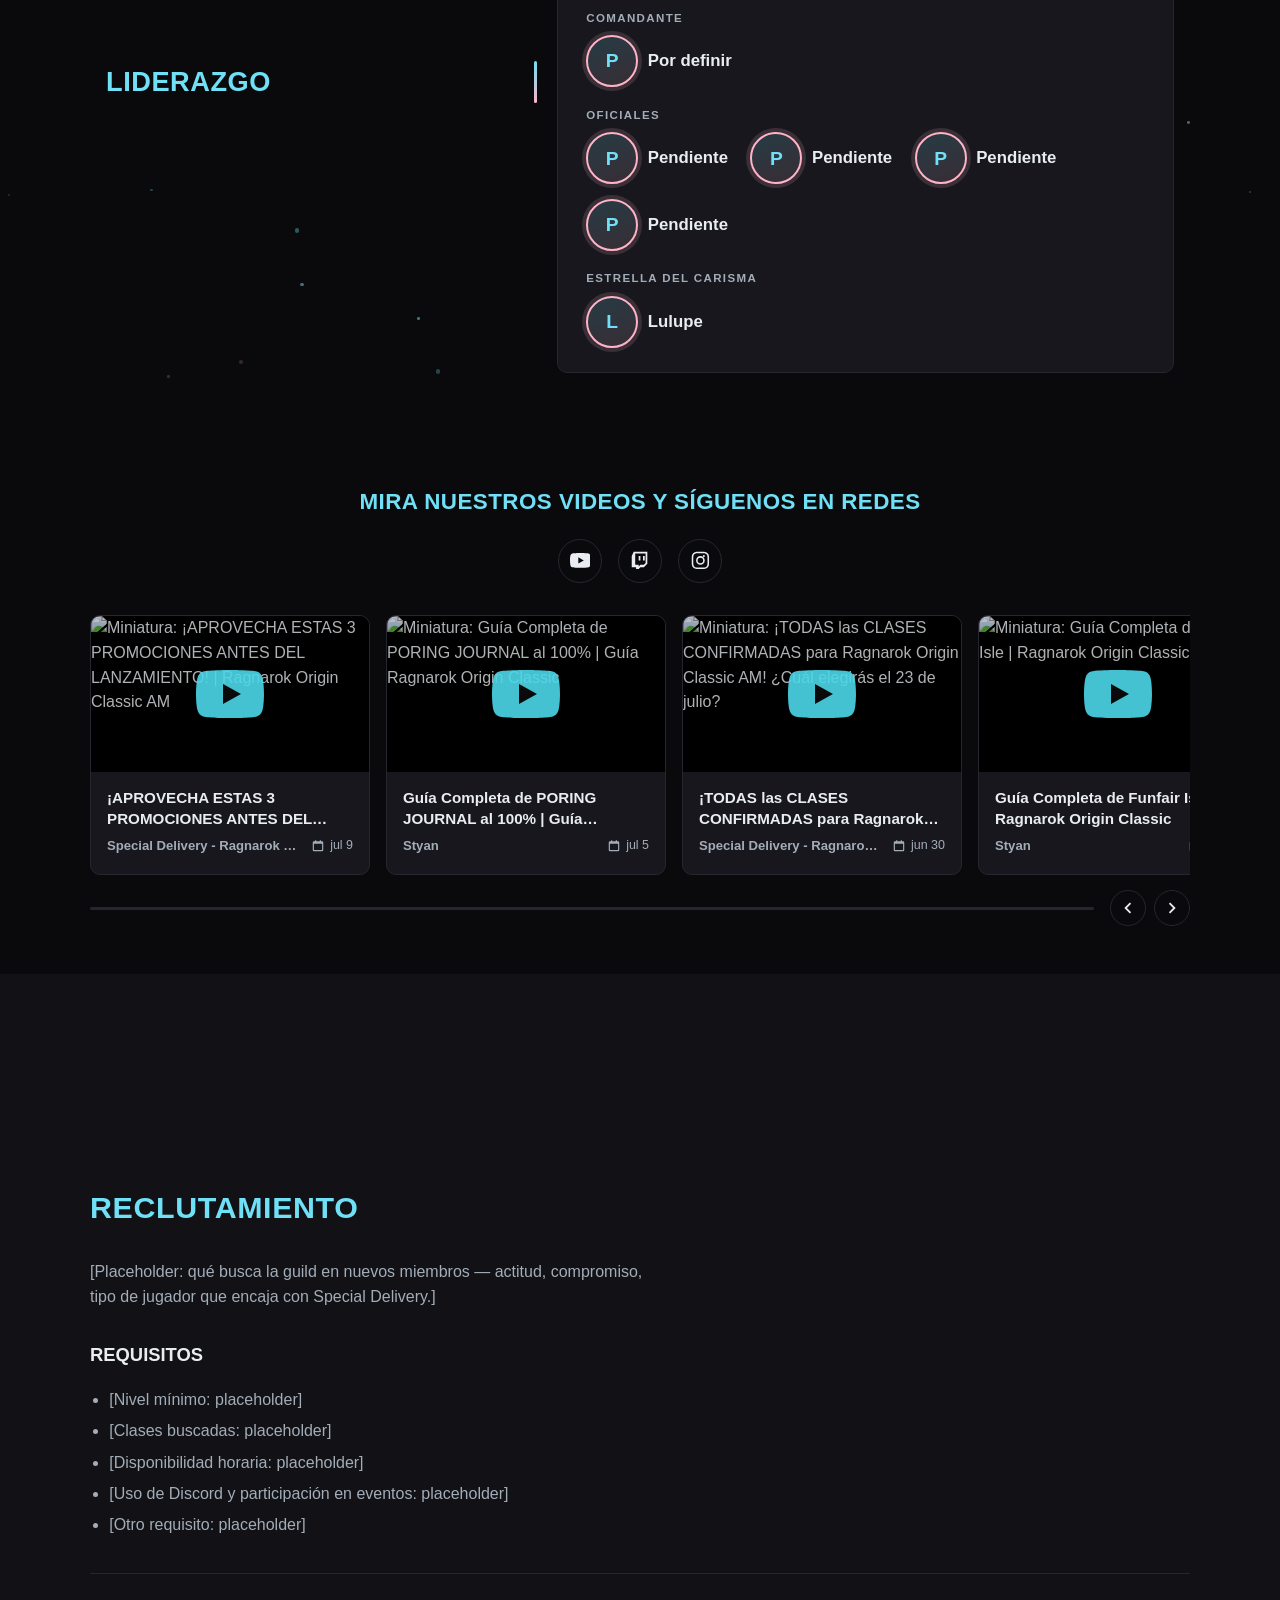
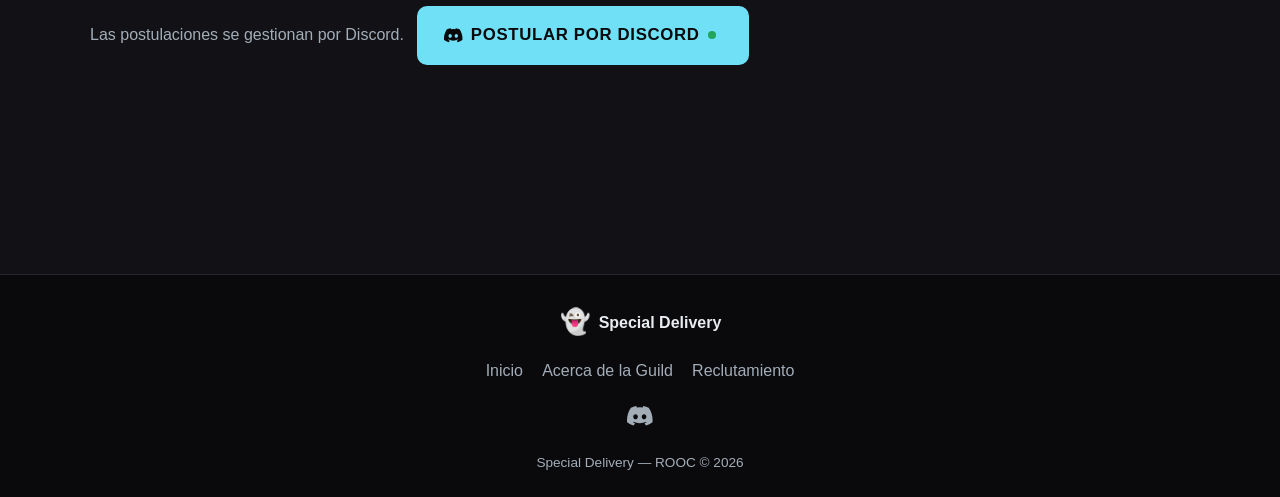
==== commit 16784c32: "Replace button/swipe rail with reversible scroll-reveal in Acerca de la Guild No more carousel contr" ====
--- a/index.html
+++ b/index.html
@@ -93,124 +93,102 @@
       <div class="section-inner">
         <h2 class="section-title reveal">Acerca de la Guild</h2>
 
-        <!-- Rail de 2 paneles (mismo mecanismo que el carrusel de videos:
-             flechas + swipe + barra de progreso, sin depender del scroll de
-             la página). Cada panel: título a la izquierda, contenido en una
-             tarjeta a la derecha. El panel 2 revela su contenido recién
-             cuando se navega hasta ahí (ver data-reveal-on-rail en script.js),
-             para que el efecto de aparición se vea en el momento correcto. -->
-        <div class="rail" id="aboutRail" aria-roledescription="carrusel" aria-label="Historia y liderazgo de la guild">
-          <div class="rail-track" id="aboutRailTrack">
-
-            <!-- Panel 1: cómo nace la guild -->
-            <div class="rail-slide">
-              <div class="rail-col-title">
-                <h3 class="section-subtitle reveal reveal-slide-left">Cómo nace Special Delivery</h3>
-                <span class="rail-title-accent" aria-hidden="true"></span>
+        <!-- Scroll-reveal reversible (no scroll-jacking, no sticky): cada
+             bloque aparece al bajar y vuelve a ocultarse si se sube de
+             nuevo (ver .reveal-scroll en script.js/styles.css). Sin
+             botones ni swipe — la navegación es el scroll normal de la
+             página. Título a la izquierda, contenido en una tarjeta a la
+             derecha en pantallas grandes; apilado en mobile. -->
+        <div class="info-block">
+          <div class="info-block-title">
+            <h3 class="section-subtitle reveal-scroll reveal-slide-left">Cómo nace Special Delivery</h3>
+            <span class="info-block-accent" aria-hidden="true"></span>
+          </div>
+          <div class="info-block-content">
+            <div class="info-card">
+              <p class="section-text reveal-scroll">En el 2008 junto a nuestros amigos fundamos Special Delivery para jugar en Ragnarok Online, con el tiempo participamos en distintos servidores hasta que ahora hemos decidido participar en la versión de Ragnarok Online Origin Classic Americas.</p>
+            </div>
+          </div>
+        </div>
+
+        <div class="info-block">
+          <div class="info-block-title">
+            <h3 class="section-subtitle reveal-scroll reveal-slide-left">Liderazgo</h3>
+            <span class="info-block-accent" aria-hidden="true"></span>
+          </div>
+          <div class="info-block-content">
+            <div class="info-card">
+              <div class="org-chart">
+                <div class="org-tier org-tier-lead reveal-scroll">
+                  <p class="org-role">Guild Leader</p>
+                  <div class="org-people">
+                    <div class="org-person">
+                      <span class="org-avatar" aria-hidden="true">H</span>
+                      <span class="org-name">Hunteriwi</span>
+                    </div>
+                  </div>
+                </div>
+
+                <div class="org-tier reveal-scroll">
+                  <p class="org-role">Vice Guild Leader</p>
+                  <div class="org-people">
+                    <div class="org-person">
+                      <span class="org-avatar" aria-hidden="true">A</span>
+                      <span class="org-name">Ahead</span>
+                    </div>
+                    <div class="org-person">
+                      <span class="org-avatar" aria-hidden="true">G</span>
+                      <span class="org-name">Gotic</span>
+                    </div>
+                    <div class="org-person">
+                      <span class="org-avatar" aria-hidden="true">S</span>
+                      <span class="org-name">Styan</span>
+                    </div>
+                  </div>
+                </div>
+
+                <div class="org-tier reveal-scroll">
+                  <p class="org-role">Comandante</p>
+                  <div class="org-people">
+                    <div class="org-person">
+                      <span class="org-avatar" aria-hidden="true">P</span>
+                      <span class="org-name">Por definir</span>
+                    </div>
+                  </div>
+                </div>
+
+                <div class="org-tier reveal-scroll">
+                  <p class="org-role">Oficiales</p>
+                  <div class="org-people">
+                    <div class="org-person">
+                      <span class="org-avatar" aria-hidden="true">P</span>
+                      <span class="org-name">Pendiente</span>
+                    </div>
+                    <div class="org-person">
+                      <span class="org-avatar" aria-hidden="true">P</span>
+                      <span class="org-name">Pendiente</span>
+                    </div>
+                    <div class="org-person">
+                      <span class="org-avatar" aria-hidden="true">P</span>
+                      <span class="org-name">Pendiente</span>
+                    </div>
+                    <div class="org-person">
+                      <span class="org-avatar" aria-hidden="true">P</span>
+                      <span class="org-name">Pendiente</span>
+                    </div>
+                  </div>
+                </div>
+
+                <div class="org-tier reveal-scroll">
+                  <p class="org-role">Estrella del Carisma</p>
+                  <div class="org-people">
+                    <div class="org-person">
+                      <span class="org-avatar" aria-hidden="true">L</span>
+                      <span class="org-name">Lulupe</span>
+                    </div>
+                  </div>
+                </div>
               </div>
-              <div class="rail-col-content">
-                <div class="rail-card">
-                  <p class="section-text reveal">En el 2008 junto a nuestros amigos fundamos Special Delivery para jugar en Ragnarok Online, con el tiempo participamos en distintos servidores hasta que ahora hemos decidido participar en la versión de Ragnarok Online Origin Classic Americas.</p>
-                </div>
-              </div>
-            </div>
-
-            <!-- Panel 2: liderazgo -->
-            <div class="rail-slide">
-              <div class="rail-col-title">
-                <h3 class="section-subtitle reveal reveal-slide-left" data-reveal-on-rail>Liderazgo</h3>
-                <span class="rail-title-accent" aria-hidden="true"></span>
-              </div>
-              <div class="rail-col-content">
-                <div class="rail-card">
-                  <div class="org-chart">
-                    <div class="org-tier org-tier-lead reveal" data-reveal-on-rail>
-                      <p class="org-role">Guild Leader</p>
-                      <div class="org-people">
-                        <div class="org-person">
-                          <span class="org-avatar" aria-hidden="true">H</span>
-                          <span class="org-name">Hunteriwi</span>
-                        </div>
-                      </div>
-                    </div>
-
-                    <div class="org-tier reveal" data-reveal-on-rail>
-                      <p class="org-role">Vice Guild Leader</p>
-                      <div class="org-people">
-                        <div class="org-person">
-                          <span class="org-avatar" aria-hidden="true">A</span>
-                          <span class="org-name">Ahead</span>
-                        </div>
-                        <div class="org-person">
-                          <span class="org-avatar" aria-hidden="true">G</span>
-                          <span class="org-name">Gotic</span>
-                        </div>
-                        <div class="org-person">
-                          <span class="org-avatar" aria-hidden="true">S</span>
-                          <span class="org-name">Styan</span>
-                        </div>
-                      </div>
-                    </div>
-
-                    <div class="org-tier reveal" data-reveal-on-rail>
-                      <p class="org-role">Comandante</p>
-                      <div class="org-people">
-                        <div class="org-person">
-                          <span class="org-avatar" aria-hidden="true">P</span>
-                          <span class="org-name">Por definir</span>
-                        </div>
-                      </div>
-                    </div>
-
-                    <div class="org-tier reveal" data-reveal-on-rail>
-                      <p class="org-role">Oficiales</p>
-                      <div class="org-people">
-                        <div class="org-person">
-                          <span class="org-avatar" aria-hidden="true">P</span>
-                          <span class="org-name">Pendiente</span>
-                        </div>
-                        <div class="org-person">
-                          <span class="org-avatar" aria-hidden="true">P</span>
-                          <span class="org-name">Pendiente</span>
-                        </div>
-                        <div class="org-person">
-                          <span class="org-avatar" aria-hidden="true">P</span>
-                          <span class="org-name">Pendiente</span>
-                        </div>
-                        <div class="org-person">
-                          <span class="org-avatar" aria-hidden="true">P</span>
-                          <span class="org-name">Pendiente</span>
-                        </div>
-                      </div>
-                    </div>
-
-                    <div class="org-tier reveal" data-reveal-on-rail>
-                      <p class="org-role">Estrella del Carisma</p>
-                      <div class="org-people">
-                        <div class="org-person">
-                          <span class="org-avatar" aria-hidden="true">L</span>
-                          <span class="org-name">Lulupe</span>
-                        </div>
-                      </div>
-                    </div>
-                  </div>
-                </div>
-              </div>
-            </div>
-
-          </div>
-
-          <div class="carousel-controls">
-            <div class="carousel-progress">
-              <div class="carousel-progress-bar" id="aboutRailProgressBar"></div>
-            </div>
-            <div class="carousel-arrows">
-              <button class="carousel-arrow" id="aboutRailPrev" aria-label="Panel anterior">
-                <svg viewBox="0 0 24 24" aria-hidden="true" focusable="false"><path fill="currentColor" d="M15.41 7.41 14 6l-6 6 6 6 1.41-1.41L10.83 12z"/></svg>
-              </button>
-              <button class="carousel-arrow" id="aboutRailNext" aria-label="Panel siguiente">
-                <svg viewBox="0 0 24 24" aria-hidden="true" focusable="false"><path fill="currentColor" d="M8.59 16.59 10 18l6-6-6-6-1.41 1.41L13.17 12z"/></svg>
-              </button>
             </div>
           </div>
         </div>
--- a/styles.css
+++ b/styles.css
@@ -81,14 +81,19 @@
 }
 
 /* Scroll-reveal: oculto hasta que script.js le agrega .is-visible al entrar en viewport.
-   El <noscript> en el <head> asegura que sin JS el contenido siga siendo visible. */
-.reveal {
+   El <noscript> en el <head> asegura que sin JS el contenido siga siendo visible.
+   .reveal-scroll es la variante reversible: se oculta de nuevo si se sale
+   del viewport (usada en "Acerca de la Guild"), en vez de revelarse una
+   sola vez y quedar fija como .reveal. */
+.reveal,
+.reveal-scroll {
   opacity: 0;
   transform: translateY(24px);
   transition: opacity 0.6s ease, transform 0.6s ease;
 }
 
-.reveal.is-visible {
+.reveal.is-visible,
+.reveal-scroll.is-visible {
   opacity: 1;
   transform: none;
 }
@@ -722,43 +727,32 @@
   z-index: 1;
 }
 
-/* ---------- Acerca de la Guild: rail de 2 paneles ----------
-   Mismo mecanismo que el carrusel de videos (barra de progreso + flechas +
-   swipe, ver script.js), sin scroll-jacking de la página: mucho más
-   robusto entre navegadores/dispositivos. Cada panel: título a la
-   izquierda, contenido en una tarjeta a la derecha. */
-.rail {
-  position: relative;
-  margin-top: 1.5rem;
-}
-
-.rail-track {
-  display: flex;
-  overflow: hidden;
-}
-
-.rail-slide {
-  flex: 0 0 100%;
+/* ---------- Acerca de la Guild: bloques de historia y liderazgo ----------
+   Apilados en flujo normal del documento (sin scroll-jacking, sin sticky):
+   cada uno revela su contenido con scroll-reveal reversible a medida que
+   entra/sale del viewport (.reveal-scroll, ver script.js). Título a la
+   izquierda, contenido en una tarjeta a la derecha en pantallas grandes. */
+.info-block {
   display: grid;
   grid-template-columns: 1fr;
   align-items: center;
-  /* Sin esto, cuando un panel es más bajo que el más alto del rail (que
-     fuerza la altura de todos, ver .rail-track), el espacio sobrante se
-     reparte como gap extra en vez de quedar simplemente debajo. */
-  align-content: start;
   gap: 1.5rem;
   padding: 0.5rem 0.25rem;
 }
 
-.rail-col-title {
+.info-block + .info-block {
+  margin-top: 3rem;
+}
+
+.info-block-title {
   position: relative;
 }
 
-.rail-title-accent {
+.info-block-accent {
   display: none;
 }
 
-.rail-card {
+.info-card {
   background: var(--color-surface);
   border: 1px solid var(--color-border);
   border-radius: var(--radius);
@@ -781,16 +775,17 @@
   text-align: left;
 }
 
-.rail-card .section-text {
+.info-card .section-text {
   transition-delay: 0.15s;
 }
 
-/* Variante de .reveal: entra deslizándose desde la derecha en vez de subir */
-.reveal.reveal-slide-left {
+/* Variante de .reveal / .reveal-scroll: entra deslizándose desde la
+   derecha en vez de subir */
+.reveal-slide-left {
   transform: translateX(70px);
 }
 
-.reveal.reveal-slide-left.is-visible {
+.reveal-slide-left.is-visible {
   transform: none;
 }
 
@@ -801,13 +796,13 @@
   gap: 1.2rem;
 }
 
-/* Efecto cascada: el título del panel aparece primero, después cada cargo
-   uno después del otro (ver data-reveal-on-rail en script.js) */
-.org-tier.reveal:nth-child(1) { transition-delay: 0.15s; }
-.org-tier.reveal:nth-child(2) { transition-delay: 0.25s; }
-.org-tier.reveal:nth-child(3) { transition-delay: 0.35s; }
-.org-tier.reveal:nth-child(4) { transition-delay: 0.45s; }
-.org-tier.reveal:nth-child(5) { transition-delay: 0.55s; }
+/* Efecto cascada: el título del bloque aparece primero, después cada cargo
+   uno después del otro */
+.org-tier.reveal-scroll:nth-child(1) { transition-delay: 0.15s; }
+.org-tier.reveal-scroll:nth-child(2) { transition-delay: 0.25s; }
+.org-tier.reveal-scroll:nth-child(3) { transition-delay: 0.35s; }
+.org-tier.reveal-scroll:nth-child(4) { transition-delay: 0.45s; }
+.org-tier.reveal-scroll:nth-child(5) { transition-delay: 0.55s; }
 
 .org-tier {
   display: flex;
@@ -1033,13 +1028,13 @@
     align-items: center;
   }
 
-  .rail-slide {
+  .info-block {
     grid-template-columns: 0.8fr 1.2fr;
     gap: 2.5rem;
     padding: 1rem;
   }
 
-  .rail-title-accent {
+  .info-block-accent {
     display: block;
     position: absolute;
     top: 0;
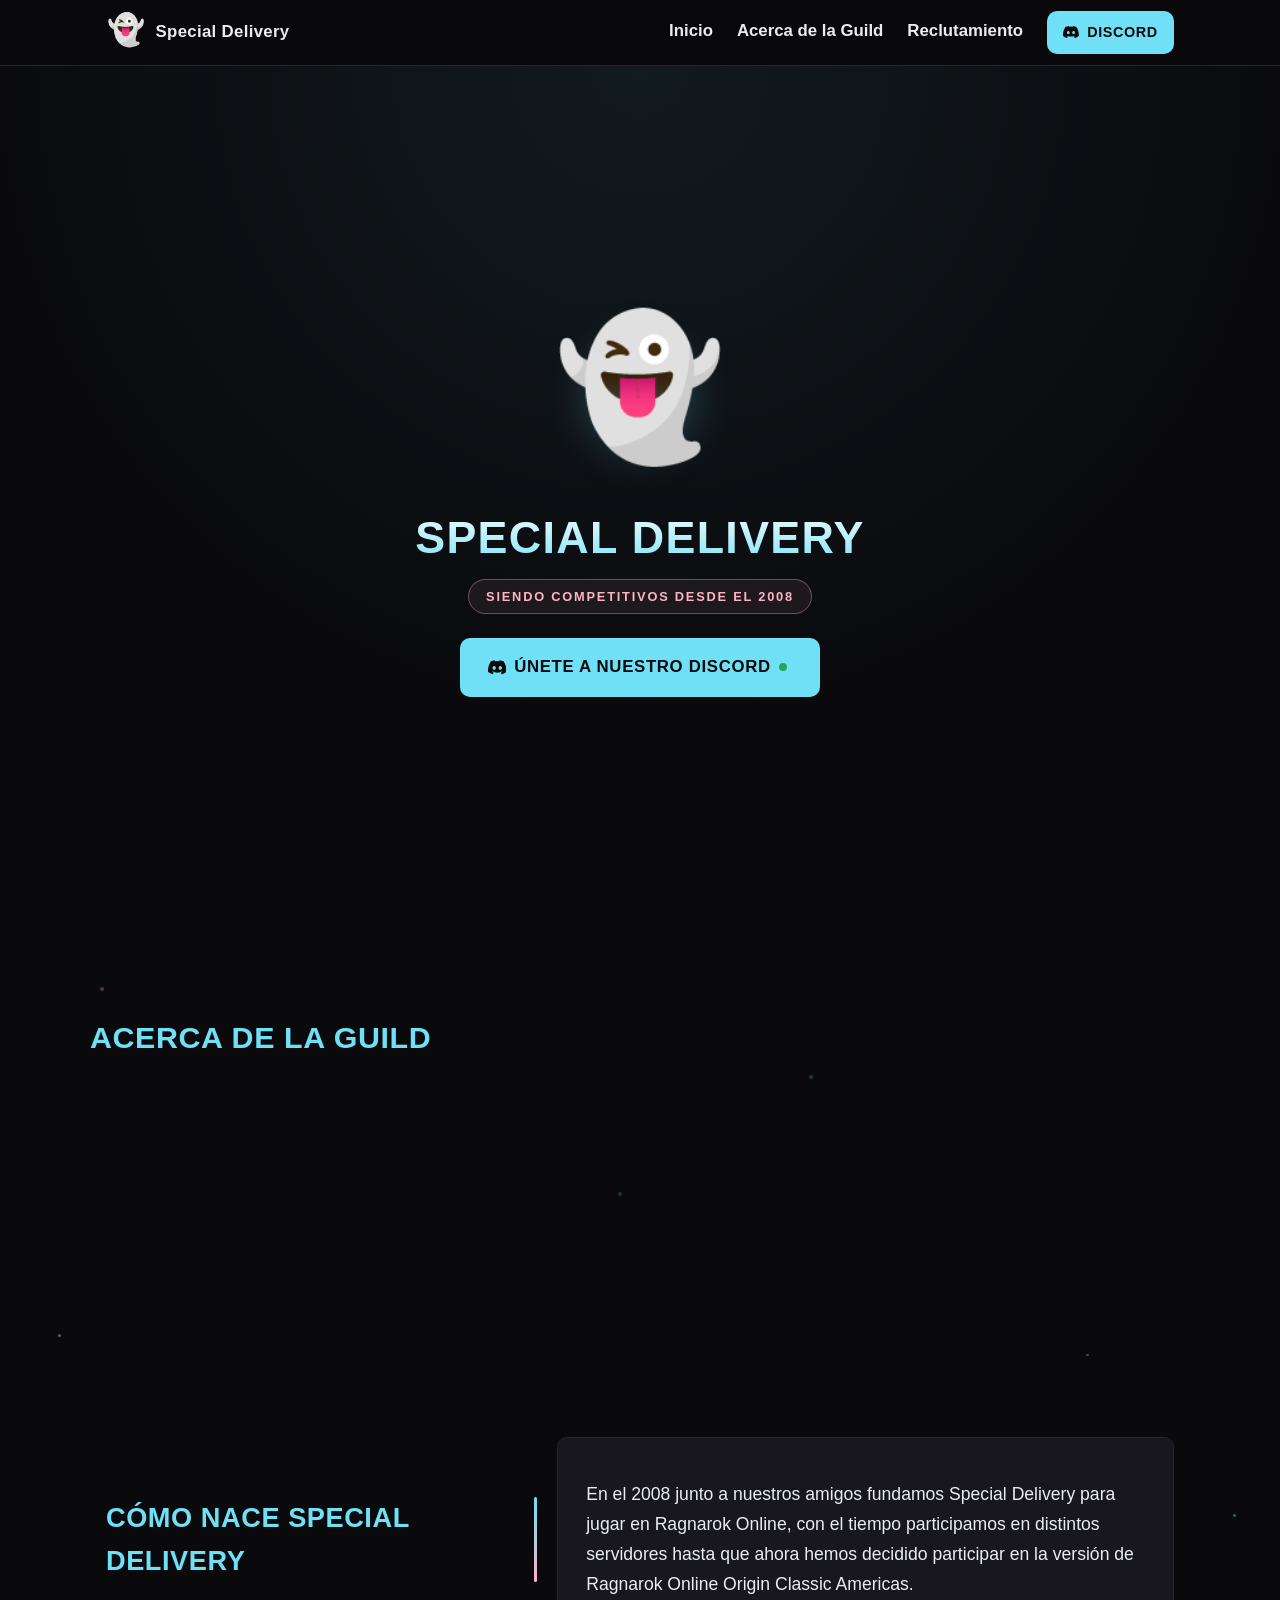
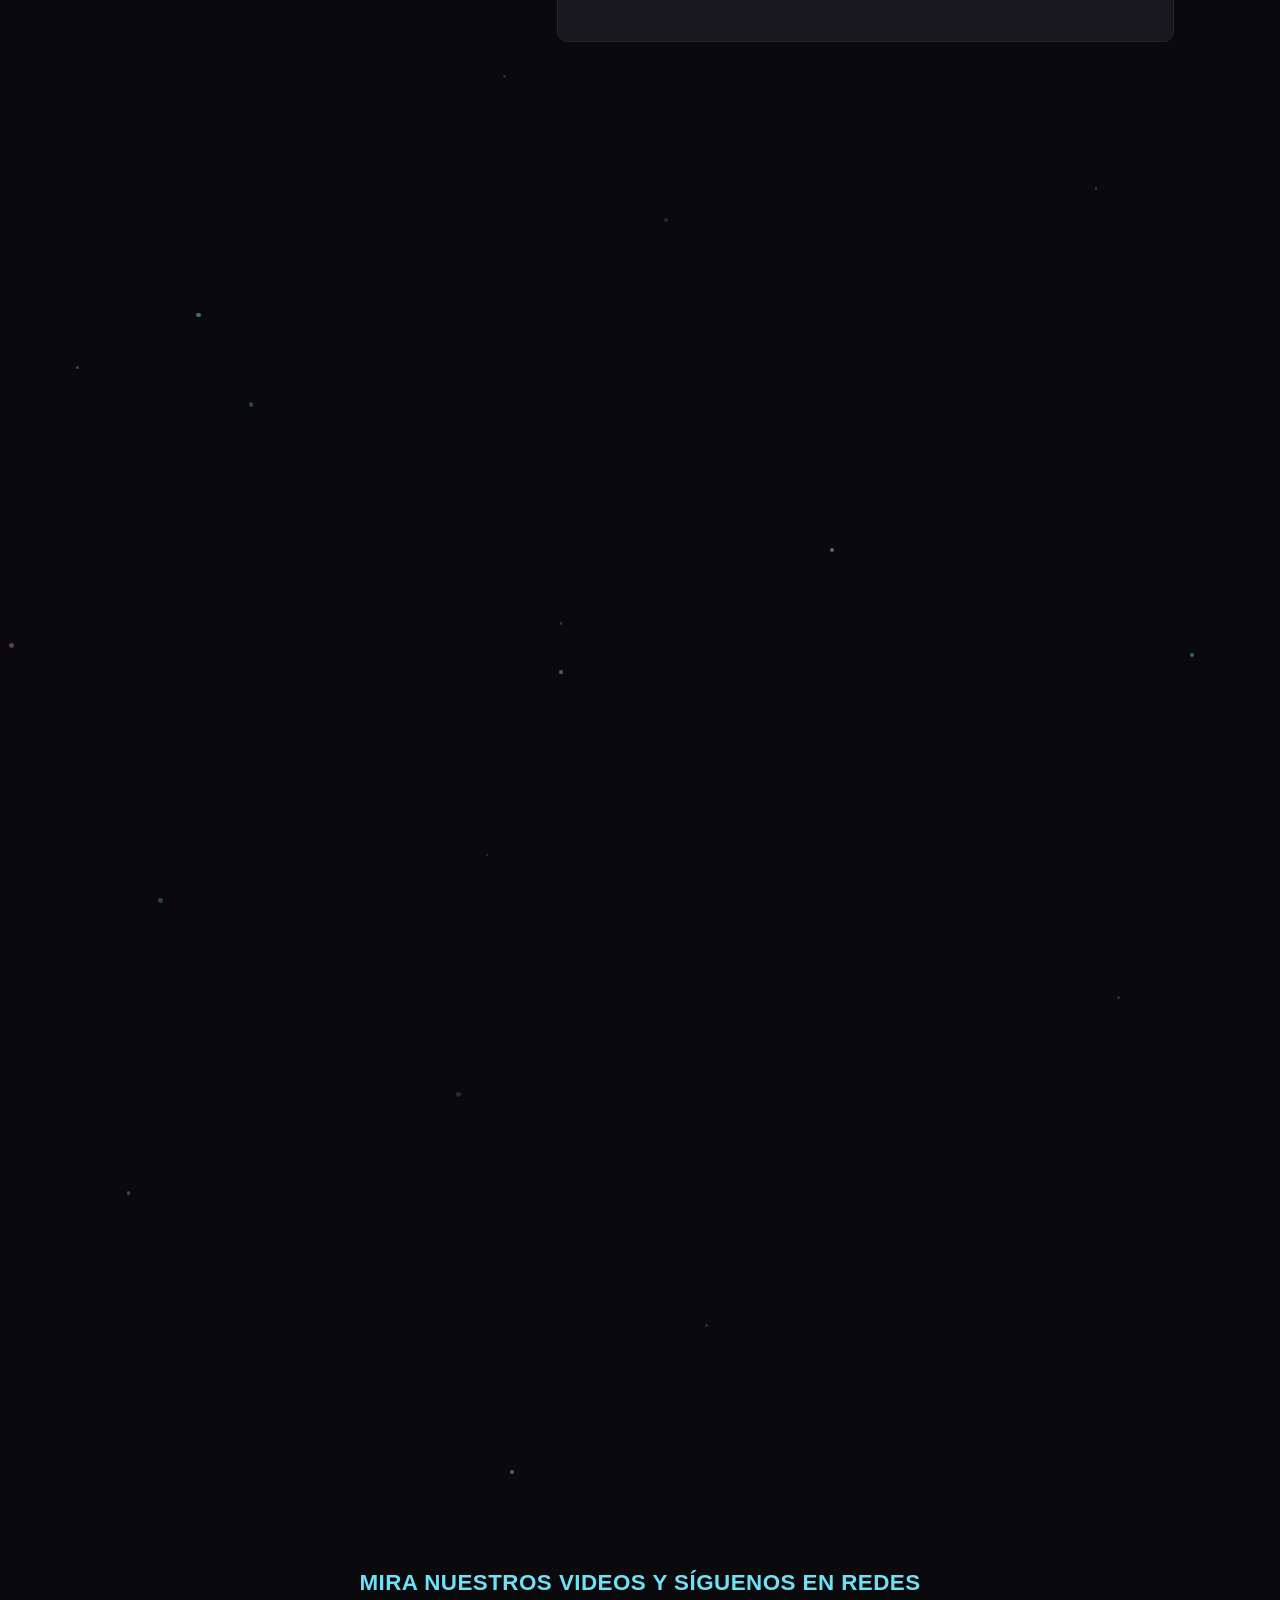
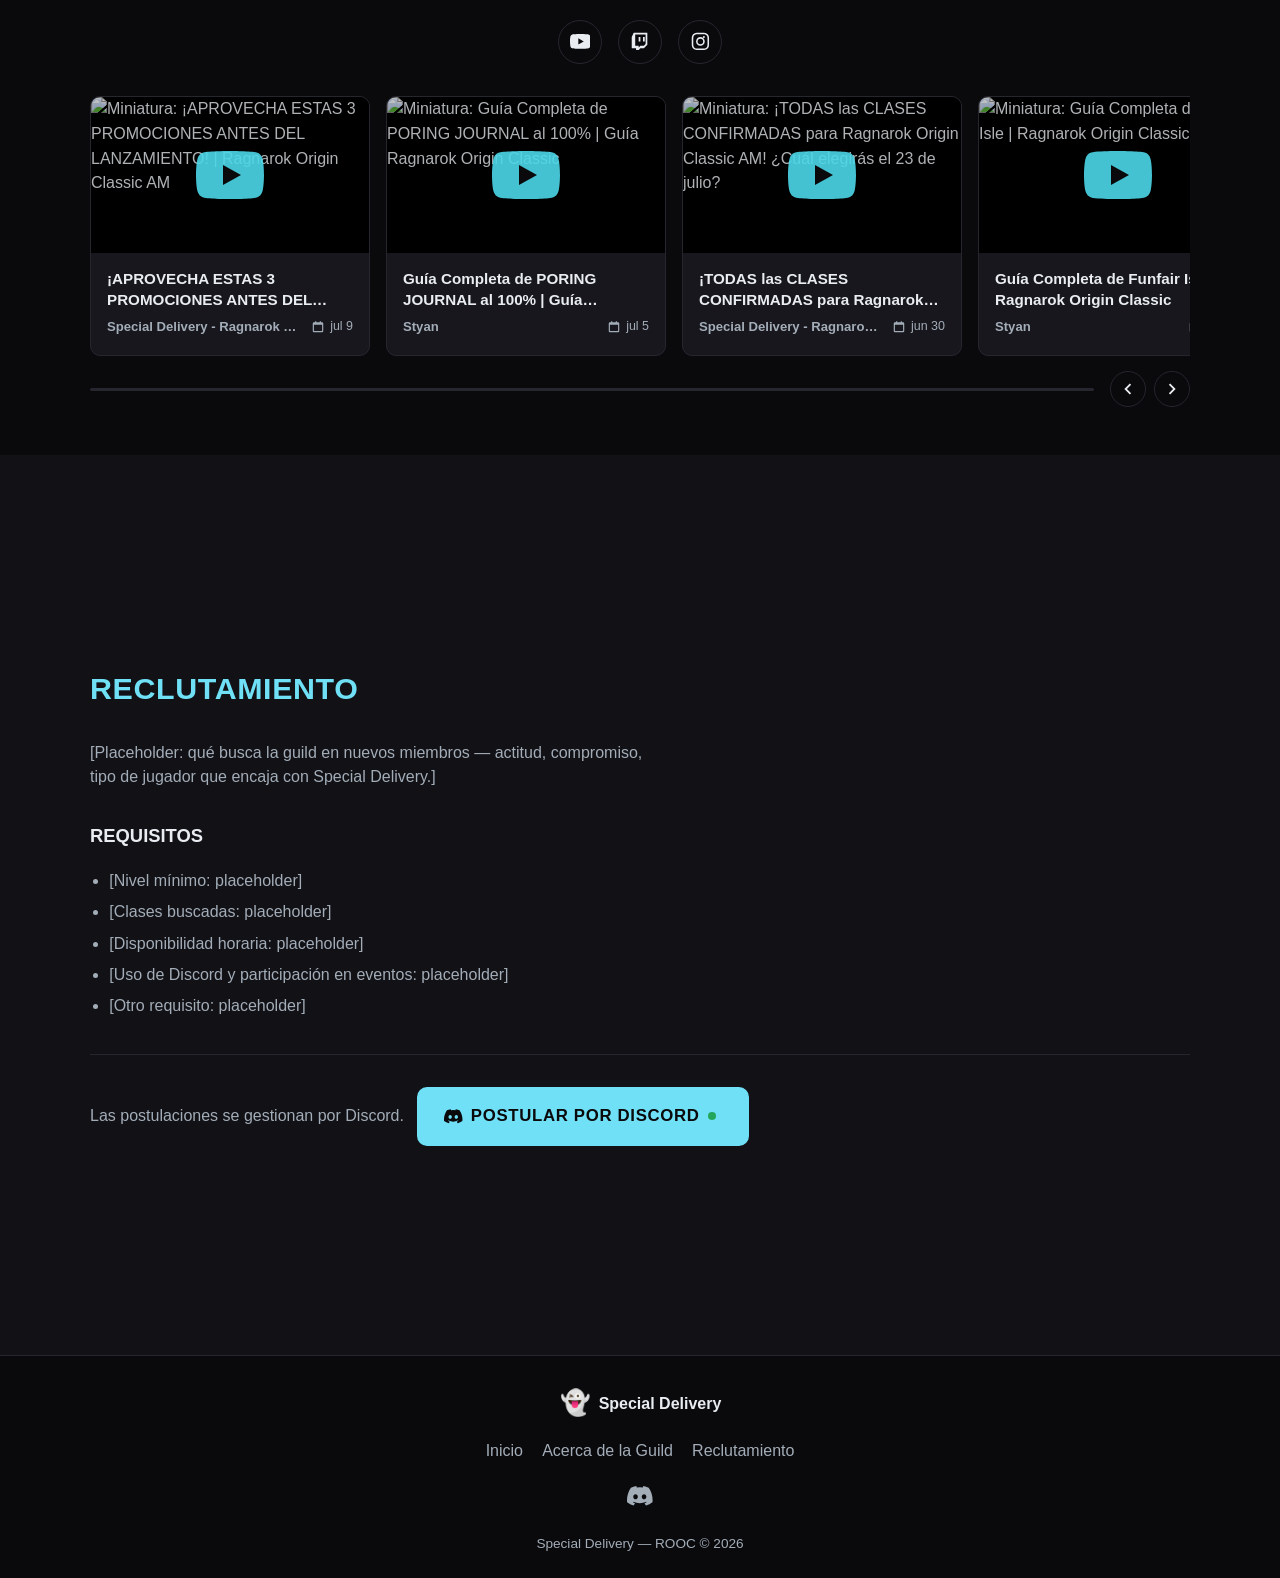
==== commit 6b93a235: "Redesign "Acerca de la Guild" as a 2-slide crossfade presentation Replaces the reversible scroll-rev" ====
--- a/index.html
+++ b/index.html
@@ -80,11 +80,15 @@
     </section>
 
     <!-- ============ ACERCA DE LA GUILD ============ -->
-    <!-- "Etapa" 2: ocupa como mínimo una pantalla completa (min-height, no
-         height fijo) para no romper el layout si el contenido no entra en
-         pantallas chicas — scroll normal del navegador, sin scroll-jacking
-         (esto reemplaza el carrusel horizontal anterior, que daba problemas
-         de visualización en iOS/iPad por la combinación sticky + vh). -->
+    <!-- "Etapa" 2: título fijo arriba + una "presentación" de 2 láminas
+         (historia / liderazgo) que se van cruzando en fundido (fade) a
+         medida que se hace scroll, como diapositivas — la lámina 1 se
+         desvanece justo cuando aparece la 2, ambas en el mismo lugar de
+         pantalla. Se activa vía JS (.deck-enabled) solo con soporte y sin
+         prefers-reduced-motion; sin eso, se ven las 2 apiladas normalmente,
+         siempre visibles. Usa 100dvh (no 100vh) para el área fija, que es
+         la unidad pensada para evitar los saltos de altura en iOS Safari
+         cuando la barra de direcciones aparece/desaparece al scrollear. -->
     <section id="historia" class="section section-fullscreen section-particles-host">
       <!-- Partículas decorativas de fondo, generadas por script.js. Puramente
            visuales (aria-hidden) y desactivadas con prefers-reduced-motion. -->
@@ -92,105 +96,115 @@
 
       <div class="section-inner">
         <h2 class="section-title reveal">Acerca de la Guild</h2>
-
-        <!-- Scroll-reveal reversible (no scroll-jacking, no sticky): cada
-             bloque aparece al bajar y vuelve a ocultarse si se sube de
-             nuevo (ver .reveal-scroll en script.js/styles.css). Sin
-             botones ni swipe — la navegación es el scroll normal de la
-             página. Título a la izquierda, contenido en una tarjeta a la
-             derecha en pantallas grandes; apilado en mobile. -->
-        <div class="info-block">
-          <div class="info-block-title">
-            <h3 class="section-subtitle reveal-scroll reveal-slide-left">Cómo nace Special Delivery</h3>
-            <span class="info-block-accent" aria-hidden="true"></span>
-          </div>
-          <div class="info-block-content">
-            <div class="info-card">
-              <p class="section-text reveal-scroll">En el 2008 junto a nuestros amigos fundamos Special Delivery para jugar en Ragnarok Online, con el tiempo participamos en distintos servidores hasta que ahora hemos decidido participar en la versión de Ragnarok Online Origin Classic Americas.</p>
+      </div>
+
+      <div class="deck" id="aboutDeck">
+        <div class="deck-sticky">
+
+          <!-- Lámina 1: cómo nace la guild -->
+          <div class="deck-slide">
+            <div class="section-inner">
+              <div class="info-block">
+                <div class="info-block-title">
+                  <h3 class="section-subtitle">Cómo nace Special Delivery</h3>
+                  <span class="info-block-accent" aria-hidden="true"></span>
+                </div>
+                <div class="info-block-content">
+                  <div class="info-card">
+                    <p class="section-text">En el 2008 junto a nuestros amigos fundamos Special Delivery para jugar en Ragnarok Online, con el tiempo participamos en distintos servidores hasta que ahora hemos decidido participar en la versión de Ragnarok Online Origin Classic Americas.</p>
+                  </div>
+                </div>
+              </div>
             </div>
           </div>
-        </div>
-
-        <div class="info-block">
-          <div class="info-block-title">
-            <h3 class="section-subtitle reveal-scroll reveal-slide-left">Liderazgo</h3>
-            <span class="info-block-accent" aria-hidden="true"></span>
-          </div>
-          <div class="info-block-content">
-            <div class="info-card">
-              <div class="org-chart">
-                <div class="org-tier org-tier-lead reveal-scroll">
-                  <p class="org-role">Guild Leader</p>
-                  <div class="org-people">
-                    <div class="org-person">
-                      <span class="org-avatar" aria-hidden="true">H</span>
-                      <span class="org-name">Hunteriwi</span>
-                    </div>
-                  </div>
+
+          <!-- Lámina 2: liderazgo -->
+          <div class="deck-slide">
+            <div class="section-inner">
+              <div class="info-block">
+                <div class="info-block-title">
+                  <h3 class="section-subtitle">Liderazgo</h3>
+                  <span class="info-block-accent" aria-hidden="true"></span>
                 </div>
-
-                <div class="org-tier reveal-scroll">
-                  <p class="org-role">Vice Guild Leader</p>
-                  <div class="org-people">
-                    <div class="org-person">
-                      <span class="org-avatar" aria-hidden="true">A</span>
-                      <span class="org-name">Ahead</span>
-                    </div>
-                    <div class="org-person">
-                      <span class="org-avatar" aria-hidden="true">G</span>
-                      <span class="org-name">Gotic</span>
-                    </div>
-                    <div class="org-person">
-                      <span class="org-avatar" aria-hidden="true">S</span>
-                      <span class="org-name">Styan</span>
-                    </div>
-                  </div>
-                </div>
-
-                <div class="org-tier reveal-scroll">
-                  <p class="org-role">Comandante</p>
-                  <div class="org-people">
-                    <div class="org-person">
-                      <span class="org-avatar" aria-hidden="true">P</span>
-                      <span class="org-name">Por definir</span>
-                    </div>
-                  </div>
-                </div>
-
-                <div class="org-tier reveal-scroll">
-                  <p class="org-role">Oficiales</p>
-                  <div class="org-people">
-                    <div class="org-person">
-                      <span class="org-avatar" aria-hidden="true">P</span>
-                      <span class="org-name">Pendiente</span>
-                    </div>
-                    <div class="org-person">
-                      <span class="org-avatar" aria-hidden="true">P</span>
-                      <span class="org-name">Pendiente</span>
-                    </div>
-                    <div class="org-person">
-                      <span class="org-avatar" aria-hidden="true">P</span>
-                      <span class="org-name">Pendiente</span>
-                    </div>
-                    <div class="org-person">
-                      <span class="org-avatar" aria-hidden="true">P</span>
-                      <span class="org-name">Pendiente</span>
-                    </div>
-                  </div>
-                </div>
-
-                <div class="org-tier reveal-scroll">
-                  <p class="org-role">Estrella del Carisma</p>
-                  <div class="org-people">
-                    <div class="org-person">
-                      <span class="org-avatar" aria-hidden="true">L</span>
-                      <span class="org-name">Lulupe</span>
+                <div class="info-block-content">
+                  <div class="info-card">
+                    <div class="org-chart">
+                      <div class="org-tier org-tier-lead reveal-scroll">
+                        <p class="org-role">Guild Leader</p>
+                        <div class="org-people">
+                          <div class="org-person">
+                            <span class="org-avatar" aria-hidden="true">H</span>
+                            <span class="org-name">Hunteriwi</span>
+                          </div>
+                        </div>
+                      </div>
+
+                      <div class="org-tier reveal-scroll">
+                        <p class="org-role">Vice Guild Leader</p>
+                        <div class="org-people">
+                          <div class="org-person">
+                            <span class="org-avatar" aria-hidden="true">A</span>
+                            <span class="org-name">Ahead</span>
+                          </div>
+                          <div class="org-person">
+                            <span class="org-avatar" aria-hidden="true">G</span>
+                            <span class="org-name">Gotic</span>
+                          </div>
+                          <div class="org-person">
+                            <span class="org-avatar" aria-hidden="true">S</span>
+                            <span class="org-name">Styan</span>
+                          </div>
+                        </div>
+                      </div>
+
+                      <div class="org-tier reveal-scroll">
+                        <p class="org-role">Comandante</p>
+                        <div class="org-people">
+                          <div class="org-person">
+                            <span class="org-avatar" aria-hidden="true">P</span>
+                            <span class="org-name">Por definir</span>
+                          </div>
+                        </div>
+                      </div>
+
+                      <div class="org-tier reveal-scroll">
+                        <p class="org-role">Oficiales</p>
+                        <div class="org-people">
+                          <div class="org-person">
+                            <span class="org-avatar" aria-hidden="true">P</span>
+                            <span class="org-name">Pendiente</span>
+                          </div>
+                          <div class="org-person">
+                            <span class="org-avatar" aria-hidden="true">P</span>
+                            <span class="org-name">Pendiente</span>
+                          </div>
+                          <div class="org-person">
+                            <span class="org-avatar" aria-hidden="true">P</span>
+                            <span class="org-name">Pendiente</span>
+                          </div>
+                          <div class="org-person">
+                            <span class="org-avatar" aria-hidden="true">P</span>
+                            <span class="org-name">Pendiente</span>
+                          </div>
+                        </div>
+                      </div>
+
+                      <div class="org-tier reveal-scroll">
+                        <p class="org-role">Estrella del Carisma</p>
+                        <div class="org-people">
+                          <div class="org-person">
+                            <span class="org-avatar" aria-hidden="true">L</span>
+                            <span class="org-name">Lulupe</span>
+                          </div>
+                        </div>
+                      </div>
                     </div>
                   </div>
                 </div>
               </div>
             </div>
           </div>
+
         </div>
       </div>
     </section>
--- a/styles.css
+++ b/styles.css
@@ -727,21 +727,56 @@
   z-index: 1;
 }
 
-/* ---------- Acerca de la Guild: bloques de historia y liderazgo ----------
-   Apilados en flujo normal del documento (sin scroll-jacking, sin sticky):
-   cada uno revela su contenido con scroll-reveal reversible a medida que
-   entra/sale del viewport (.reveal-scroll, ver script.js). Título a la
-   izquierda, contenido en una tarjeta a la derecha en pantallas grandes. */
+/* ---------- Acerca de la Guild: "presentación" de 2 láminas ----------
+   Por defecto (sin JS, o con prefers-reduced-motion) las 2 láminas están
+   apiladas en flujo normal, siempre visibles — nada de esto es necesario
+   para leer el contenido. Solo cuando corresponde, script.js agrega
+   .deck-enabled y fija (.deck-sticky) el área mientras hace un crossfade
+   entre láminas según el progreso del scroll dentro de .deck. */
+.deck-slide {
+  padding: 2rem 0;
+}
+
+.deck-slide + .deck-slide {
+  margin-top: 2rem;
+}
+
+.deck-enabled.deck {
+  position: relative;
+  height: 220vh;
+  height: 220dvh;
+}
+
+.deck-enabled .deck-sticky {
+  position: sticky;
+  top: 0;
+  height: 100vh;
+  height: 100dvh;
+  overflow: hidden;
+  display: block;
+}
+
+.deck-enabled .deck-slide {
+  position: absolute;
+  inset: 0;
+  display: flex;
+  align-items: center;
+  margin-top: 0;
+  padding: 0;
+  opacity: 0;
+}
+
+.deck-enabled .deck-slide .section-inner {
+  width: 100%;
+}
+
+/* ---------- Bloque título + tarjeta (dentro de cada lámina) ---------- */
 .info-block {
   display: grid;
   grid-template-columns: 1fr;
   align-items: center;
   gap: 1.5rem;
   padding: 0.5rem 0.25rem;
-}
-
-.info-block + .info-block {
-  margin-top: 3rem;
 }
 
 .info-block-title {
@@ -773,20 +808,6 @@
   line-height: 1.7;
   color: var(--color-text);
   text-align: left;
-}
-
-.info-card .section-text {
-  transition-delay: 0.15s;
-}
-
-/* Variante de .reveal / .reveal-scroll: entra deslizándose desde la
-   derecha en vez de subir */
-.reveal-slide-left {
-  transform: translateX(70px);
-}
-
-.reveal-slide-left.is-visible {
-  transform: none;
 }
 
 /* ---------- Liderazgo: organigrama ---------- */
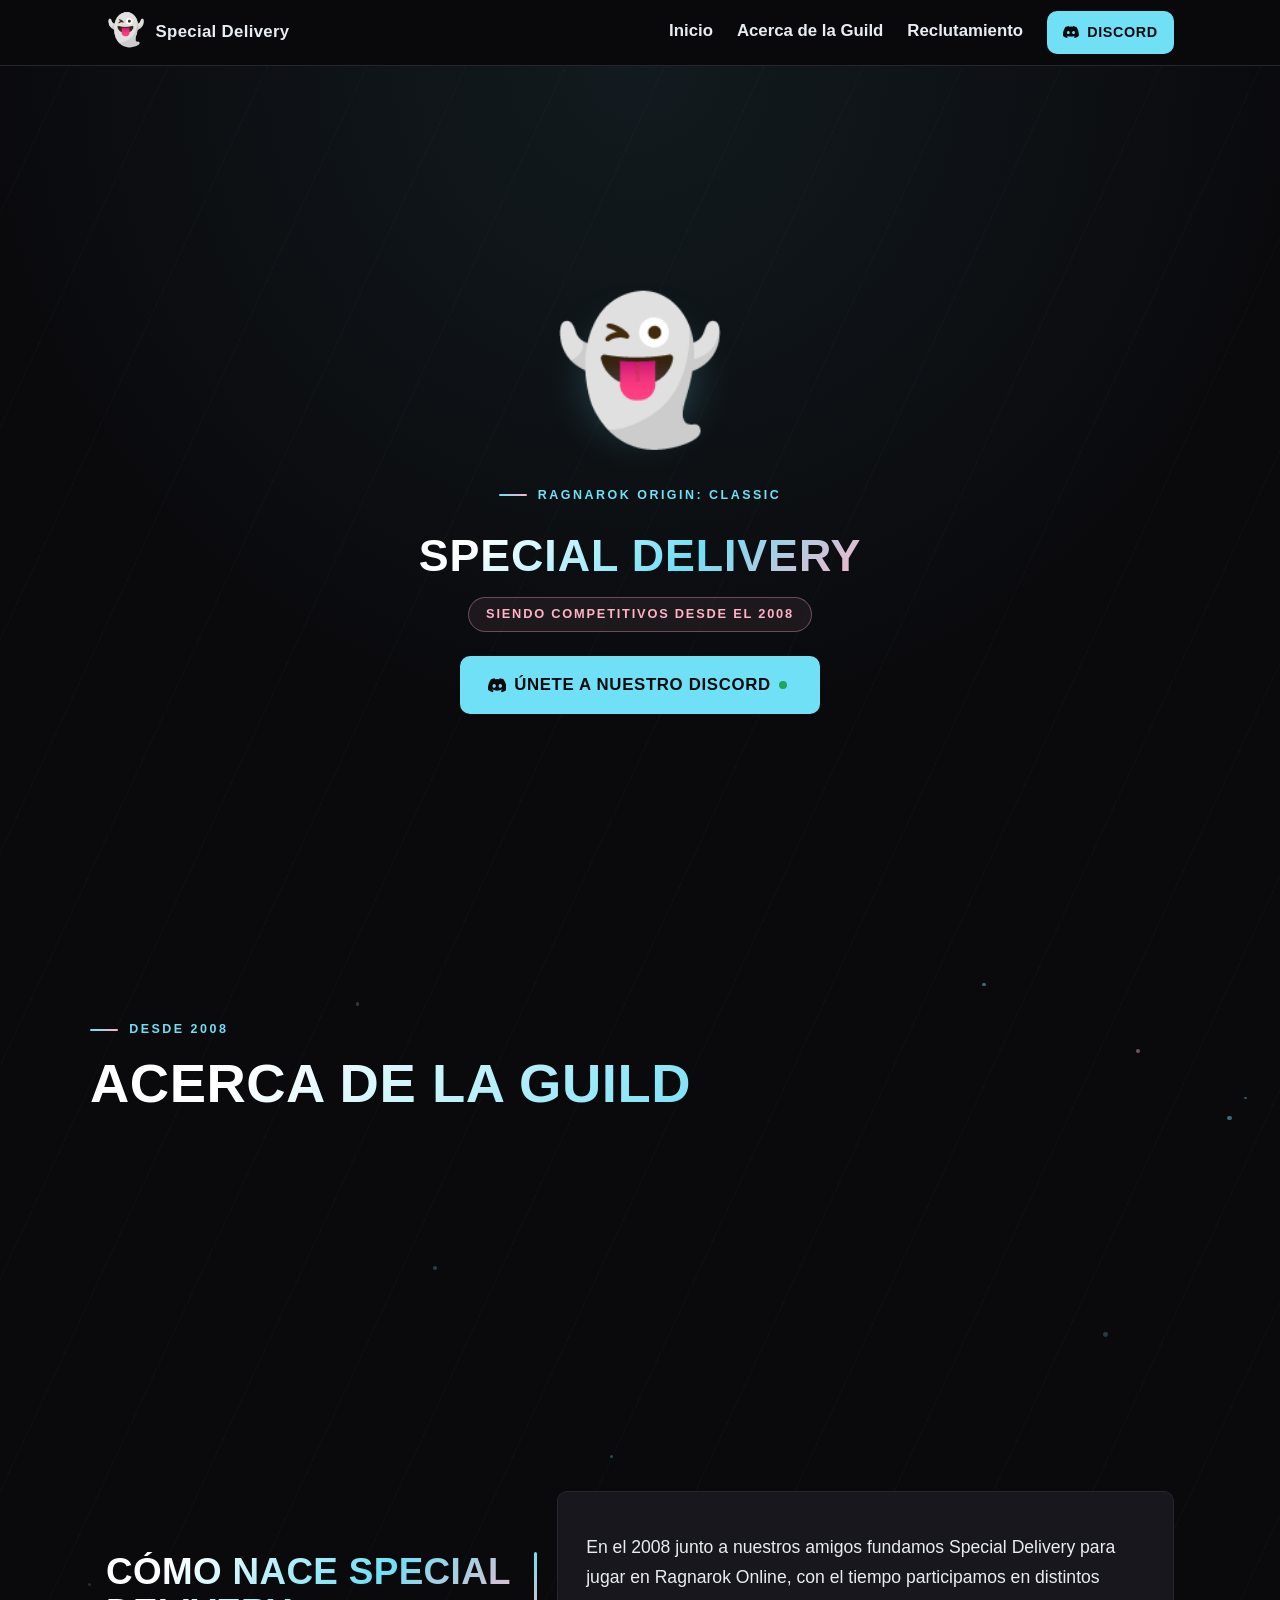
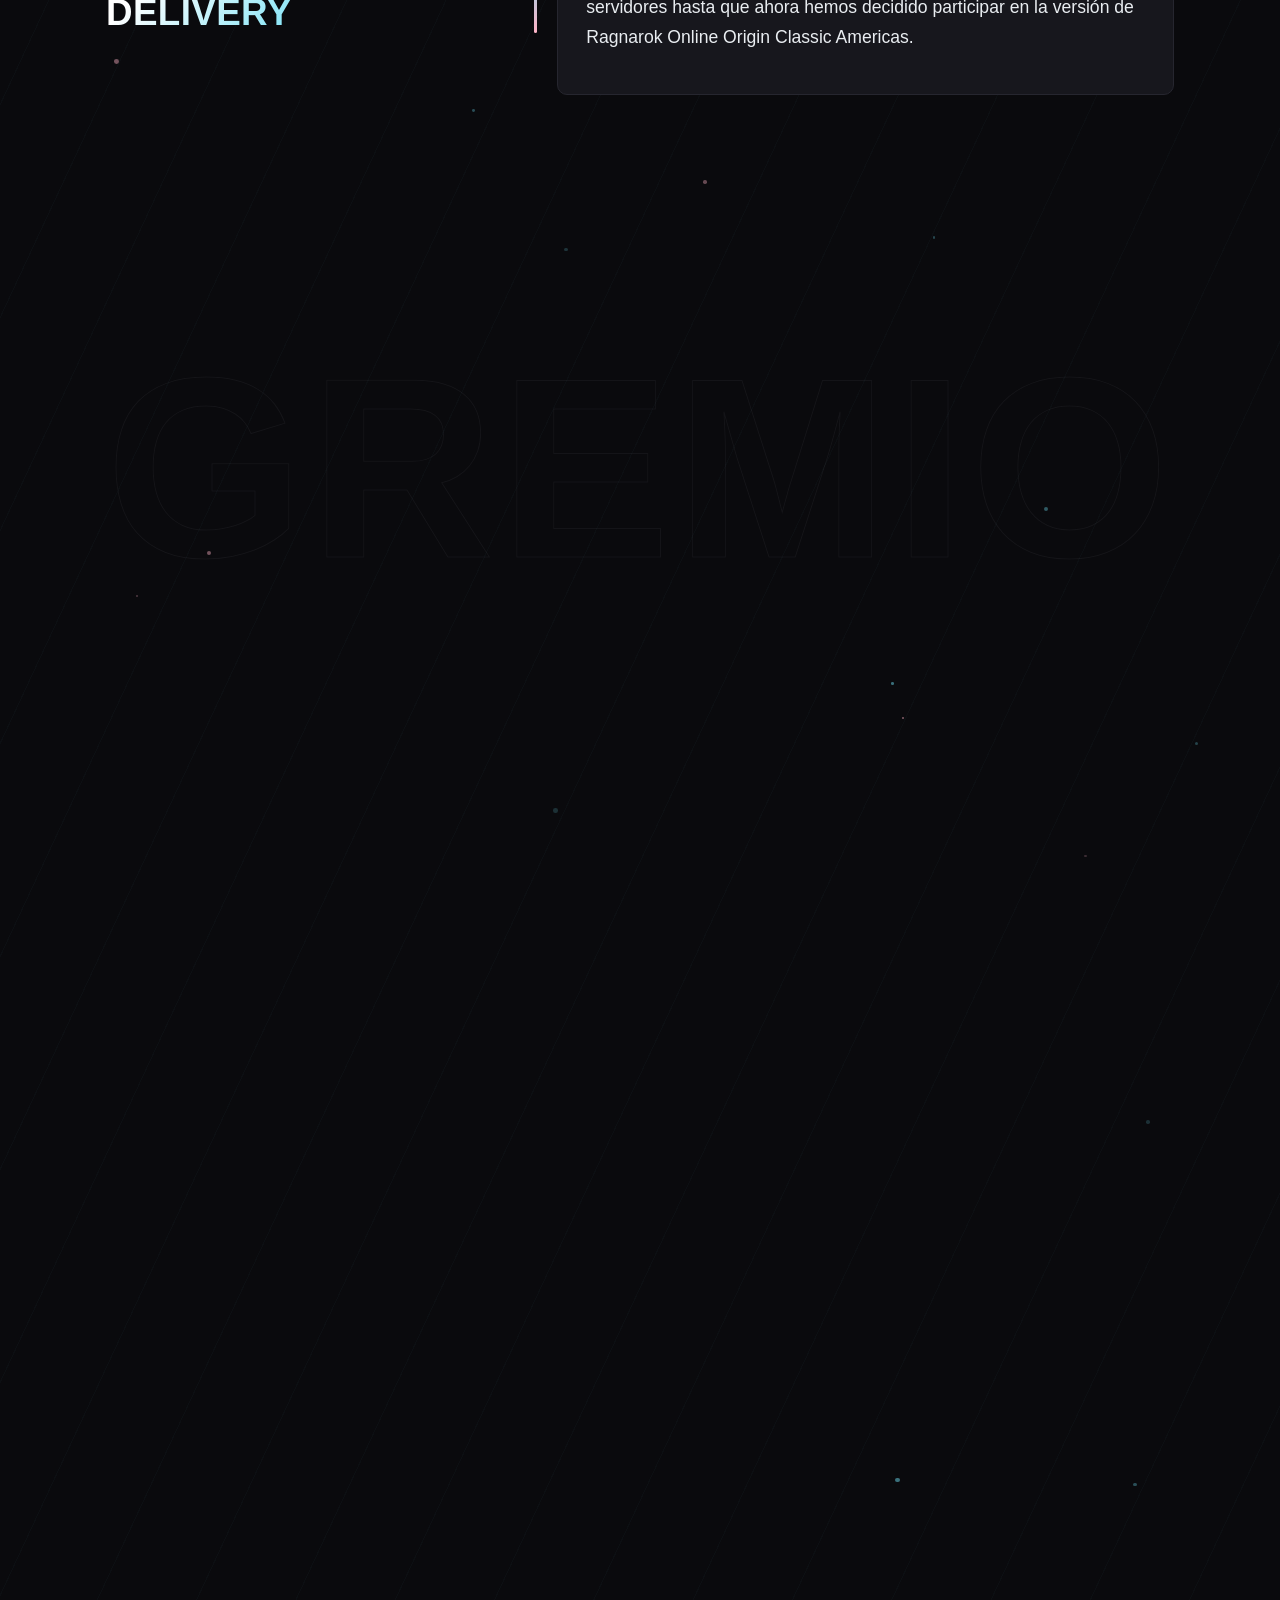
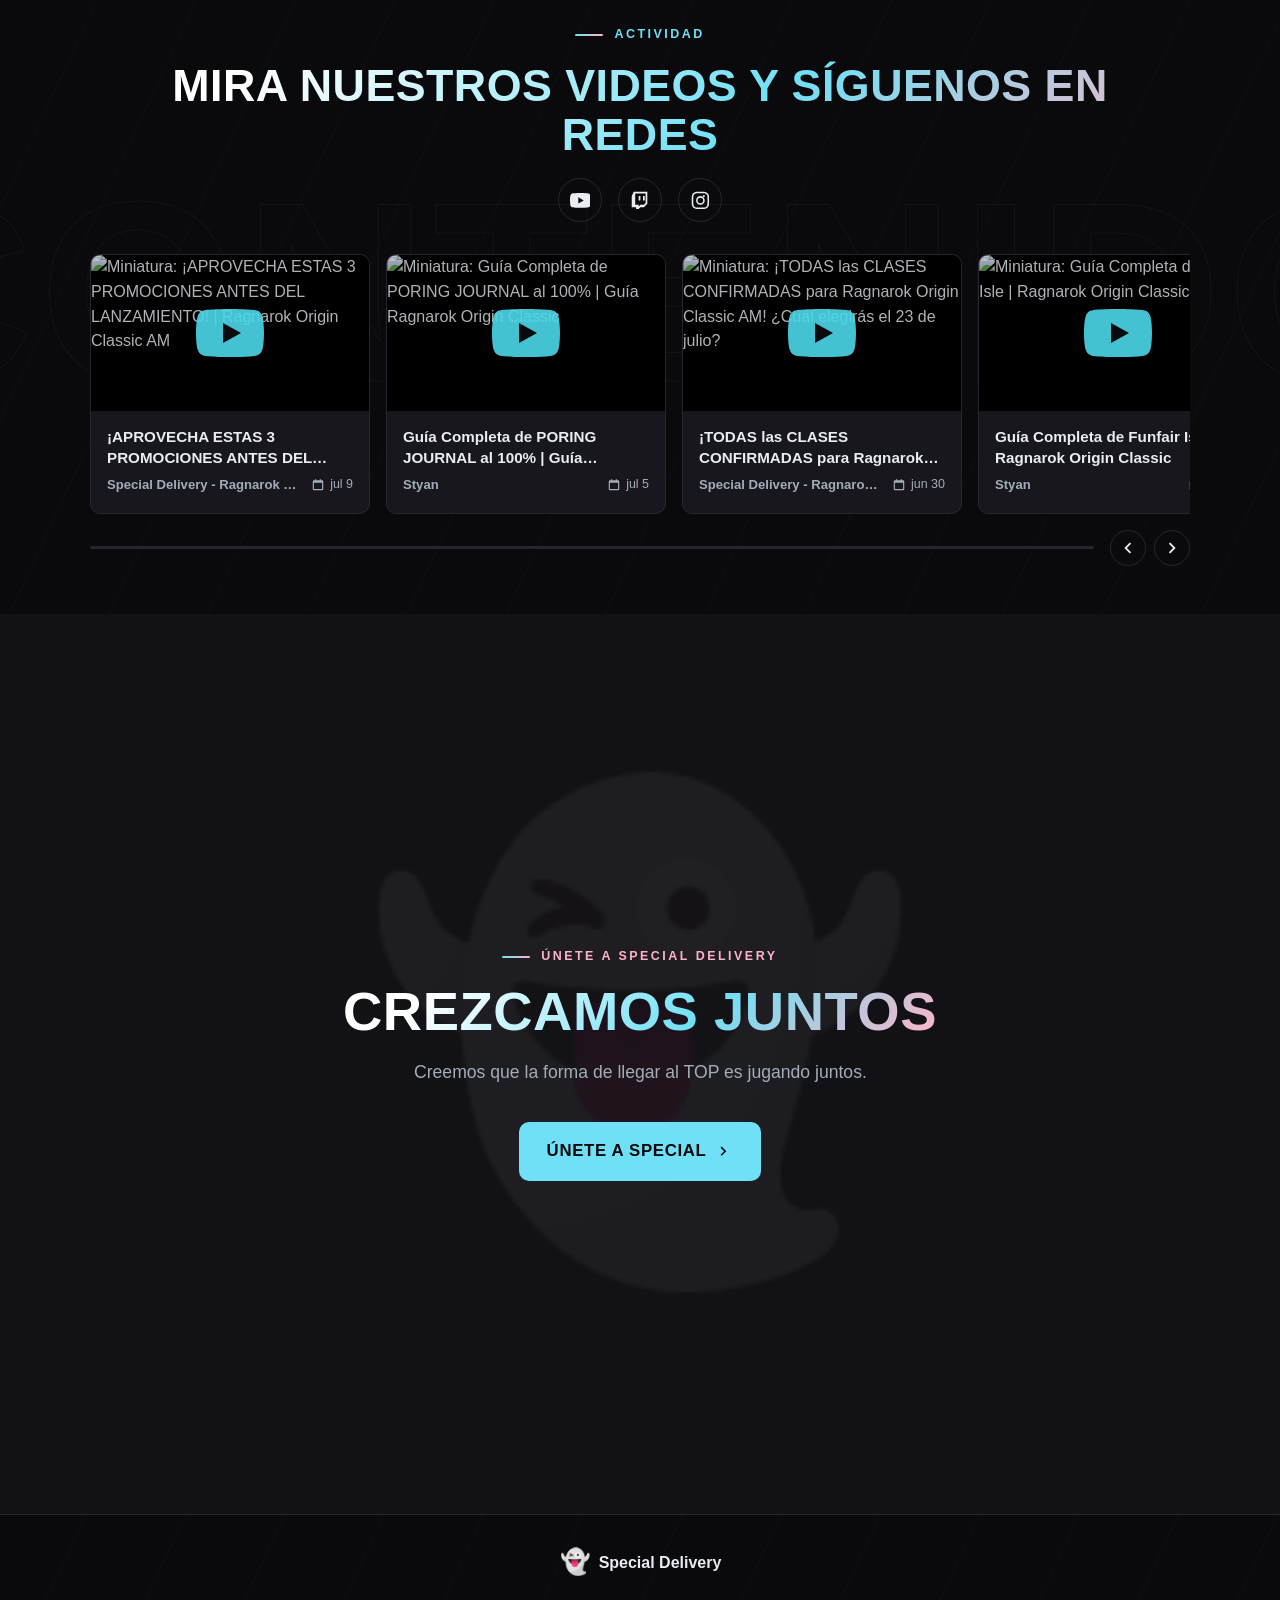
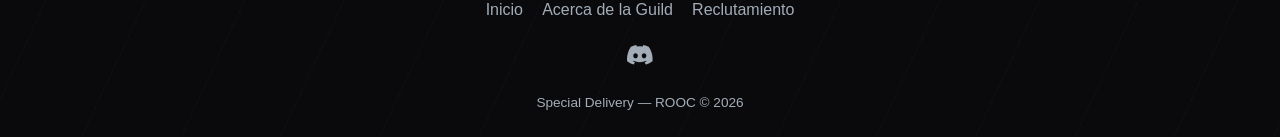
==== commit 0f069f1a: "Redesign visual identity toward Nostra-style scroll experience Adds gradient section titles, backgro" ====
--- a/index.html
+++ b/index.html
@@ -17,7 +17,7 @@
 
   <!-- Si JS está deshabilitado, el contenido con animación de scroll debe verse igual sin quedar oculto -->
   <noscript>
-    <style>.reveal { opacity: 1 !important; transform: none !important; }</style>
+    <style>.reveal, .reveal-scroll, .reveal-left { opacity: 1 !important; transform: none !important; filter: none !important; }</style>
   </noscript>
 </head>
 <body>
@@ -40,7 +40,7 @@
         <ul>
           <li><a href="#inicio" class="nav-link">Inicio</a></li>
           <li><a href="#historia" class="nav-link">Acerca de la Guild</a></li>
-          <li><a href="#reclutamiento" class="nav-link">Reclutamiento</a></li>
+          <li><a href="reclutamiento.html" class="nav-link">Reclutamiento</a></li>
         </ul>
         <a href="https://discord.gg/XnTrEKEGw" target="_blank" rel="noopener noreferrer" class="btn btn-discord btn-small">
           <!-- Ícono de Discord en SVG inline: sin librerías de íconos -->
@@ -61,6 +61,7 @@
         <div class="hero-logo-wrap">
           <img src="assets/mascota-fantasma-icono.svg" alt="Mascota fantasma de Special Delivery" class="hero-logo" width="180" height="180">
         </div>
+        <span class="eyebrow">Ragnarok Origin: Classic</span>
         <h1 class="hero-title">Special Delivery</h1>
         <p class="hero-tagline">Siendo competitivos desde el 2008</p>
 
@@ -89,12 +90,16 @@
          siempre visibles. Usa 100dvh (no 100vh) para el área fija, que es
          la unidad pensada para evitar los saltos de altura en iOS Safari
          cuando la barra de direcciones aparece/desaparece al scrollear. -->
-    <section id="historia" class="section section-fullscreen section-particles-host">
+    <section id="historia" class="section section-fullscreen section-particles-host watermark-host">
       <!-- Partículas decorativas de fondo, generadas por script.js. Puramente
            visuales (aria-hidden) y desactivadas con prefers-reduced-motion. -->
       <div class="particles" id="aboutParticles" aria-hidden="true"></div>
 
+      <!-- Palabra gigante en transparencia de fondo, puramente decorativa -->
+      <div class="watermark" aria-hidden="true"><span>Gremio</span></div>
+
       <div class="section-inner">
+        <span class="eyebrow reveal">Desde 2008</span>
         <h2 class="section-title reveal">Acerca de la Guild</h2>
       </div>
 
@@ -118,87 +123,114 @@
             </div>
           </div>
 
-          <!-- Lámina 2: liderazgo -->
+          <!-- Lámina 2: liderazgo — timeline vertical numerada (referencia: nostra.id/about).
+               El llenado de la línea y el "encendido" de cada escalón están
+               atados en JS al mismo valor "fade" del crossfade (ver
+               updateDeck en script.js), así que se dibujan en vivo con el
+               scroll en vez de aparecer todos juntos con un simple delay. -->
           <div class="deck-slide">
             <div class="section-inner">
               <div class="info-block">
                 <div class="info-block-title">
-                  <h3 class="section-subtitle">Liderazgo</h3>
+                  <span class="eyebrow">Liderazgo</span>
+                  <h3 class="section-subtitle">El mando no<br>se improvisa</h3>
+                  <p class="section-text leadership-text">La cadena de mando, de arriba hacia abajo: quienes marcan el rumbo, sostienen el estándar y mantienen unido al gremio.</p>
                   <span class="info-block-accent" aria-hidden="true"></span>
                 </div>
                 <div class="info-block-content">
-                  <div class="info-card">
-                    <div class="org-chart">
-                      <div class="org-tier org-tier-lead reveal-scroll">
-                        <p class="org-role">Guild Leader</p>
-                        <div class="org-people">
-                          <div class="org-person">
-                            <span class="org-avatar" aria-hidden="true">H</span>
-                            <span class="org-name">Hunteriwi</span>
-                          </div>
-                        </div>
-                      </div>
-
-                      <div class="org-tier reveal-scroll">
-                        <p class="org-role">Vice Guild Leader</p>
-                        <div class="org-people">
-                          <div class="org-person">
-                            <span class="org-avatar" aria-hidden="true">A</span>
-                            <span class="org-name">Ahead</span>
-                          </div>
-                          <div class="org-person">
-                            <span class="org-avatar" aria-hidden="true">G</span>
-                            <span class="org-name">Gotic</span>
-                          </div>
-                          <div class="org-person">
-                            <span class="org-avatar" aria-hidden="true">S</span>
-                            <span class="org-name">Styan</span>
-                          </div>
-                        </div>
-                      </div>
-
-                      <div class="org-tier reveal-scroll">
-                        <p class="org-role">Comandante</p>
-                        <div class="org-people">
-                          <div class="org-person">
-                            <span class="org-avatar" aria-hidden="true">P</span>
-                            <span class="org-name">Por definir</span>
-                          </div>
-                        </div>
-                      </div>
-
-                      <div class="org-tier reveal-scroll">
-                        <p class="org-role">Oficiales</p>
-                        <div class="org-people">
-                          <div class="org-person">
-                            <span class="org-avatar" aria-hidden="true">P</span>
-                            <span class="org-name">Pendiente</span>
-                          </div>
-                          <div class="org-person">
-                            <span class="org-avatar" aria-hidden="true">P</span>
-                            <span class="org-name">Pendiente</span>
-                          </div>
-                          <div class="org-person">
-                            <span class="org-avatar" aria-hidden="true">P</span>
-                            <span class="org-name">Pendiente</span>
-                          </div>
-                          <div class="org-person">
-                            <span class="org-avatar" aria-hidden="true">P</span>
-                            <span class="org-name">Pendiente</span>
-                          </div>
-                        </div>
-                      </div>
-
-                      <div class="org-tier reveal-scroll">
-                        <p class="org-role">Estrella del Carisma</p>
-                        <div class="org-people">
-                          <div class="org-person">
-                            <span class="org-avatar" aria-hidden="true">L</span>
-                            <span class="org-name">Lulupe</span>
-                          </div>
-                        </div>
-                      </div>
+                  <div class="timeline watermark-host" id="leadershipTimeline">
+                    <div class="watermark" aria-hidden="true"><span>Rangos</span></div>
+
+                    <div class="timeline-line" aria-hidden="true">
+                      <span class="timeline-line-fill" id="timelineFill"></span>
                     </div>
+
+                    <ol class="timeline-list">
+                      <li class="timeline-step timeline-step-lead">
+                        <span class="timeline-node"><span class="timeline-node-num">01</span></span>
+                        <div class="timeline-content">
+                          <p class="timeline-role">Guild Leader</p>
+                          <div class="org-people">
+                            <div class="org-person">
+                              <span class="org-avatar" aria-hidden="true">H</span>
+                              <span class="org-name">Hunteriwi</span>
+                            </div>
+                          </div>
+                        </div>
+                      </li>
+
+                      <li class="timeline-step">
+                        <span class="timeline-node"><span class="timeline-node-num">02</span></span>
+                        <div class="timeline-content">
+                          <p class="timeline-role">Vice Guild Leader</p>
+                          <div class="org-people">
+                            <div class="org-person">
+                              <span class="org-avatar" aria-hidden="true">A</span>
+                              <span class="org-name">Ahead</span>
+                            </div>
+                            <div class="org-person">
+                              <span class="org-avatar" aria-hidden="true">G</span>
+                              <span class="org-name">Gotic</span>
+                            </div>
+                            <div class="org-person">
+                              <span class="org-avatar" aria-hidden="true">S</span>
+                              <span class="org-name">Styan</span>
+                            </div>
+                          </div>
+                        </div>
+                      </li>
+
+                      <li class="timeline-step">
+                        <span class="timeline-node"><span class="timeline-node-num">03</span></span>
+                        <div class="timeline-content">
+                          <p class="timeline-role">Comandante</p>
+                          <div class="org-people">
+                            <div class="org-person">
+                              <span class="org-avatar" aria-hidden="true">P</span>
+                              <span class="org-name">Por definir</span>
+                            </div>
+                          </div>
+                        </div>
+                      </li>
+
+                      <li class="timeline-step">
+                        <span class="timeline-node"><span class="timeline-node-num">04</span></span>
+                        <div class="timeline-content">
+                          <p class="timeline-role">Oficiales</p>
+                          <div class="org-people">
+                            <div class="org-person">
+                              <span class="org-avatar" aria-hidden="true">P</span>
+                              <span class="org-name">Pendiente</span>
+                            </div>
+                            <div class="org-person">
+                              <span class="org-avatar" aria-hidden="true">P</span>
+                              <span class="org-name">Pendiente</span>
+                            </div>
+                            <div class="org-person">
+                              <span class="org-avatar" aria-hidden="true">P</span>
+                              <span class="org-name">Pendiente</span>
+                            </div>
+                            <div class="org-person">
+                              <span class="org-avatar" aria-hidden="true">P</span>
+                              <span class="org-name">Pendiente</span>
+                            </div>
+                          </div>
+                        </div>
+                      </li>
+
+                      <li class="timeline-step">
+                        <span class="timeline-node"><span class="timeline-node-num">05</span></span>
+                        <div class="timeline-content">
+                          <p class="timeline-role">Estrella del Carisma</p>
+                          <div class="org-people">
+                            <div class="org-person">
+                              <span class="org-avatar" aria-hidden="true">L</span>
+                              <span class="org-name">Lulupe</span>
+                            </div>
+                          </div>
+                        </div>
+                      </li>
+                    </ol>
                   </div>
                 </div>
               </div>
@@ -212,8 +244,12 @@
     <!-- ============ MIRA NUESTROS VIDEOS ============ -->
     <!-- "Etapa" 3: a diferencia del resto, esta mide la mitad de la pantalla
          (min-height: 50vh) — es solo un carrusel, no necesita más espacio. -->
-    <section id="videos" class="section section-halfscreen">
+    <section id="videos" class="section section-halfscreen watermark-host">
+      <!-- Palabra gigante en transparencia de fondo, puramente decorativa -->
+      <div class="watermark" aria-hidden="true"><span>Contenido</span></div>
+
       <div class="section-inner">
+        <span class="eyebrow eyebrow-center reveal">Actividad</span>
         <h3 class="videos-title reveal">Mira nuestros videos y síguenos en redes</h3>
 
         <div class="social-links reveal">
@@ -260,35 +296,28 @@
       </div>
     </section>
 
-    <!-- ============ RECLUTAMIENTO ============ -->
-    <!-- "Etapa" 4 (última, antes del footer): altura completa igual que Hero y Acerca de la Guild -->
-    <section id="reclutamiento" class="section section-alt section-fullscreen">
-      <div class="section-inner">
-        <h2 class="section-title reveal">Reclutamiento</h2>
-        <p class="section-lead reveal">[Placeholder: qué busca la guild en nuevos miembros — actitud, compromiso, tipo de jugador que encaja con Special Delivery.]</p>
-
-        <h3 class="requirements-title reveal">Requisitos</h3>
-        <ul class="requirements-list">
-          <li class="reveal">[Nivel mínimo: placeholder]</li>
-          <li class="reveal">[Clases buscadas: placeholder]</li>
-          <li class="reveal">[Disponibilidad horaria: placeholder]</li>
-          <li class="reveal">[Uso de Discord y participación en eventos: placeholder]</li>
-          <li class="reveal">[Otro requisito: placeholder]</li>
-        </ul>
-
-        <div class="recruit-cta reveal">
-          <p class="recruit-cta-text">Las postulaciones se gestionan por Discord.</p>
-          <a href="https://discord.gg/XnTrEKEGw" target="_blank" rel="noopener noreferrer" class="btn btn-discord btn-large">
-            <svg class="icon" viewBox="0 0 24 24" aria-hidden="true" focusable="false">
-              <path fill="currentColor" d="M20.317 4.369a19.79 19.79 0 0 0-4.885-1.515.074.074 0 0 0-.079.037c-.21.375-.444.864-.608 1.25a18.27 18.27 0 0 0-5.487 0 12.64 12.64 0 0 0-.617-1.25.077.077 0 0 0-.079-.037A19.736 19.736 0 0 0 3.677 4.37a.07.07 0 0 0-.032.027C.533 9.046-.32 13.58.099 18.058a.082.082 0 0 0 .031.056 19.9 19.9 0 0 0 5.993 3.03.078.078 0 0 0 .084-.028c.462-.63.874-1.295 1.226-1.994a.076.076 0 0 0-.041-.106 13.1 13.1 0 0 1-1.872-.892.077.077 0 0 1-.008-.128c.126-.094.252-.192.372-.291a.074.074 0 0 1 .077-.01c3.928 1.793 8.18 1.793 12.061 0a.074.074 0 0 1 .078.009c.12.099.246.198.373.292a.077.077 0 0 1-.006.128 12.3 12.3 0 0 1-1.873.891.076.076 0 0 0-.04.107c.36.698.772 1.362 1.225 1.993a.076.076 0 0 0 .084.029 19.84 19.84 0 0 0 6.002-3.03.077.077 0 0 0 .032-.055c.5-5.177-.838-9.674-3.549-13.662a.06.06 0 0 0-.031-.028zM8.02 15.331c-1.183 0-2.157-1.086-2.157-2.419 0-1.333.955-2.419 2.157-2.419 1.211 0 2.176 1.096 2.157 2.419 0 1.333-.955 2.419-2.157 2.419zm7.975 0c-1.183 0-2.157-1.086-2.157-2.419 0-1.333.955-2.419 2.157-2.419 1.21 0 2.176 1.096 2.157 2.419 0 1.333-.946 2.419-2.157 2.419z"/>
-            </svg>
-            <span>Postular por Discord</span>
-            <span class="discord-online" data-discord-online hidden>
-              <span class="discord-online-dot" aria-hidden="true"></span>
-              <span class="discord-online-count" data-discord-online-count></span>
-            </span>
-          </a>
-        </div>
+    <!-- ============ RECLUTAMIENTO (teaser) ============ -->
+    <!-- "Etapa" 4 (última, antes del footer): teaser corto que invita a pasar
+         a la página dedicada de reclutamiento (reclutamiento.html), donde
+         está todo el detalle (requisitos, proceso de postulación, CTA a
+         Discord). Estilo inspirado en la sección "Grow with Nostra" de
+         nostra.id/recruitment. -->
+    <section id="reclutamiento" class="section section-alt section-fullscreen reclutamiento-teaser">
+      <!-- Mascota fantasma gigante en transparencia, puramente decorativa -->
+      <div class="ghost-watermark-wrap" aria-hidden="true">
+        <img src="assets/mascota-fantasma-icono.svg" alt="" class="ghost-watermark">
+      </div>
+
+      <div class="section-inner join-teaser">
+        <span class="eyebrow reveal">Únete a Special Delivery</span>
+        <h2 class="section-title join-teaser-title reveal">Crezcamos Juntos</h2>
+        <p class="join-teaser-text reveal">Creemos que la forma de llegar al TOP es jugando juntos.</p>
+        <a href="reclutamiento.html" class="btn btn-discord btn-large reveal">
+          <span>Únete a Special</span>
+          <svg class="icon" viewBox="0 0 24 24" aria-hidden="true" focusable="false">
+            <path fill="currentColor" d="M8.59 16.59 10 18l6-6-6-6-1.41 1.41L13.17 12z"/>
+          </svg>
+        </a>
       </div>
     </section>
 
@@ -305,7 +334,7 @@
       <nav class="footer-nav" aria-label="Enlaces rápidos">
         <a href="#inicio">Inicio</a>
         <a href="#historia">Acerca de la Guild</a>
-        <a href="#reclutamiento">Reclutamiento</a>
+        <a href="reclutamiento.html">Reclutamiento</a>
       </nav>
 
       <a href="https://discord.gg/XnTrEKEGw" target="_blank" rel="noopener noreferrer" class="footer-discord" aria-label="Discord de Special Delivery">
--- a/styles.css
+++ b/styles.css
@@ -20,8 +20,12 @@
 
   --color-focus: #ffe27a;        /* foco de teclado, alto contraste */
 
+  --gradient-title: linear-gradient(135deg, #ffffff 15%, var(--color-primary) 60%, var(--color-secondary) 100%);
+  --gradient-line: linear-gradient(90deg, var(--color-primary), var(--color-secondary));
+
   --radius: 10px;
   --max-width: 1100px;
+  --max-width-wide: 1280px;
 
   --font-body: -apple-system, BlinkMacSystemFont, "Segoe UI", Roboto, Helvetica, Arial, sans-serif;
 }
@@ -77,6 +81,25 @@
   }
   50% {
     transform: scale(1.08);
+  }
+}
+
+@keyframes wordmarkDrift {
+  0%,
+  100% {
+    transform: translate3d(0, 0, 0);
+  }
+  50% {
+    transform: translate3d(0, -14px, 0);
+  }
+}
+
+@keyframes lineGrow {
+  from {
+    transform: scaleX(0);
+  }
+  to {
+    transform: scaleX(1);
   }
 }
 
@@ -88,21 +111,83 @@
 .reveal,
 .reveal-scroll {
   opacity: 0;
-  transform: translateY(24px);
-  transition: opacity 0.6s ease, transform 0.6s ease;
+  transform: translateY(34px) scale(0.97);
+  filter: blur(6px);
+  transition: opacity 0.8s cubic-bezier(0.16, 1, 0.3, 1),
+    transform 0.8s cubic-bezier(0.16, 1, 0.3, 1),
+    filter 0.8s cubic-bezier(0.16, 1, 0.3, 1);
+  will-change: opacity, transform, filter;
 }
 
 .reveal.is-visible,
 .reveal-scroll.is-visible {
   opacity: 1;
   transform: none;
+  filter: blur(0);
+}
+
+/* Variantes direccionales: entran desde un costado en vez de desde abajo,
+   para dar variedad al recorrido de scroll (usadas en bloques de texto
+   destacados, ej. citas / frases de identidad de la guild). */
+.reveal-left {
+  opacity: 0;
+  transform: translateX(-40px);
+  filter: blur(6px);
+  transition: opacity 0.8s cubic-bezier(0.16, 1, 0.3, 1),
+    transform 0.8s cubic-bezier(0.16, 1, 0.3, 1),
+    filter 0.8s cubic-bezier(0.16, 1, 0.3, 1);
+}
+
+.reveal-left.is-visible {
+  opacity: 1;
+  transform: none;
+  filter: blur(0);
 }
 
 /* Efecto cascada dentro de cada grupo (requisitos) */
-.requirements-list li.reveal:nth-child(2) { transition-delay: 0.06s; }
-.requirements-list li.reveal:nth-child(3) { transition-delay: 0.12s; }
-.requirements-list li.reveal:nth-child(4) { transition-delay: 0.18s; }
-.requirements-list li.reveal:nth-child(5) { transition-delay: 0.24s; }
+.requirements-list li.reveal:nth-child(2),
+.reveal-stagger > *:nth-child(2) { transition-delay: 0.08s; }
+.requirements-list li.reveal:nth-child(3),
+.reveal-stagger > *:nth-child(3) { transition-delay: 0.16s; }
+.requirements-list li.reveal:nth-child(4),
+.reveal-stagger > *:nth-child(4) { transition-delay: 0.24s; }
+.requirements-list li.reveal:nth-child(5),
+.reveal-stagger > *:nth-child(5) { transition-delay: 0.32s; }
+.reveal-stagger > *:nth-child(6) { transition-delay: 0.4s; }
+
+/* ---------- Eyebrow: etiqueta pequeña + línea, encabeza cada sección ---------- */
+.eyebrow {
+  display: inline-flex;
+  align-items: center;
+  gap: 0.7rem;
+  margin: 0 0 1rem;
+  font-size: 0.78rem;
+  font-weight: 700;
+  letter-spacing: 0.2em;
+  text-transform: uppercase;
+  color: var(--color-primary);
+}
+
+.eyebrow::before {
+  content: '';
+  display: block;
+  width: 28px;
+  height: 2px;
+  border-radius: 999px;
+  background: var(--gradient-line);
+  transform-origin: left center;
+  animation: lineGrow 0.6s ease both;
+}
+
+.section-alt .eyebrow,
+.reclutamiento-hero .eyebrow {
+  color: var(--color-secondary);
+}
+
+.eyebrow-center {
+  justify-content: center;
+  width: 100%;
+}
 
 /* ---------- Reset básico ---------- */
 *,
@@ -117,7 +202,9 @@
 
 body {
   margin: 0;
-  background: var(--color-bg);
+  background:
+    repeating-linear-gradient(115deg, rgba(111, 224, 245, 0.025) 0px, rgba(111, 224, 245, 0.025) 1px, transparent 1px, transparent 90px),
+    var(--color-bg);
   color: var(--color-text);
   font-family: var(--font-body);
   line-height: 1.55;
@@ -327,14 +414,20 @@
 /* Pulso suave en los dos CTA principales (hero y reclutamiento) para invitar al click,
    se detiene al pasar el mouse para no pelear con el glow del :hover */
 .hero .btn-discord,
-.recruit-cta .btn-discord {
+.recruit-cta .btn-discord,
+.join-teaser .btn-discord,
+.reclutamiento-hero .btn-discord {
   animation: pulseGlow 2.6s ease-in-out infinite;
 }
 
 .hero .btn-discord:hover,
 .hero .btn-discord:focus-visible,
 .recruit-cta .btn-discord:hover,
-.recruit-cta .btn-discord:focus-visible {
+.recruit-cta .btn-discord:focus-visible,
+.join-teaser .btn-discord:hover,
+.join-teaser .btn-discord:focus-visible,
+.reclutamiento-hero .btn-discord:hover,
+.reclutamiento-hero .btn-discord:focus-visible {
   animation-play-state: paused;
 }
 
@@ -425,12 +518,18 @@
   animation: floatY 4.5s ease-in-out infinite;
 }
 
+.hero .eyebrow {
+  justify-content: center;
+  animation: fadeInUp 0.7s ease both;
+}
+
 .hero-title {
-  font-size: 2.1rem;
+  font-size: clamp(2.4rem, 8vw, 4rem);
+  font-weight: 800;
   margin: 0 0 0.4rem;
-  letter-spacing: 0.03em;
+  letter-spacing: 0.02em;
   text-transform: uppercase;
-  background: linear-gradient(180deg, #ffffff, var(--color-primary));
+  background: var(--gradient-title);
   -webkit-background-clip: text;
   background-clip: text;
   color: transparent;
@@ -673,25 +772,99 @@
 }
 
 .section-title {
-  font-size: 1.6rem;
+  font-size: clamp(2.1rem, 7vw, 3.4rem);
+  font-weight: 800;
   margin: 0 0 1.8rem;
-  color: var(--color-primary);
-  letter-spacing: 0.02em;
+  letter-spacing: 0.01em;
+  line-height: 1.08;
   text-transform: uppercase;
+  background: var(--gradient-title);
+  -webkit-background-clip: text;
+  background-clip: text;
+  color: transparent;
 }
 
 .section-lead {
   color: var(--color-text-muted);
   max-width: 65ch;
+  font-size: 1.05rem;
+}
+
+/* ---------- Watermark: palabra gigante en transparencia detrás del
+   contenido de una sección, para dar sensación de peso/escala (referencia:
+   nostra.id). Va en un contenedor propio con overflow:hidden — nunca en un
+   ancestro de .deck, porque eso rompe position:sticky (ver historial). */
+.watermark-host {
+  position: relative;
+}
+
+.watermark {
+  position: absolute;
+  inset: 0;
+  overflow: hidden;
+  z-index: 0;
+  pointer-events: none;
+  display: flex;
+  align-items: center;
+  justify-content: center;
+}
+
+.watermark span {
+  font-size: clamp(5rem, 22vw, 16rem);
+  font-weight: 900;
+  letter-spacing: 0.02em;
+  text-transform: uppercase;
+  white-space: nowrap;
+  color: transparent;
+  -webkit-text-stroke: 1px rgba(233, 237, 241, 0.09);
+  opacity: 0.55;
+  user-select: none;
+  animation: wordmarkDrift 10s ease-in-out infinite;
+}
+
+.watermark-host > .section-inner,
+.watermark-host > .deck {
+  position: relative;
+  z-index: 1;
+}
+
+/* Fantasma gigante en transparencia de fondo (sección Reclutamiento del home).
+   El centrado (translate -50%/-50%) vive en el wrapper y la animación de
+   flotado en la imagen: si ambas cosas tocaran "transform" en el mismo
+   elemento, la animación pisaría por completo el translate de centrado
+   (los keyframes reemplazan el valor, no lo componen). */
+.ghost-watermark-wrap {
+  position: absolute;
+  top: 50%;
+  left: 50%;
+  width: clamp(320px, 46vw, 620px);
+  transform: translate(-50%, -50%);
+  z-index: 0;
+  pointer-events: none;
+}
+
+.ghost-watermark {
+  display: block;
+  width: 100%;
+  height: auto;
+  opacity: 0.06;
+  user-select: none;
+  animation: wordmarkDrift 12s ease-in-out infinite;
 }
 
 /* ---------- Partículas de fondo ("Acerca de la Guild") ----------
    Puramente decorativas (aria-hidden), generadas una sola vez por script.js
    con posiciones/tamaños/tiempos aleatorios. Se omiten por completo con
-   prefers-reduced-motion (ver script.js) para no gastar DOM ni animación. */
+   prefers-reduced-motion (ver script.js) para no gastar DOM ni animación.
+   Importante: SIN overflow acá (solo position:relative). Cualquier
+   ancestro con overflow distinto de "visible" rompe position:sticky en
+   sus descendientes — .particles ya recorta sus propias partículas con
+   su propio overflow:hidden, así que no hace falta repetirlo acá, y
+   repetirlo fue justamente lo que impedía que .deck-sticky se fijara en
+   pantalla (el crossfade "funcionaba" en los números pero nunca se veía
+   fijo, porque el contenido pasaba de largo con el scroll normal). */
 .section-particles-host {
   position: relative;
-  overflow: hidden;
 }
 
 .particles {
@@ -795,12 +968,17 @@
 }
 
 .section-subtitle {
-  color: var(--color-primary);
-  font-size: 1.7rem;
-  letter-spacing: 0.02em;
+  font-size: clamp(1.6rem, 4vw, 2.3rem);
+  font-weight: 800;
+  letter-spacing: 0.01em;
   text-transform: uppercase;
   text-align: left;
   margin: 0;
+  line-height: 1.1;
+  background: var(--gradient-title);
+  -webkit-background-clip: text;
+  background-clip: text;
+  color: transparent;
 }
 
 .section-text {
@@ -810,30 +988,120 @@
   text-align: left;
 }
 
-/* ---------- Liderazgo: organigrama ---------- */
-.org-chart {
+/* ---------- Liderazgo: timeline vertical numerada ----------
+   Referencia visual: nostra.id/about. La línea (.timeline-line-fill) y el
+   estado "encendido" de cada .timeline-step se controlan por JS en
+   updateDeck() (script.js), atados al mismo progreso de scroll que ya
+   mueve el crossfade — por eso se dibujan en vivo con la rueda del mouse
+   en vez de aparecer todos juntos. Sin JS (o con prefers-reduced-motion)
+   quedan todos encendidos de entrada: ver reglas por defecto abajo. */
+.leadership-text {
+  margin: 0.75rem 0 0;
+  font-size: 1rem;
+  color: var(--color-text-muted);
+}
+
+.timeline {
+  position: relative;
+  padding: 0.5rem 0.25rem 0.5rem 2.2rem;
+}
+
+.timeline-line {
+  position: absolute;
+  top: 1.4rem;
+  bottom: 1.4rem;
+  left: 1.85rem;
+  width: 2px;
+  background: var(--color-border);
+  z-index: 1;
+}
+
+.timeline-line-fill {
+  display: block;
+  width: 100%;
+  height: 100%;
+  transform-origin: top center;
+  transform: scaleY(1);
+  background: var(--gradient-line);
+  transition: transform 0.1s linear;
+}
+
+.timeline-list {
+  position: relative;
+  z-index: 1;
   display: flex;
   flex-direction: column;
-  gap: 1.2rem;
-}
-
-/* Efecto cascada: el título del bloque aparece primero, después cada cargo
-   uno después del otro */
-.org-tier.reveal-scroll:nth-child(1) { transition-delay: 0.15s; }
-.org-tier.reveal-scroll:nth-child(2) { transition-delay: 0.25s; }
-.org-tier.reveal-scroll:nth-child(3) { transition-delay: 0.35s; }
-.org-tier.reveal-scroll:nth-child(4) { transition-delay: 0.45s; }
-.org-tier.reveal-scroll:nth-child(5) { transition-delay: 0.55s; }
-
-.org-tier {
-  display: flex;
-  flex-direction: column;
+  gap: 1.6rem;
+  list-style: none;
+  padding: 0;
+  margin: 0;
+}
+
+.timeline-step {
+  display: flex;
   align-items: flex-start;
-  gap: 0.5rem;
-}
-
-.org-role {
-  margin: 0;
+  gap: 1.1rem;
+  opacity: 1;
+  transition: opacity 0.3s ease;
+}
+
+.timeline-node {
+  display: flex;
+  align-items: center;
+  justify-content: center;
+  flex: 0 0 44px;
+  width: 44px;
+  height: 44px;
+  margin-left: -2.2rem;
+  border-radius: 50%;
+  background: var(--color-bg);
+  border: 2px solid var(--color-primary);
+  box-shadow: 0 0 0 4px rgba(111, 224, 245, 0.12);
+  transition: border-color 0.3s ease, box-shadow 0.3s ease, color 0.3s ease;
+}
+
+.timeline-node-num {
+  font-size: 0.85rem;
+  font-weight: 800;
+  letter-spacing: 0.02em;
+  color: var(--color-primary);
+}
+
+/* El primer rango (Guild Leader) siempre lleva el acento dorado, como
+   distinción fija de jerarquía — no depende del progreso de scroll. */
+.timeline-step-lead .timeline-node {
+  border-color: var(--color-focus);
+  box-shadow: 0 0 0 4px rgba(255, 226, 122, 0.16), 0 0 22px rgba(255, 226, 122, 0.35);
+}
+
+.timeline-step-lead .timeline-node-num {
+  color: var(--color-focus);
+}
+
+/* Estado "apagado": el paso todavía no fue alcanzado por el scroll.
+   Solo existe cuando script.js agrega .deck-enabled (ver más abajo). */
+.deck-enabled .timeline-step {
+  opacity: 0.35;
+}
+
+.deck-enabled .timeline-step.is-lit {
+  opacity: 1;
+}
+
+.deck-enabled .timeline-step:not(.timeline-step-lead) .timeline-node {
+  box-shadow: 0 0 0 4px rgba(111, 224, 245, 0.08);
+}
+
+.deck-enabled .timeline-step.is-lit:not(.timeline-step-lead) .timeline-node {
+  box-shadow: 0 0 0 4px rgba(111, 224, 245, 0.18), 0 0 18px rgba(111, 224, 245, 0.4);
+}
+
+.timeline-content {
+  padding-top: 0.4rem;
+}
+
+.timeline-role {
+  margin: 0 0 0.6rem;
   font-size: 0.72rem;
   font-weight: 700;
   letter-spacing: 0.12em;
@@ -880,12 +1148,17 @@
 
 /* ---------- Videos + redes sociales ---------- */
 .videos-title {
-  color: var(--color-primary);
-  font-size: 1.4rem;
-  letter-spacing: 0.02em;
+  font-size: clamp(1.9rem, 5vw, 2.8rem);
+  font-weight: 800;
+  letter-spacing: 0.01em;
   text-transform: uppercase;
   text-align: center;
   margin: 0 0 1.2rem;
+  line-height: 1.1;
+  background: var(--gradient-title);
+  -webkit-background-clip: text;
+  background-clip: text;
+  color: transparent;
 }
 
 .social-links {
@@ -925,6 +1198,8 @@
   margin-top: 2rem;
   font-size: 1.15rem;
   text-transform: uppercase;
+  color: var(--color-primary);
+  letter-spacing: 0.04em;
 }
 
 .requirements-list {
@@ -947,6 +1222,229 @@
 .recruit-cta-text {
   color: var(--color-text-muted);
   margin: 0;
+}
+
+/* Variante centrada, usada como CTA final de la página de reclutamiento */
+.recruit-cta-centered {
+  border-top: none;
+  padding-top: 0;
+  margin-top: 0;
+  align-items: center;
+  text-align: center;
+}
+
+/* ---------- Teaser "Reclutamiento" del home (estilo tarjeta de invitación) ---------- */
+.reclutamiento-teaser {
+  position: relative;
+  overflow: hidden;
+}
+
+.reclutamiento-teaser > .section-inner {
+  position: relative;
+  z-index: 1;
+}
+
+.join-teaser {
+  position: relative;
+  text-align: center;
+  display: flex;
+  flex-direction: column;
+  align-items: center;
+  padding: 2rem 1rem;
+}
+
+.join-teaser .eyebrow {
+  justify-content: center;
+}
+
+.join-teaser-title {
+  margin: 0 0 1.1rem;
+}
+
+.join-teaser-text {
+  max-width: 52ch;
+  margin: 0 0 2.2rem;
+  color: var(--color-text-muted);
+  font-size: 1.1rem;
+}
+
+/* ---------- Reclutamiento: requisitos como tarjetas (página dedicada) ---------- */
+.requirements-grid {
+  display: grid;
+  grid-template-columns: 1fr;
+  gap: 1rem;
+  list-style: none;
+  padding: 0;
+  margin: 1.5rem 0 0;
+}
+
+/* Tarjeta suelta usada en "Qué buscamos en un nuevo miembro" (página de reclutamiento) */
+.culture-card {
+  margin-top: 1.5rem;
+}
+
+.requirement-card {
+  position: relative;
+  background: var(--color-surface);
+  border: 1px solid var(--color-border);
+  border-radius: var(--radius);
+  padding: 1.4rem 1.5rem;
+  overflow: hidden;
+  transition: transform 0.2s ease, border-color 0.2s ease, box-shadow 0.2s ease;
+}
+
+.requirement-card::before {
+  content: '';
+  position: absolute;
+  inset: 0 auto 0 0;
+  width: 3px;
+  background: var(--gradient-line);
+}
+
+.requirement-card:hover {
+  transform: translateY(-3px);
+  border-color: rgba(111, 224, 245, 0.4);
+  box-shadow: 0 14px 30px rgba(0, 0, 0, 0.35);
+}
+
+.requirement-card-label {
+  display: block;
+  font-size: 0.72rem;
+  font-weight: 700;
+  letter-spacing: 0.12em;
+  text-transform: uppercase;
+  color: var(--color-primary);
+  margin-bottom: 0.4rem;
+}
+
+.requirement-card-value {
+  margin: 0;
+  font-size: 1.05rem;
+  font-weight: 600;
+  color: var(--color-text);
+}
+
+/* ---------- Reclutamiento: proceso de postulación en pasos ---------- */
+.process-steps {
+  display: grid;
+  grid-template-columns: 1fr;
+  gap: 1.4rem;
+  counter-reset: step;
+  list-style: none;
+  padding: 0;
+  margin: 2rem 0 0;
+}
+
+.process-step {
+  position: relative;
+  padding-left: 3.6rem;
+}
+
+.process-step::before {
+  counter-increment: step;
+  content: counter(step, decimal-leading-zero);
+  position: absolute;
+  left: 0;
+  top: -0.2rem;
+  font-size: 1.6rem;
+  font-weight: 800;
+  background: var(--gradient-title);
+  -webkit-background-clip: text;
+  background-clip: text;
+  color: transparent;
+}
+
+.process-step-title {
+  margin: 0 0 0.3rem;
+  font-size: 1.1rem;
+  font-weight: 700;
+  color: var(--color-text);
+}
+
+.process-step-text {
+  margin: 0;
+  color: var(--color-text-muted);
+}
+
+.process-step + .process-step {
+  padding-top: 1.4rem;
+  border-top: 1px dashed var(--color-border);
+}
+
+/* ---------- Página dedicada de Reclutamiento: hero propio ---------- */
+.reclutamiento-hero {
+  min-height: 70vh;
+  display: flex;
+  flex-direction: column;
+  justify-content: center;
+  align-items: center;
+  text-align: center;
+  padding: 5rem 1rem 3rem;
+  position: relative;
+  background: radial-gradient(circle at 50% 0%, rgba(111, 224, 245, 0.1), transparent 60%);
+}
+
+.reclutamiento-hero .eyebrow {
+  justify-content: center;
+}
+
+.reclutamiento-hero-title {
+  font-size: clamp(2.4rem, 8vw, 4.2rem);
+  font-weight: 800;
+  line-height: 1.05;
+  margin: 0 0 1.2rem;
+  text-transform: uppercase;
+  background: var(--gradient-title);
+  -webkit-background-clip: text;
+  background-clip: text;
+  color: transparent;
+}
+
+.reclutamiento-hero-text {
+  max-width: 58ch;
+  color: var(--color-text-muted);
+  font-size: 1.1rem;
+  margin: 0 0 2rem;
+}
+
+.reclutamiento-hero-ghost-wrap {
+  position: absolute;
+  top: 45%;
+  left: 50%;
+  width: clamp(360px, 55vw, 760px);
+  transform: translate(-50%, -50%);
+  z-index: 0;
+  pointer-events: none;
+}
+
+.reclutamiento-hero-ghost {
+  display: block;
+  width: 100%;
+  height: auto;
+  opacity: 0.05;
+  user-select: none;
+  animation: wordmarkDrift 12s ease-in-out infinite;
+}
+
+.reclutamiento-hero > *:not(.reclutamiento-hero-ghost-wrap) {
+  position: relative;
+  z-index: 1;
+}
+
+/* Migas de pan simples para volver al inicio desde la página dedicada */
+.back-link {
+  display: inline-flex;
+  align-items: center;
+  gap: 0.4rem;
+  color: var(--color-text-muted);
+  font-size: 0.85rem;
+  font-weight: 600;
+  margin-bottom: 1rem;
+}
+
+.back-link:hover,
+.back-link:focus-visible {
+  color: var(--color-primary);
 }
 
 /* ---------- Footer ---------- */
@@ -1049,6 +1547,10 @@
     align-items: center;
   }
 
+  .recruit-cta-centered {
+    flex-direction: column;
+  }
+
   .info-block {
     grid-template-columns: 0.8fr 1.2fr;
     gap: 2.5rem;
@@ -1065,11 +1567,25 @@
     border-radius: 999px;
     background: linear-gradient(180deg, var(--color-primary), var(--color-secondary));
   }
+
+  .requirements-grid {
+    grid-template-columns: repeat(2, 1fr);
+  }
+
+  .process-steps {
+    grid-template-columns: repeat(3, 1fr);
+    gap: 2rem;
+  }
+
+  .process-step + .process-step {
+    padding-top: 0;
+    border-top: none;
+  }
 }
 
 @media (min-width: 960px) {
-  .section-title {
-    font-size: 1.9rem;
+  .requirements-grid {
+    grid-template-columns: repeat(3, 1fr);
   }
 }
 
@@ -1091,8 +1607,20 @@
   .hero-logo-wrap::before,
   .hero .btn-discord,
   .recruit-cta .btn-discord,
+  .join-teaser .btn-discord,
+  .reclutamiento-hero .btn-discord,
   .yt-play svg,
-  .discord-online-dot {
+  .discord-online-dot,
+  .watermark span,
+  .ghost-watermark,
+  .reclutamiento-hero-ghost,
+  .eyebrow::before {
     animation: none !important;
   }
-}
+
+  .reveal,
+  .reveal-scroll,
+  .reveal-left {
+    filter: none !important;
+  }
+}
